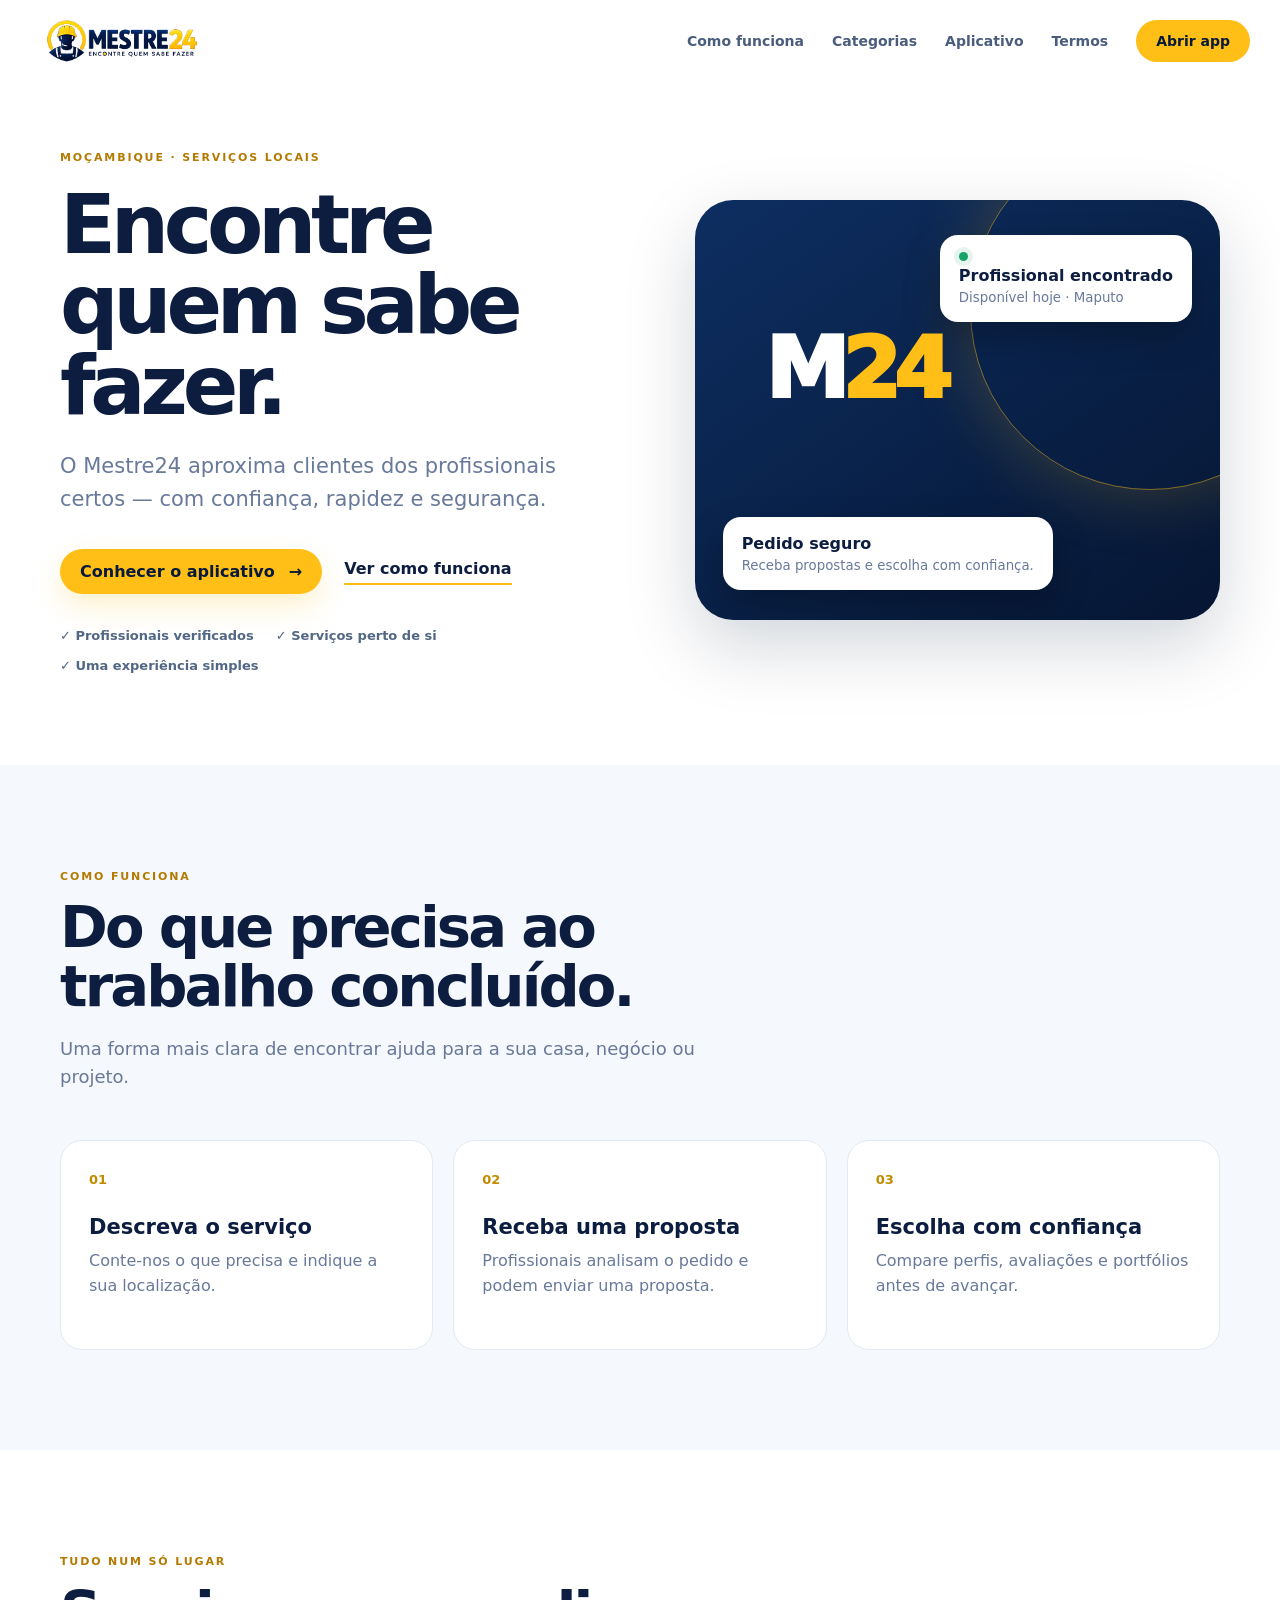
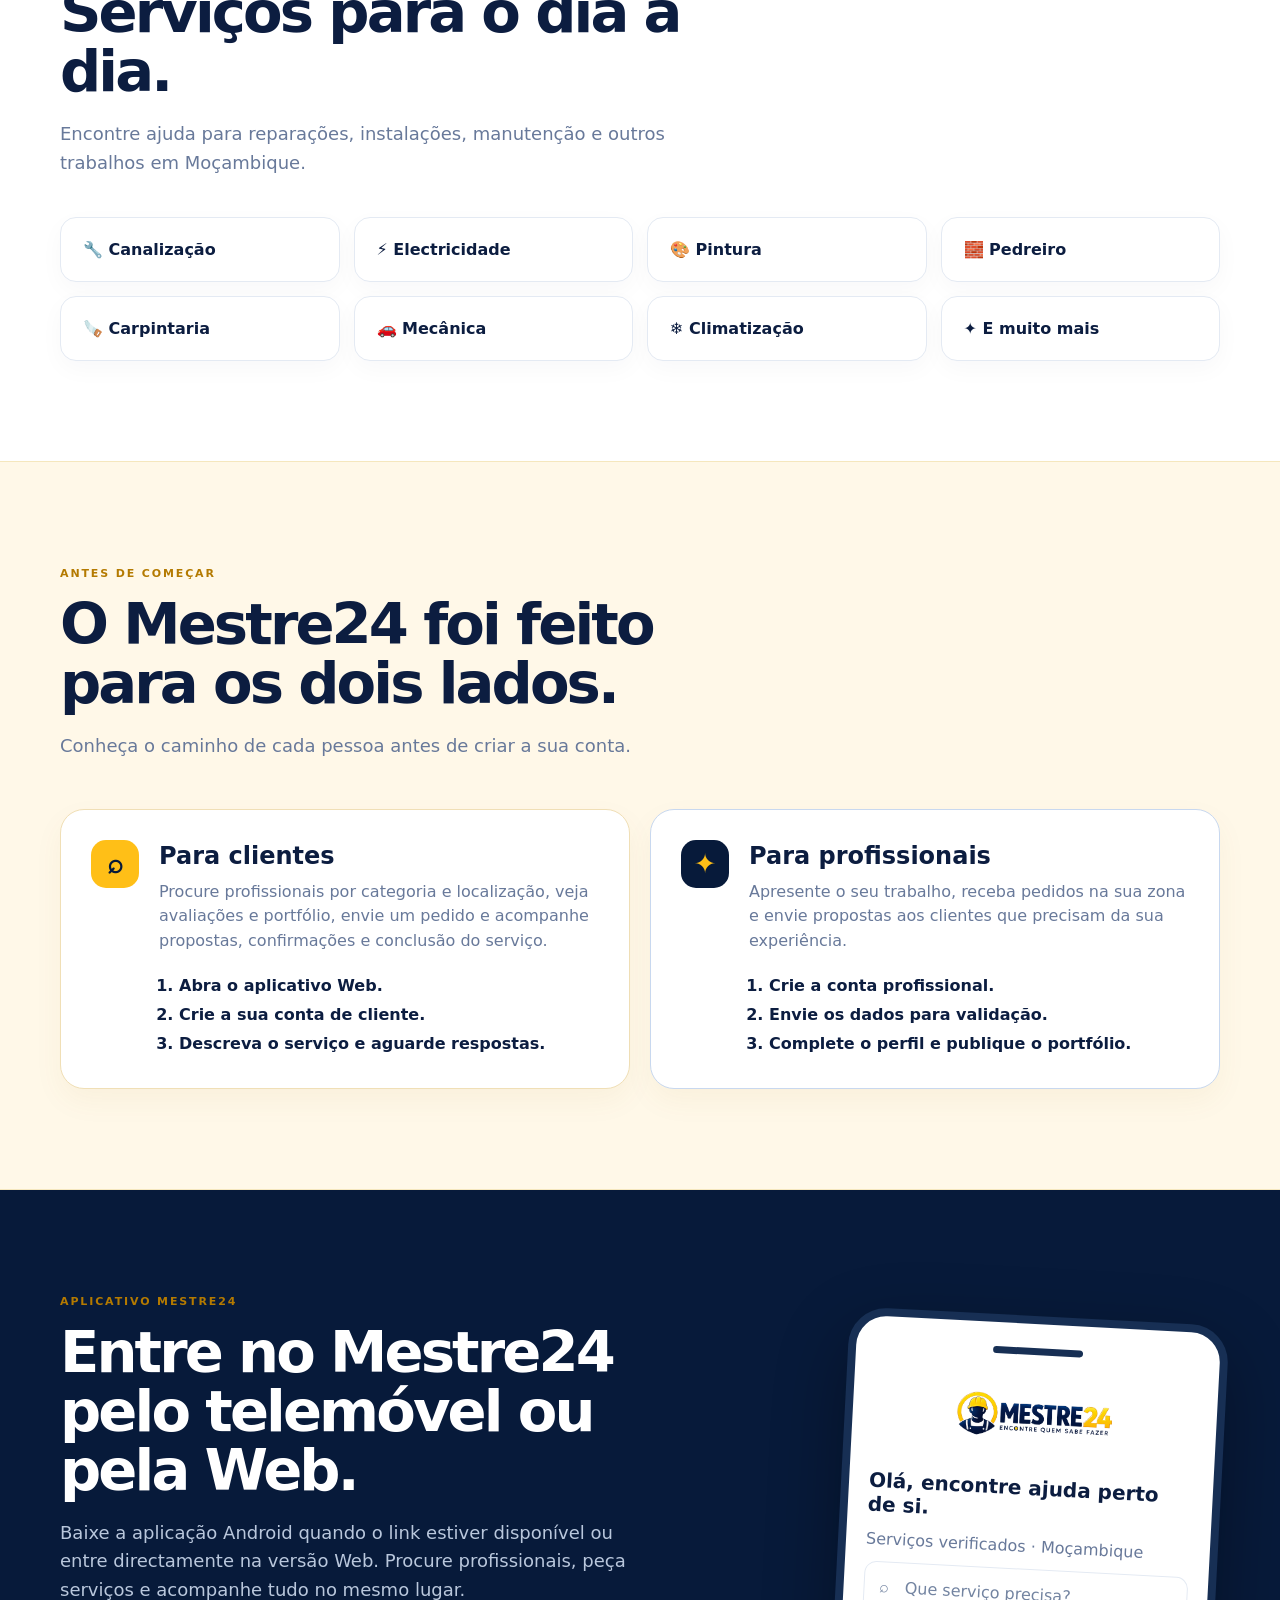
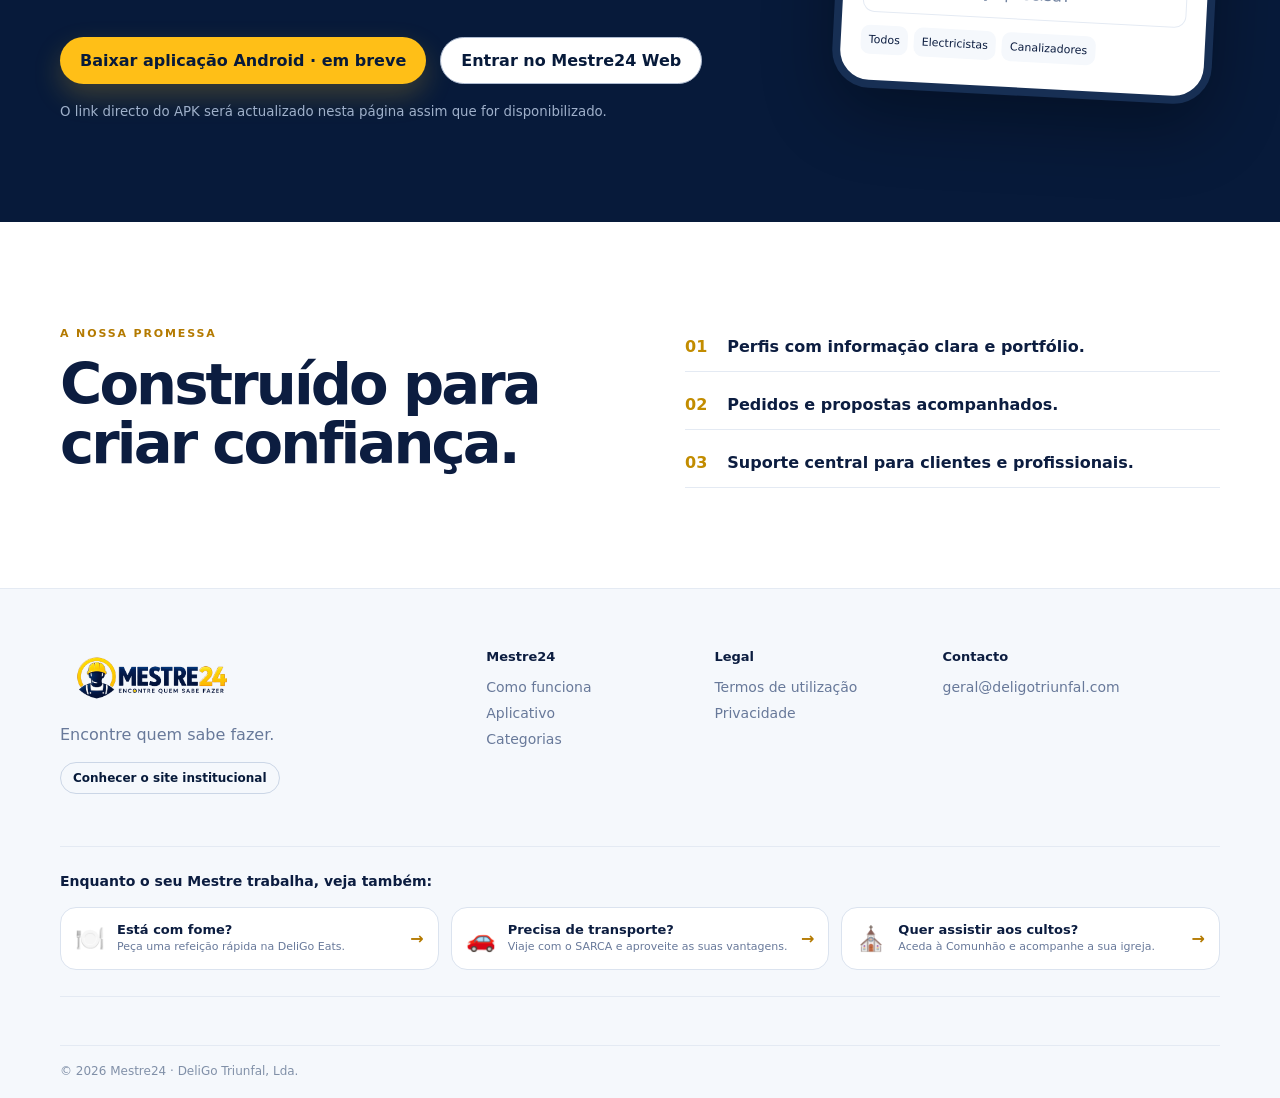
==== index.html @ fc43f84a "Remove central link from contact footer" ====
<!doctype html>
<html lang="pt-MZ">
  <head>
    <meta charset="UTF-8" />
    <meta name="viewport" content="width=device-width, initial-scale=1.0" />
    <meta name="description" content="Mestre24 conecta clientes a profissionais de confiança em Moçambique." />
    <meta name="theme-color" content="#071a3a" />
    <title>Mestre24 — Encontre quem sabe fazer</title>
    <link rel="icon" href="assets/logo-mestre24.png" />
    <link rel="stylesheet" href="styles.css" />
  </head>
  <body>
    <header class="site-header">
      <a class="brand" href="index.html" aria-label="Mestre24 início"><img src="assets/logo-mestre24.png" alt="Mestre24" /></a>
      <button class="menu-toggle" aria-label="Abrir menu" aria-expanded="false">☰</button>
      <nav class="nav-links" aria-label="Navegação principal">
        <a href="#como-funciona">Como funciona</a><a href="#categorias">Categorias</a><a href="#app">Aplicativo</a><a href="termos.html">Termos</a>
        <a class="nav-cta" href="https://mestre24-web-loa75gh5y-central-deligotriunfal.vercel.app" target="_blank" rel="noreferrer">Abrir app</a>
      </nav>
    </header>

    <main>
      <section class="hero section-shell">
        <div class="hero-copy"><span class="eyebrow">MOÇAMBIQUE · SERVIÇOS LOCAIS</span><h1>Encontre quem sabe fazer.</h1><p class="hero-lead">O Mestre24 aproxima clientes dos profissionais certos — com confiança, rapidez e segurança.</p><div class="hero-actions"><a class="button button-gold" href="#app">Conhecer o aplicativo <span>→</span></a><a class="text-link" href="#como-funciona">Ver como funciona</a></div><div class="hero-proof"><span>✓ Profissionais verificados</span><span>✓ Serviços perto de si</span><span>✓ Uma experiência simples</span></div></div>
        <div class="hero-card"><div class="orb"></div><div class="mini-card top"><span class="status-dot"></span><strong>Profissional encontrado</strong><small>Disponível hoje · Maputo</small></div><div class="worker-mark">M<span>24</span></div><div class="mini-card bottom"><strong>Pedido seguro</strong><small>Receba propostas e escolha com confiança.</small></div></div>
      </section>

      <section id="como-funciona" class="light-section"><div class="section-shell"><div class="section-heading"><span class="eyebrow">COMO FUNCIONA</span><h2>Do que precisa ao trabalho concluído.</h2><p>Uma forma mais clara de encontrar ajuda para a sua casa, negócio ou projeto.</p></div><div class="steps"><article><b>01</b><h3>Descreva o serviço</h3><p>Conte-nos o que precisa e indique a sua localização.</p></article><article><b>02</b><h3>Receba uma proposta</h3><p>Profissionais analisam o pedido e podem enviar uma proposta.</p></article><article><b>03</b><h3>Escolha com confiança</h3><p>Compare perfis, avaliações e portfólios antes de avançar.</p></article></div></div></section>

      <section id="categorias" class="section-shell categories"><div class="section-heading"><span class="eyebrow">TUDO NUM SÓ LUGAR</span><h2>Serviços para o dia a dia.</h2><p>Encontre ajuda para reparações, instalações, manutenção e outros trabalhos em Moçambique.</p></div><div class="category-grid"><span>🔧 Canalização</span><span>⚡ Electricidade</span><span>🎨 Pintura</span><span>🧱 Pedreiro</span><span>🪚 Carpintaria</span><span>🚗 Mecânica</span><span>❄️ Climatização</span><span>✦ E muito mais</span></div></section>

      <section class="audience-section"><div class="section-shell"><div class="section-heading"><span class="eyebrow">ANTES DE COMEÇAR</span><h2>O Mestre24 foi feito para os dois lados.</h2><p>Conheça o caminho de cada pessoa antes de criar a sua conta.</p></div><div class="audience-grid"><article class="audience-card"><div class="audience-icon">⌕</div><div><h3>Para clientes</h3><p>Procure profissionais por categoria e localização, veja avaliações e portfólio, envie um pedido e acompanhe propostas, confirmações e conclusão do serviço.</p><ol><li>Abra o aplicativo Web.</li><li>Crie a sua conta de cliente.</li><li>Descreva o serviço e aguarde respostas.</li></ol></div></article><article class="audience-card professional"><div class="audience-icon">✦</div><div><h3>Para profissionais</h3><p>Apresente o seu trabalho, receba pedidos na sua zona e envie propostas aos clientes que precisam da sua experiência.</p><ol><li>Crie a conta profissional.</li><li>Envie os dados para validação.</li><li>Complete o perfil e publique o portfólio.</li></ol></div></article></div></div></section>

      <section id="app" class="app-section"><div class="section-shell app-grid"><div><span class="eyebrow">APLICATIVO MESTRE24</span><h2>Entre no Mestre24 pelo telemóvel ou pela Web.</h2><p>Baixe a aplicação Android quando o link estiver disponível ou entre directamente na versão Web. Procure profissionais, peça serviços e acompanhe tudo no mesmo lugar.</p><div class="store-buttons"><a class="button button-gold" href="#app" aria-disabled="true">Baixar aplicação Android · em breve</a><a class="button button-outline" href="https://mestre24-web-loa75gh5y-central-deligotriunfal.vercel.app" target="_blank" rel="noreferrer">Entrar no Mestre24 Web</a></div><small class="download-note">O link directo do APK será actualizado nesta página assim que for disponibilizado.</small></div><div class="phone"><div class="phone-top"></div><img src="assets/logo-mestre24.png" alt="Aplicativo Mestre24" /><strong>Olá, encontre ajuda perto de si.</strong><span>Serviços verificados · Moçambique</span><div class="phone-search">⌕ &nbsp; Que serviço precisa?</div><div class="phone-row"><i>Todos</i><i>Electricistas</i><i>Canalizadores</i></div></div></div></section>

      <section class="trust section-shell"><div><span class="eyebrow">A NOSSA PROMESSA</span><h2>Construído para criar confiança.</h2></div><div class="trust-list"><p><strong>01</strong><span>Perfis com informação clara e portfólio.</span></p><p><strong>02</strong><span>Pedidos e propostas acompanhados.</span></p><p><strong>03</strong><span>Suporte central para clientes e profissionais.</span></p></div></section>
    </main>
    <footer><div class="section-shell footer-grid"><div><a class="brand" href="index.html"><img src="assets/logo-mestre24.png" alt="Mestre24" /></a><p>Encontre quem sabe fazer.</p><a class="institutional-link" href="https://www.deligotriunfal.site" target="_blank" rel="noreferrer">Conhecer o site institucional</a></div><div><strong>Mestre24</strong><a href="#como-funciona">Como funciona</a><a href="#app">Aplicativo</a><a href="#categorias">Categorias</a></div><div><strong>Legal</strong><a href="termos.html">Termos de utilização</a><a href="privacidade.html">Privacidade</a></div><div><strong>Contacto</strong><a href="mailto:geral@deligotriunfal.com">geral@deligotriunfal.com</a></div></div><div class="section-shell partner-links"><p><strong>Enquanto o seu Mestre trabalha, veja também:</strong></p><div class="partner-grid"><a href="https://www.deligoeats.com" target="_blank" rel="noreferrer"><span>🍽️</span><span><b>Está com fome?</b><small>Peça uma refeição rápida na DeliGo Eats.</small></span><em>→</em></a><a href="https://www.sarca.com" target="_blank" rel="noreferrer"><span>🚗</span><span><b>Precisa de transporte?</b><small>Viaje com o SARCA e aproveite as suas vantagens.</small></span><em>→</em></a><a href="https://www.comunhao.com" target="_blank" rel="noreferrer"><span>⛪</span><span><b>Quer assistir aos cultos?</b><small>Aceda à Comunhão e acompanhe a sua igreja.</small></span><em>→</em></a></div></div><div class="section-shell copyright">© 2026 Mestre24 · DeliGo Triunfal, Lda.</div></footer>
    <script src="script.js"></script>
  </body>
</html>
---- styles.css ----
:root{--navy:#071a3a;--ink:#0c1d40;--muted:#68799a;--gold:#ffbf17;--pale:#f5f8fc;--line:#e4eaf3}*{box-sizing:border-box}html{scroll-behavior:smooth}body{margin:0;font-family:Inter,ui-sans-serif,system-ui,-apple-system,"Segoe UI",sans-serif;color:var(--ink);background:#fff}a{color:inherit;text-decoration:none}.section-shell{width:min(1160px,calc(100% - 48px));margin:auto}.site-header{height:82px;display:flex;align-items:center;justify-content:space-between;width:min(1220px,calc(100% - 48px));margin:auto}.brand img{display:block;width:184px;height:auto;max-height:58px;object-fit:contain}.nav-links{display:flex;align-items:center;gap:28px;font-size:14px;font-weight:700;color:#4b5d7d}.nav-links a:hover{color:var(--navy)}.nav-cta,.button{border-radius:999px;padding:13px 20px;font-weight:800;display:inline-flex;align-items:center;gap:14px}.nav-cta{background:var(--gold);color:var(--navy)}.menu-toggle{display:none;border:0;background:transparent;font-size:26px;color:var(--navy)}.hero{min-height:640px;display:grid;grid-template-columns:1.05fr .95fr;gap:54px;align-items:center;padding:64px 0 92px}.eyebrow{font-size:11px;letter-spacing:.17em;font-weight:900;color:#b47a00}.hero h1{font-size:clamp(48px,7vw,82px);line-height:.98;letter-spacing:-.065em;margin:20px 0 24px;max-width:650px}.hero-lead{font-size:21px;line-height:1.55;color:var(--muted);max-width:560px}.hero-actions{display:flex;gap:22px;align-items:center;margin:34px 0}.button-gold{background:var(--gold);color:var(--navy);box-shadow:0 12px 28px #f6bd1e38}.button-outline{border:1px solid #aebbd0;color:var(--navy);background:#fff}.text-link{font-weight:800;border-bottom:2px solid var(--gold);padding-bottom:5px}.hero-proof{display:flex;flex-wrap:wrap;gap:15px 22px;color:#526784;font-size:13px;font-weight:700}.hero-card{height:420px;border-radius:38px;background:linear-gradient(145deg,#0d2e61,#061633);position:relative;overflow:hidden;box-shadow:0 26px 70px #071a3a2e}.orb{position:absolute;width:360px;height:360px;border:1px solid #ffbf1780;border-radius:50%;right:-110px;top:-70px;box-shadow:0 0 70px #ffbf1738}.worker-mark{position:absolute;left:70px;top:120px;color:#fff;font-size:84px;font-weight:950;letter-spacing:-.08em}.worker-mark span{color:var(--gold)}.mini-card{position:absolute;background:#fff;border-radius:18px;padding:17px 19px;display:grid;gap:5px;box-shadow:0 15px 35px #0004;min-width:210px}.mini-card small{color:var(--muted)}.mini-card.top{right:28px;top:35px}.mini-card.bottom{left:28px;bottom:30px}.status-dot{width:9px;height:9px;border-radius:50%;background:#16a368;display:inline-block;box-shadow:0 0 0 5px #16a3681c}.light-section{background:var(--pale);padding:100px 0}.section-heading{max-width:650px}.section-heading h2,.app-section h2,.trust h2{font-size:clamp(34px,4.5vw,58px);line-height:1.02;letter-spacing:-.05em;margin:15px 0}.section-heading p,.app-section p{color:var(--muted);font-size:18px;line-height:1.6}.steps{display:grid;grid-template-columns:repeat(3,1fr);gap:20px;margin-top:48px}.steps article{background:#fff;border:1px solid var(--line);border-radius:22px;padding:28px;min-height:210px}.steps b{color:#c28c00;font-size:13px}.steps h3{font-size:21px;margin:27px 0 10px}.steps p{color:var(--muted);line-height:1.55;margin:0}.categories{padding:100px 0}.category-grid{display:grid;grid-template-columns:repeat(4,1fr);gap:14px;margin-top:40px}.category-grid span{padding:22px;border:1px solid var(--line);border-radius:16px;background:#fff;font-weight:800;box-shadow:0 8px 24px #071a3a08}.app-section{background:var(--navy);color:#fff;padding:100px 0}.app-grid{display:grid;grid-template-columns:1fr 380px;gap:100px;align-items:center}.app-section h2{max-width:620px}.app-section p{color:#b9c7dc;max-width:590px}.store-buttons{display:flex;gap:14px;flex-wrap:wrap;margin-top:32px}.phone{background:#fff;color:var(--ink);border:8px solid #172f54;border-radius:38px;padding:24px 20px 26px;box-shadow:0 25px 70px #0005;display:grid;gap:13px;transform:rotate(3deg)}.phone-top{width:90px;height:7px;background:#172f54;border-radius:9px;margin:auto}.phone img{width:180px;height:75px;object-fit:contain;margin:10px auto}.phone strong{font-size:20px}.phone span{color:var(--muted)}.phone-search{padding:15px;border:1px solid var(--line);border-radius:12px;color:#7384a1}.phone-row{display:flex;gap:6px}.phone-row i{font-style:normal;font-size:11px;background:#f5f8fc;padding:8px;border-radius:9px}.trust{display:grid;grid-template-columns:1fr 1fr;gap:90px;padding:100px 0}.trust-list{display:grid;gap:8px}.trust-list p{display:flex;gap:20px;border-bottom:1px solid var(--line);padding:15px 0;margin:0}.trust-list strong{color:#c28c00}.trust-list span{font-weight:750}footer{background:#f5f8fc;border-top:1px solid var(--line);padding:60px 0 20px}.footer-grid{display:grid;grid-template-columns:2fr 1fr 1fr 1.4fr;gap:30px}.footer-grid>div{display:grid;align-content:start;gap:10px}.footer-grid .brand{margin-bottom:8px}.footer-grid p{color:var(--muted);margin:0}.footer-grid strong{font-size:13px;margin-bottom:5px}.footer-grid a:not(.brand){font-size:14px;color:var(--muted)}.copyright{border-top:1px solid var(--line);margin-top:48px;padding-top:18px;color:#8190a8;font-size:12px}.legal{max-width:800px;padding:80px 0}.legal h1{font-size:clamp(42px,6vw,72px);letter-spacing:-.06em}.legal h2{margin-top:44px}.legal p,.legal li{color:#5b6e8c;line-height:1.75}.legal ul{padding-left:22px}@media(max-width:760px){.section-shell,.site-header{width:min(100% - 32px,600px)}.site-header{height:70px}.brand img{width:150px}.menu-toggle{display:block}.nav-links{position:absolute;display:none;top:70px;left:16px;right:16px;background:#fff;padding:18px;border:1px solid var(--line);border-radius:18px;box-shadow:0 20px 45px #071a3a22;z-index:2;flex-direction:column;align-items:stretch}.nav-links.open{display:flex}.nav-cta{text-align:center;justify-content:center}.hero{grid-template-columns:1fr;padding:45px 0 70px;gap:38px}.hero h1{font-size:56px}.hero-lead{font-size:18px}.hero-card{height:300px}.worker-mark{left:36px;top:82px;font-size:60px}.mini-card{min-width:0;font-size:12px;padding:13px}.mini-card.top{right:15px;top:18px}.mini-card.bottom{left:15px;bottom:15px}.steps,.app-grid,.trust{grid-template-columns:1fr;gap:38px}.light-section,.categories,.app-section,.trust{padding:70px 0}.category-grid{grid-template-columns:repeat(2,1fr)}.category-grid span{padding:16px;font-size:13px}.phone{width:min(100%,330px);margin:auto}.footer-grid{grid-template-columns:repeat(2,1fr)}.footer-grid>div:first-child{grid-column:1/-1}.hero-actions{align-items:flex-start;flex-direction:column}}
.download-note{display:block;color:#9fb0ca;margin-top:18px;line-height:1.5}
.audience-section{background:#fff8e8;padding:100px 0;border-top:1px solid #f5e7be;border-bottom:1px solid #f5e7be}.audience-grid{display:grid;grid-template-columns:repeat(2,1fr);gap:20px;margin-top:48px}.audience-card{background:#fff;border:1px solid #f0dfb6;border-radius:24px;padding:30px;display:grid;grid-template-columns:auto 1fr;gap:20px;box-shadow:0 12px 30px #8d650d0d}.audience-card.professional{border-color:#c8d8ef}.audience-icon{width:48px;height:48px;border-radius:15px;display:grid;place-items:center;background:var(--gold);color:var(--navy);font-size:27px;font-weight:900}.professional .audience-icon{background:var(--navy);color:var(--gold)}.audience-card h3{font-size:24px;margin:2px 0 10px}.audience-card p{color:var(--muted);line-height:1.55;margin:0}.audience-card ol{color:var(--ink);line-height:1.8;margin:18px 0 0;padding-left:20px;font-weight:700}.institutional-link{display:inline-flex!important;justify-self:start;margin-top:8px;padding:8px 12px;border:1px solid #cbd6e6;border-radius:999px;color:var(--navy)!important;font-size:12px!important;font-weight:800}.institutional-link:hover{border-color:var(--gold);background:#fff}
.partner-links{margin-top:52px;padding:26px 0;border-top:1px solid var(--line);border-bottom:1px solid var(--line)}.partner-links>p{margin:0 0 18px;color:var(--ink);font-size:14px}.partner-grid{display:grid;grid-template-columns:repeat(3,1fr);gap:12px}.partner-grid a{display:grid;grid-template-columns:auto 1fr auto;align-items:center;gap:12px;padding:14px;border:1px solid #dbe3ef;border-radius:16px;background:#fff;color:var(--ink);transition:transform .2s,border-color .2s,box-shadow .2s}.partner-grid a:hover{transform:translateY(-2px);border-color:var(--gold);box-shadow:0 8px 20px #071a3a12}.partner-grid a>span:first-child{font-size:24px}.partner-grid b,.partner-grid small{display:block}.partner-grid b{font-size:13px}.partner-grid small{color:var(--muted);font-size:11px;line-height:1.35;margin-top:3px}.partner-grid em{font-style:normal;color:#b47a00;font-weight:900}
@media(max-width:760px){.audience-section{padding:70px 0}.audience-grid{grid-template-columns:1fr;margin-top:32px}.audience-card{padding:22px;gap:14px}.audience-card h3{font-size:21px}}
@media(max-width:760px){.partner-links{margin-top:38px}.partner-grid{grid-template-columns:1fr}.partner-grid a{padding:13px}}
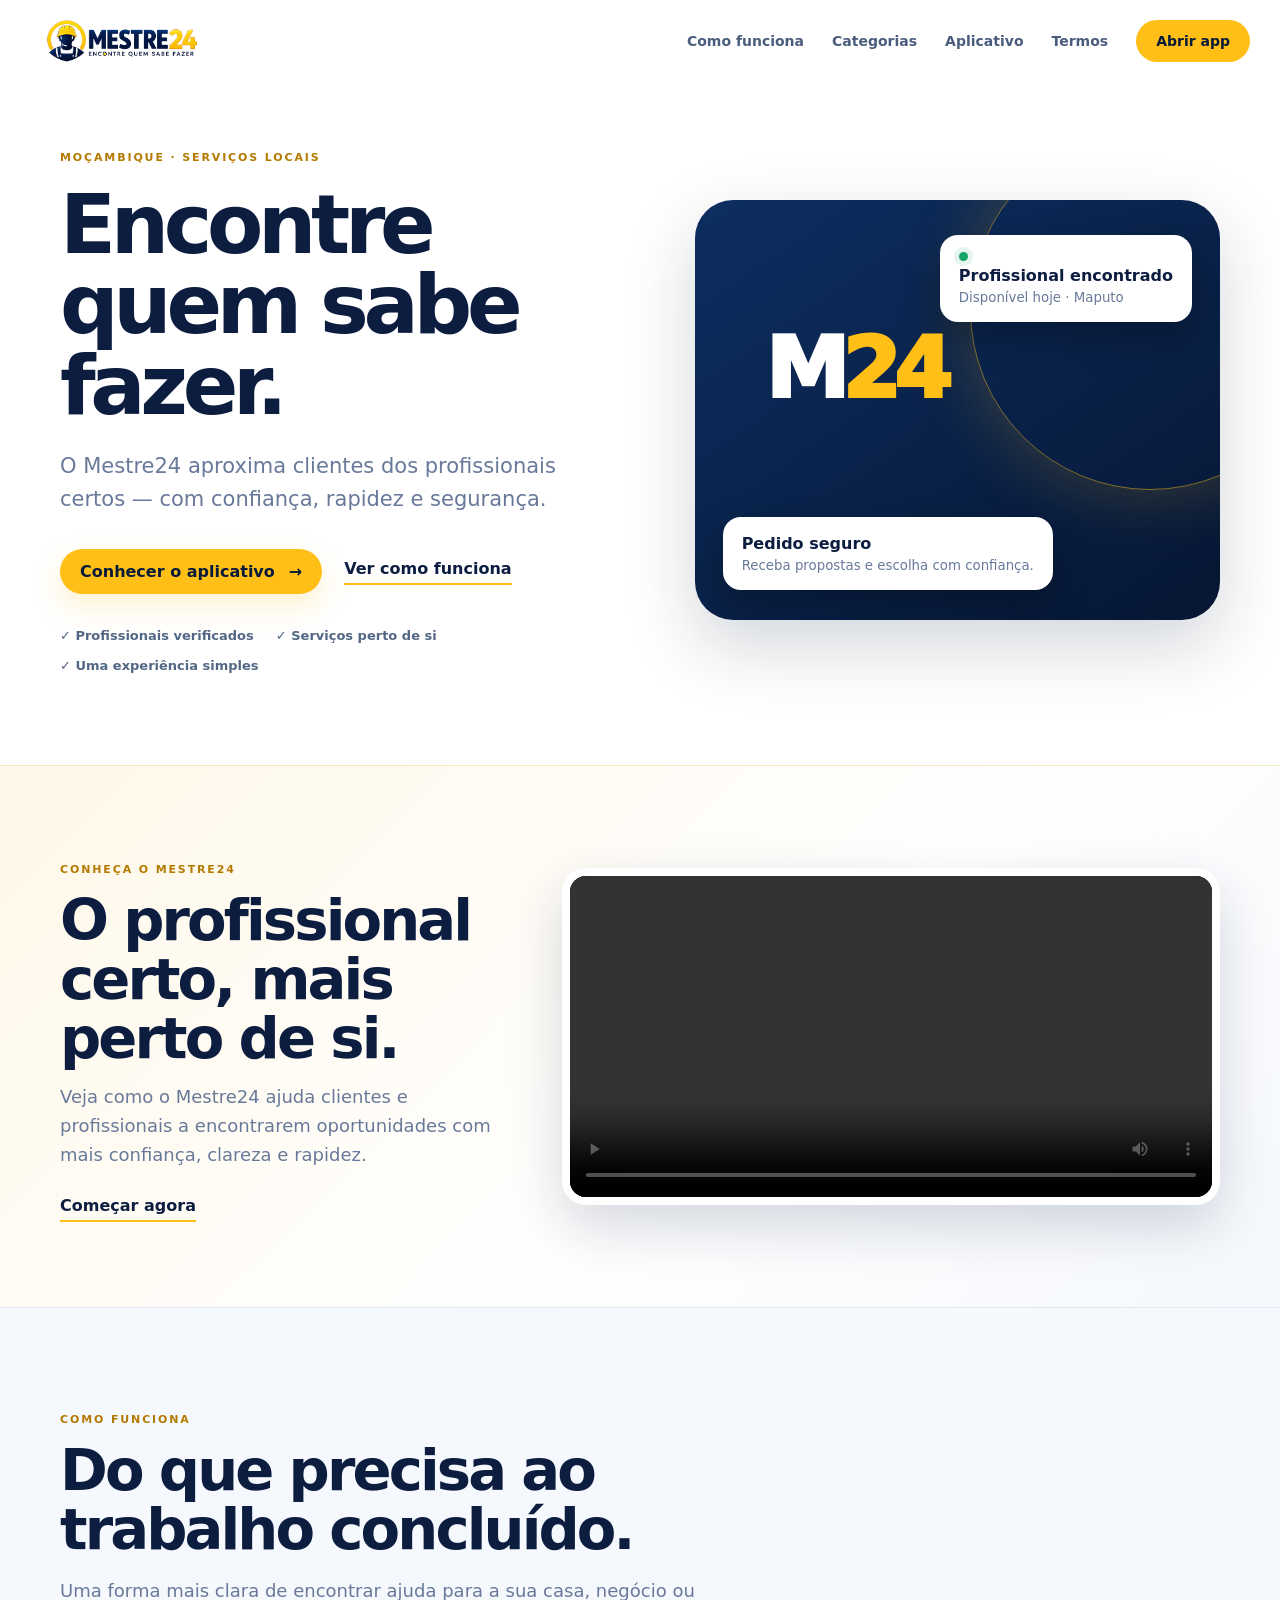
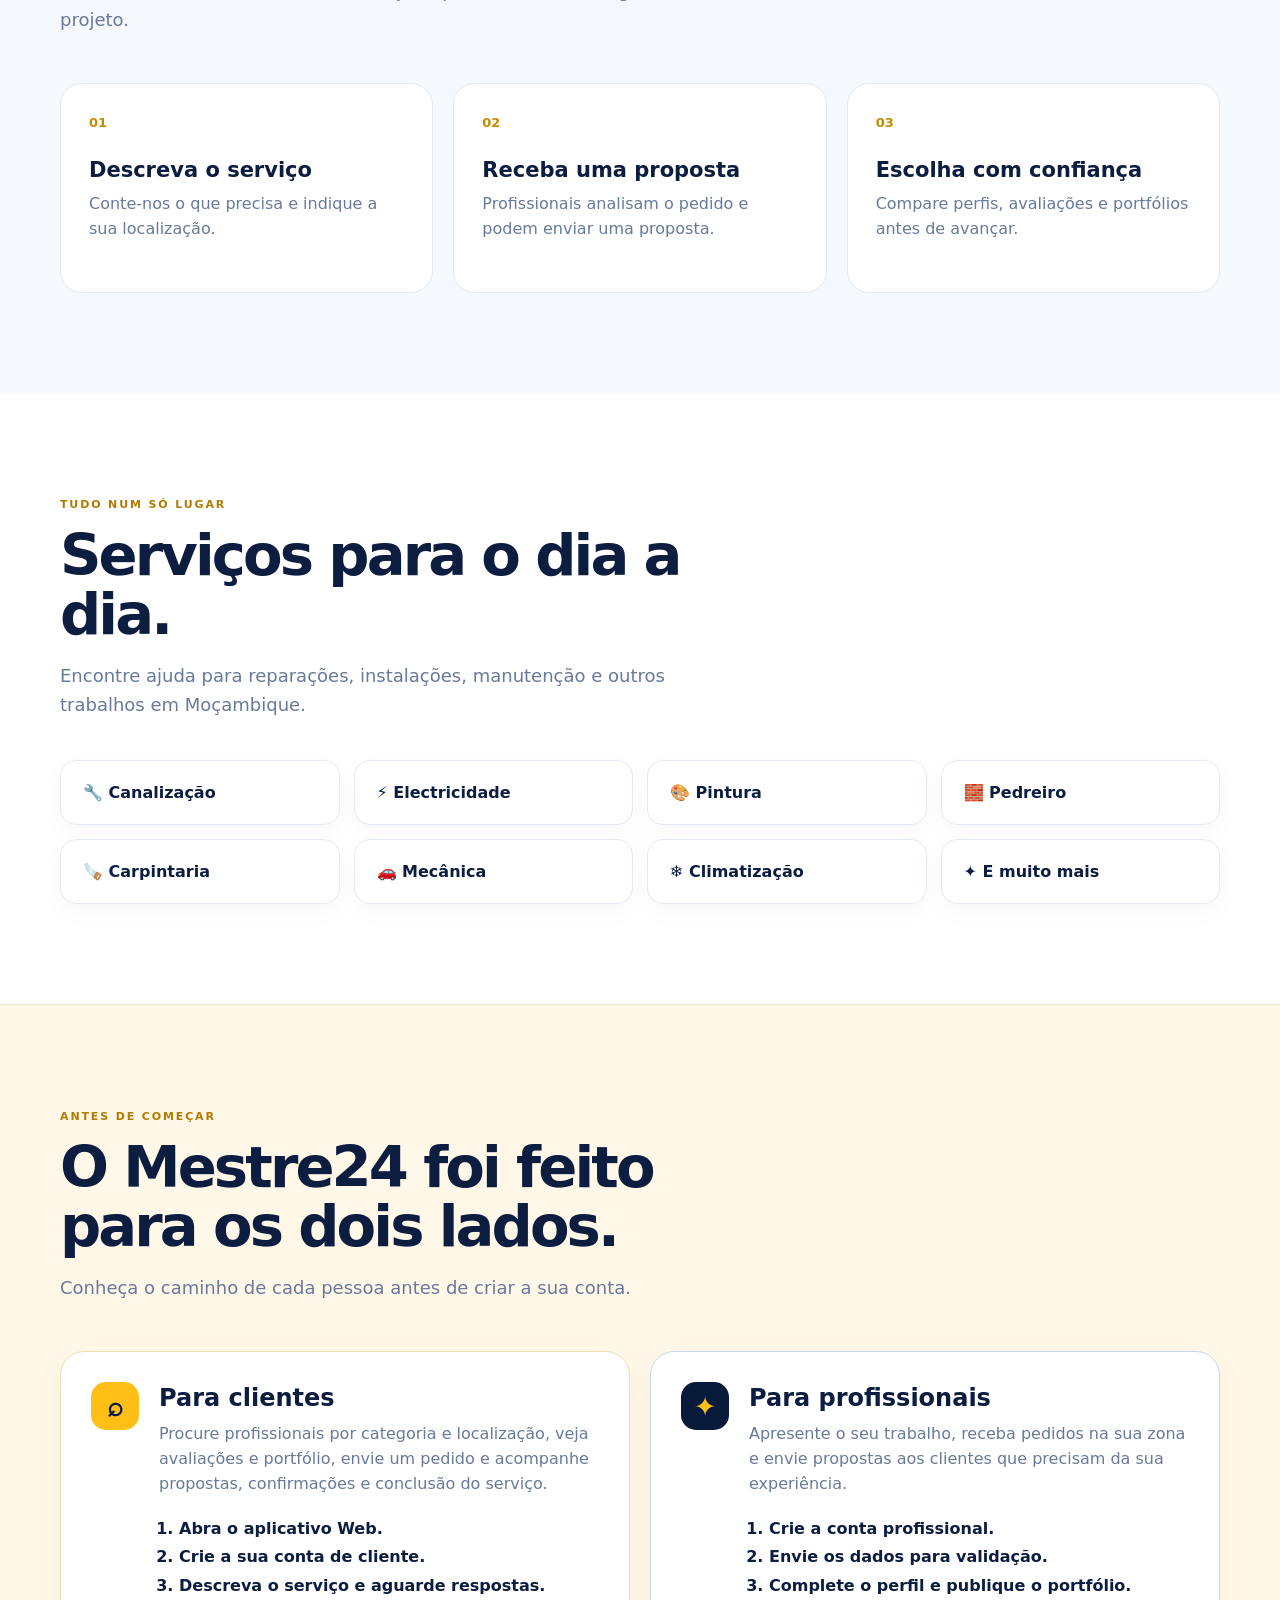
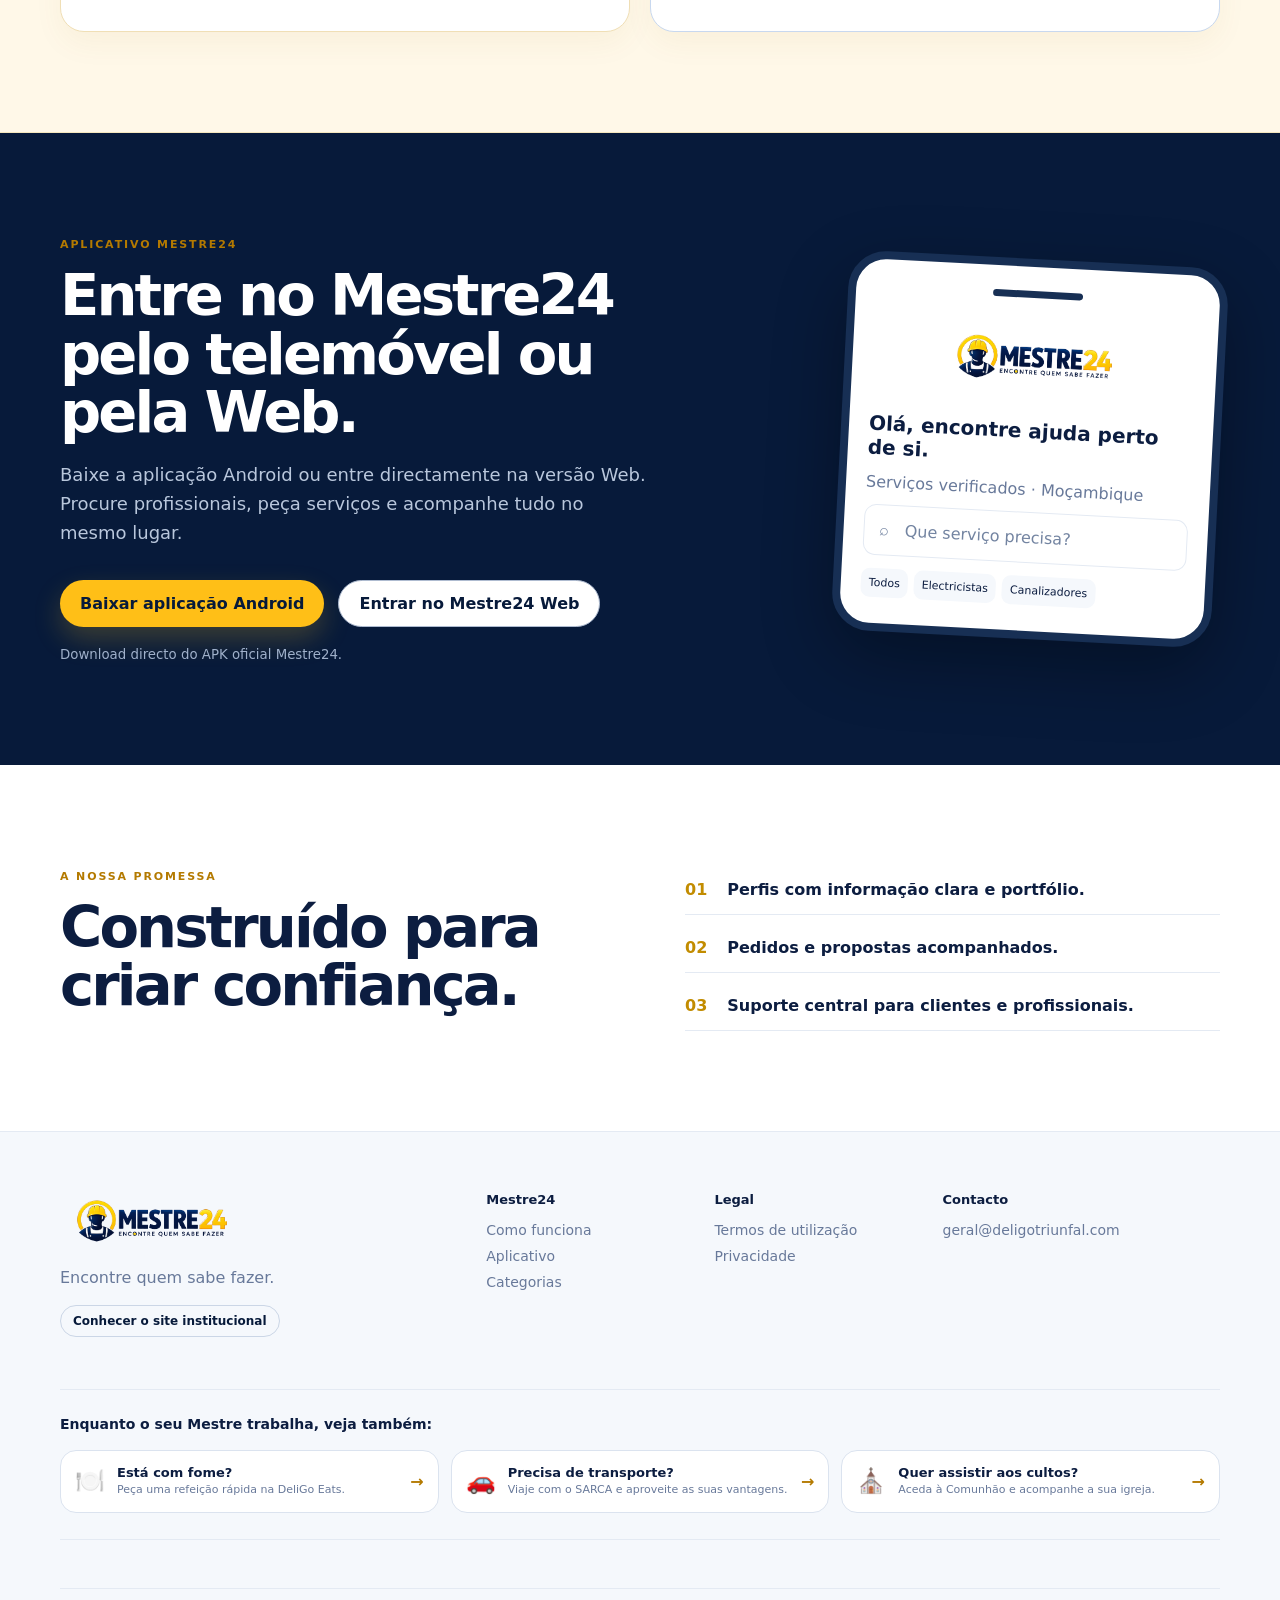
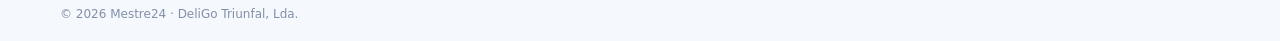
==== commit cdb17d82: "Adicionar vinheta premium ao site Mestre24" ====
--- a/index.html
+++ b/index.html
@@ -15,7 +15,7 @@
       <button class="menu-toggle" aria-label="Abrir menu" aria-expanded="false">☰</button>
       <nav class="nav-links" aria-label="Navegação principal">
         <a href="#como-funciona">Como funciona</a><a href="#categorias">Categorias</a><a href="#app">Aplicativo</a><a href="termos.html">Termos</a>
-        <a class="nav-cta" href="https://mestre24-web-loa75gh5y-central-deligotriunfal.vercel.app" target="_blank" rel="noreferrer">Abrir app</a>
+        <a class="nav-cta" href="app2/">Abrir app</a>
       </nav>
     </header>
 
@@ -25,13 +25,15 @@
         <div class="hero-card"><div class="orb"></div><div class="mini-card top"><span class="status-dot"></span><strong>Profissional encontrado</strong><small>Disponível hoje · Maputo</small></div><div class="worker-mark">M<span>24</span></div><div class="mini-card bottom"><strong>Pedido seguro</strong><small>Receba propostas e escolha com confiança.</small></div></div>
       </section>
 
+      <section class="vinheta-section"><div class="section-shell vinheta-grid"><div class="vinheta-copy"><span class="eyebrow">CONHEÇA O MESTRE24</span><h2>O profissional certo, mais perto de si.</h2><p>Veja como o Mestre24 ajuda clientes e profissionais a encontrarem oportunidades com mais confiança, clareza e rapidez.</p><a class="text-link" href="#app">Começar agora</a></div><div class="vinheta-frame"><video controls preload="metadata" playsinline aria-label="Vídeo de apresentação do Mestre24"><source src="assets/mestre24-vinheta-premium.mp4" type="video/mp4" />O seu navegador não consegue reproduzir este vídeo.</video></div></div></section>
+
       <section id="como-funciona" class="light-section"><div class="section-shell"><div class="section-heading"><span class="eyebrow">COMO FUNCIONA</span><h2>Do que precisa ao trabalho concluído.</h2><p>Uma forma mais clara de encontrar ajuda para a sua casa, negócio ou projeto.</p></div><div class="steps"><article><b>01</b><h3>Descreva o serviço</h3><p>Conte-nos o que precisa e indique a sua localização.</p></article><article><b>02</b><h3>Receba uma proposta</h3><p>Profissionais analisam o pedido e podem enviar uma proposta.</p></article><article><b>03</b><h3>Escolha com confiança</h3><p>Compare perfis, avaliações e portfólios antes de avançar.</p></article></div></div></section>
 
       <section id="categorias" class="section-shell categories"><div class="section-heading"><span class="eyebrow">TUDO NUM SÓ LUGAR</span><h2>Serviços para o dia a dia.</h2><p>Encontre ajuda para reparações, instalações, manutenção e outros trabalhos em Moçambique.</p></div><div class="category-grid"><span>🔧 Canalização</span><span>⚡ Electricidade</span><span>🎨 Pintura</span><span>🧱 Pedreiro</span><span>🪚 Carpintaria</span><span>🚗 Mecânica</span><span>❄️ Climatização</span><span>✦ E muito mais</span></div></section>
 
       <section class="audience-section"><div class="section-shell"><div class="section-heading"><span class="eyebrow">ANTES DE COMEÇAR</span><h2>O Mestre24 foi feito para os dois lados.</h2><p>Conheça o caminho de cada pessoa antes de criar a sua conta.</p></div><div class="audience-grid"><article class="audience-card"><div class="audience-icon">⌕</div><div><h3>Para clientes</h3><p>Procure profissionais por categoria e localização, veja avaliações e portfólio, envie um pedido e acompanhe propostas, confirmações e conclusão do serviço.</p><ol><li>Abra o aplicativo Web.</li><li>Crie a sua conta de cliente.</li><li>Descreva o serviço e aguarde respostas.</li></ol></div></article><article class="audience-card professional"><div class="audience-icon">✦</div><div><h3>Para profissionais</h3><p>Apresente o seu trabalho, receba pedidos na sua zona e envie propostas aos clientes que precisam da sua experiência.</p><ol><li>Crie a conta profissional.</li><li>Envie os dados para validação.</li><li>Complete o perfil e publique o portfólio.</li></ol></div></article></div></div></section>
 
-      <section id="app" class="app-section"><div class="section-shell app-grid"><div><span class="eyebrow">APLICATIVO MESTRE24</span><h2>Entre no Mestre24 pelo telemóvel ou pela Web.</h2><p>Baixe a aplicação Android quando o link estiver disponível ou entre directamente na versão Web. Procure profissionais, peça serviços e acompanhe tudo no mesmo lugar.</p><div class="store-buttons"><a class="button button-gold" href="#app" aria-disabled="true">Baixar aplicação Android · em breve</a><a class="button button-outline" href="https://mestre24-web-loa75gh5y-central-deligotriunfal.vercel.app" target="_blank" rel="noreferrer">Entrar no Mestre24 Web</a></div><small class="download-note">O link directo do APK será actualizado nesta página assim que for disponibilizado.</small></div><div class="phone"><div class="phone-top"></div><img src="assets/logo-mestre24.png" alt="Aplicativo Mestre24" /><strong>Olá, encontre ajuda perto de si.</strong><span>Serviços verificados · Moçambique</span><div class="phone-search">⌕ &nbsp; Que serviço precisa?</div><div class="phone-row"><i>Todos</i><i>Electricistas</i><i>Canalizadores</i></div></div></div></section>
+      <section id="app" class="app-section"><div class="section-shell app-grid"><div><span class="eyebrow">APLICATIVO MESTRE24</span><h2>Entre no Mestre24 pelo telemóvel ou pela Web.</h2><p>Baixe a aplicação Android ou entre directamente na versão Web. Procure profissionais, peça serviços e acompanhe tudo no mesmo lugar.</p><div class="store-buttons"><a class="button button-gold" href="app-release.apk">Baixar aplicação Android</a><a class="button button-outline" href="app2/">Entrar no Mestre24 Web</a></div><small class="download-note">Download directo do APK oficial Mestre24.</small></div><div class="phone"><div class="phone-top"></div><img src="assets/logo-mestre24.png" alt="Aplicativo Mestre24" /><strong>Olá, encontre ajuda perto de si.</strong><span>Serviços verificados · Moçambique</span><div class="phone-search">⌕ &nbsp; Que serviço precisa?</div><div class="phone-row"><i>Todos</i><i>Electricistas</i><i>Canalizadores</i></div></div></div></section>
 
       <section class="trust section-shell"><div><span class="eyebrow">A NOSSA PROMESSA</span><h2>Construído para criar confiança.</h2></div><div class="trust-list"><p><strong>01</strong><span>Perfis com informação clara e portfólio.</span></p><p><strong>02</strong><span>Pedidos e propostas acompanhados.</span></p><p><strong>03</strong><span>Suporte central para clientes e profissionais.</span></p></div></section>
     </main>
--- a/styles.css
+++ b/styles.css
@@ -3,4 +3,5 @@
 .audience-section{background:#fff8e8;padding:100px 0;border-top:1px solid #f5e7be;border-bottom:1px solid #f5e7be}.audience-grid{display:grid;grid-template-columns:repeat(2,1fr);gap:20px;margin-top:48px}.audience-card{background:#fff;border:1px solid #f0dfb6;border-radius:24px;padding:30px;display:grid;grid-template-columns:auto 1fr;gap:20px;box-shadow:0 12px 30px #8d650d0d}.audience-card.professional{border-color:#c8d8ef}.audience-icon{width:48px;height:48px;border-radius:15px;display:grid;place-items:center;background:var(--gold);color:var(--navy);font-size:27px;font-weight:900}.professional .audience-icon{background:var(--navy);color:var(--gold)}.audience-card h3{font-size:24px;margin:2px 0 10px}.audience-card p{color:var(--muted);line-height:1.55;margin:0}.audience-card ol{color:var(--ink);line-height:1.8;margin:18px 0 0;padding-left:20px;font-weight:700}.institutional-link{display:inline-flex!important;justify-self:start;margin-top:8px;padding:8px 12px;border:1px solid #cbd6e6;border-radius:999px;color:var(--navy)!important;font-size:12px!important;font-weight:800}.institutional-link:hover{border-color:var(--gold);background:#fff}
 .partner-links{margin-top:52px;padding:26px 0;border-top:1px solid var(--line);border-bottom:1px solid var(--line)}.partner-links>p{margin:0 0 18px;color:var(--ink);font-size:14px}.partner-grid{display:grid;grid-template-columns:repeat(3,1fr);gap:12px}.partner-grid a{display:grid;grid-template-columns:auto 1fr auto;align-items:center;gap:12px;padding:14px;border:1px solid #dbe3ef;border-radius:16px;background:#fff;color:var(--ink);transition:transform .2s,border-color .2s,box-shadow .2s}.partner-grid a:hover{transform:translateY(-2px);border-color:var(--gold);box-shadow:0 8px 20px #071a3a12}.partner-grid a>span:first-child{font-size:24px}.partner-grid b,.partner-grid small{display:block}.partner-grid b{font-size:13px}.partner-grid small{color:var(--muted);font-size:11px;line-height:1.35;margin-top:3px}.partner-grid em{font-style:normal;color:#b47a00;font-weight:900}
 @media(max-width:760px){.audience-section{padding:70px 0}.audience-grid{grid-template-columns:1fr;margin-top:32px}.audience-card{padding:22px;gap:14px}.audience-card h3{font-size:21px}}
+.vinheta-section{background:linear-gradient(135deg,#fff8e8 0%,#fff 58%,#f5f8fc 100%);padding:92px 0;border-top:1px solid #f5e7be;border-bottom:1px solid var(--line)}.vinheta-grid{display:grid;grid-template-columns:.8fr 1.2fr;gap:64px;align-items:center}.vinheta-copy h2{font-size:clamp(34px,4.5vw,58px);line-height:1.02;letter-spacing:-.05em;margin:15px 0}.vinheta-copy p{color:var(--muted);font-size:18px;line-height:1.6;max-width:450px;margin:0 0 26px}.vinheta-frame{background:var(--navy);border:8px solid #fff;border-radius:24px;overflow:hidden;box-shadow:0 22px 55px #071a3a2b}.vinheta-frame video{display:block;width:100%;height:auto;max-height:430px;object-fit:cover;background:#071a3a}@media(max-width:760px){.vinheta-section{padding:70px 0}.vinheta-grid{grid-template-columns:1fr;gap:32px}.vinheta-frame{border-width:5px;border-radius:18px}.vinheta-frame video{max-height:none}}
 @media(max-width:760px){.partner-links{margin-top:38px}.partner-grid{grid-template-columns:1fr}.partner-grid a{padding:13px}}
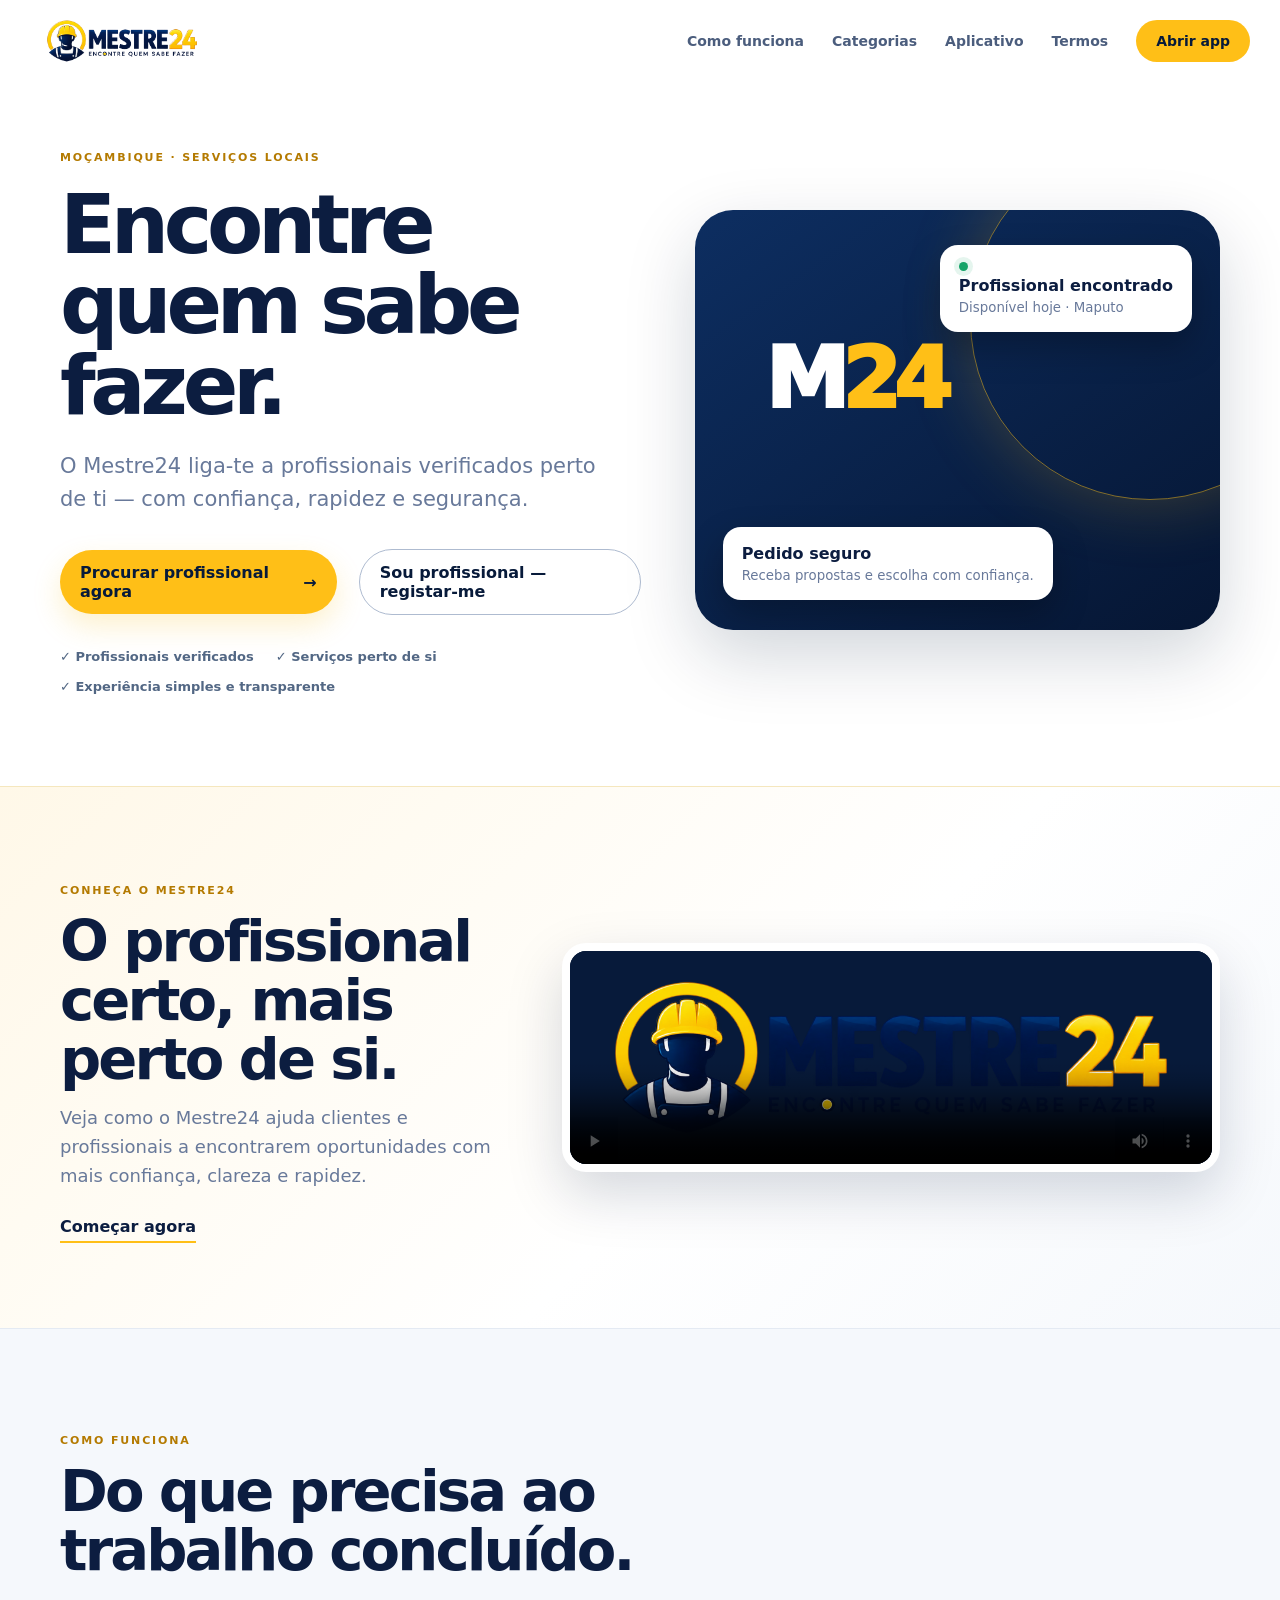
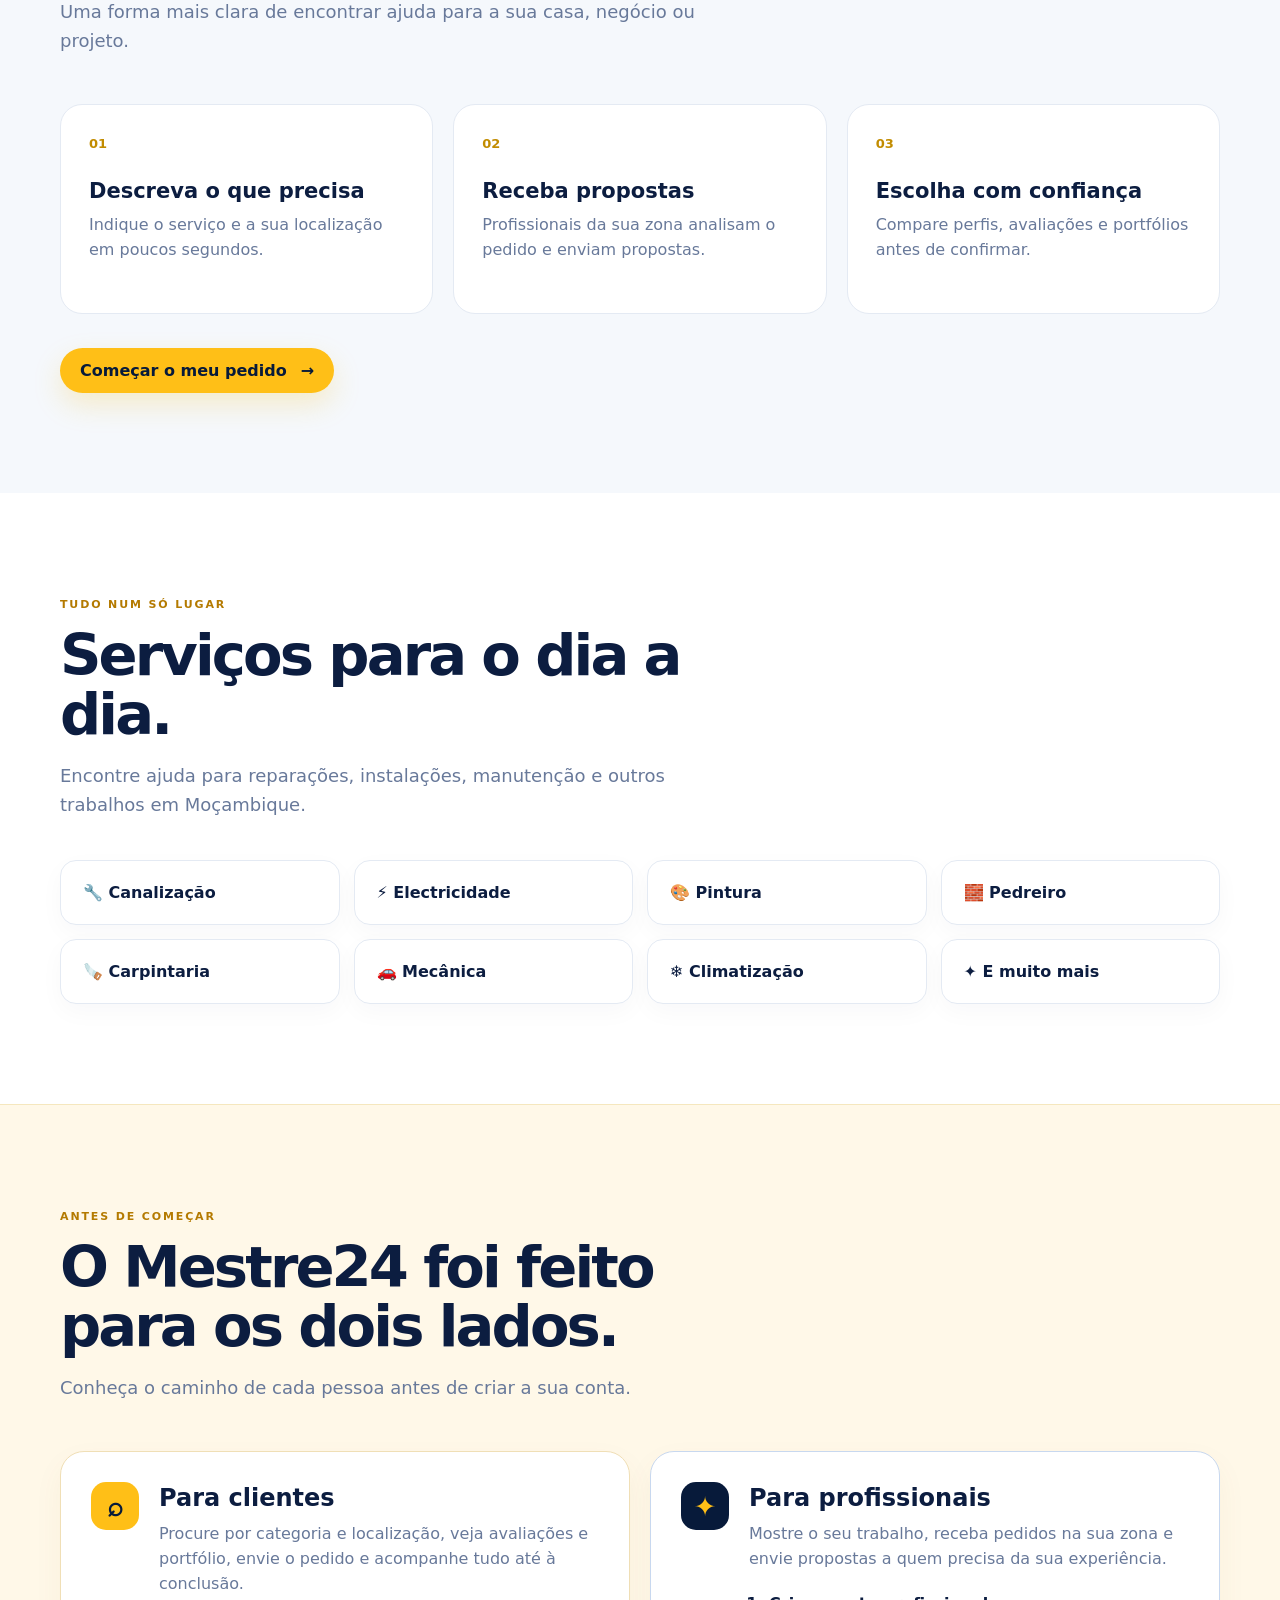
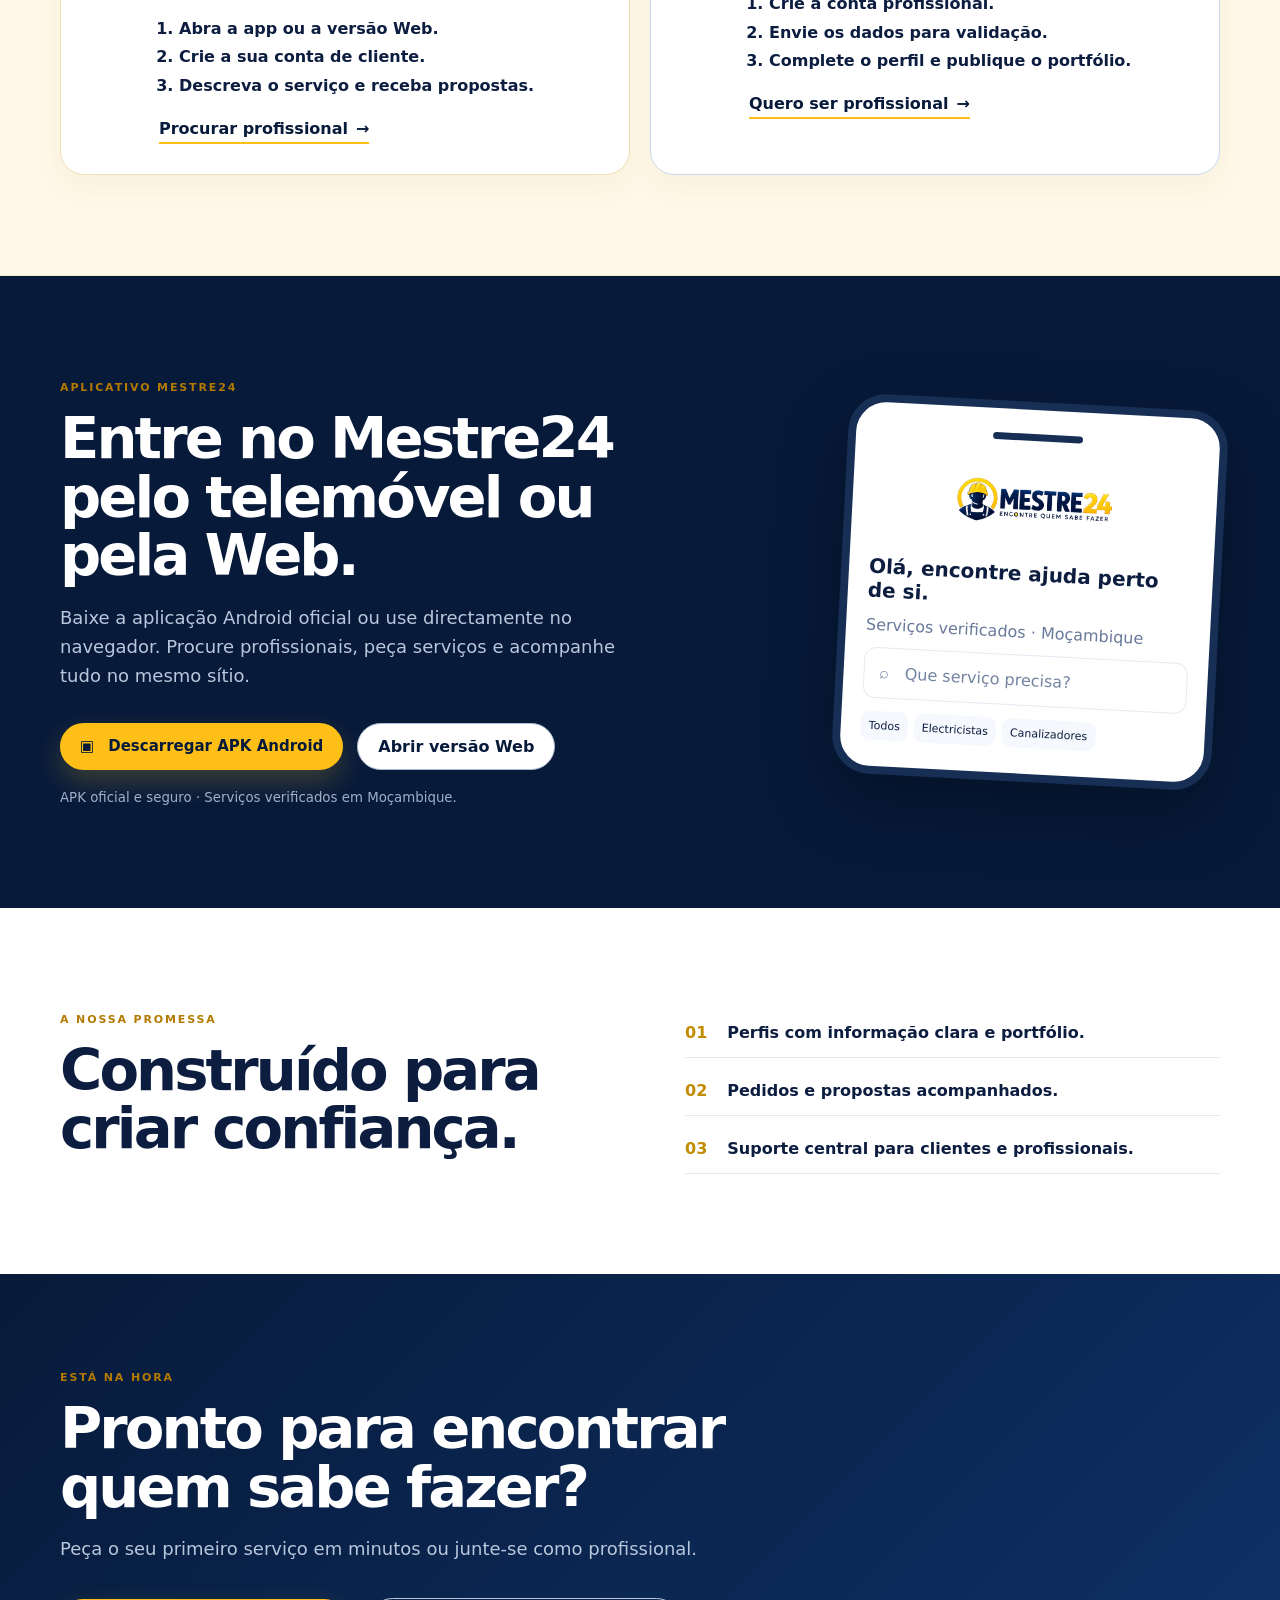
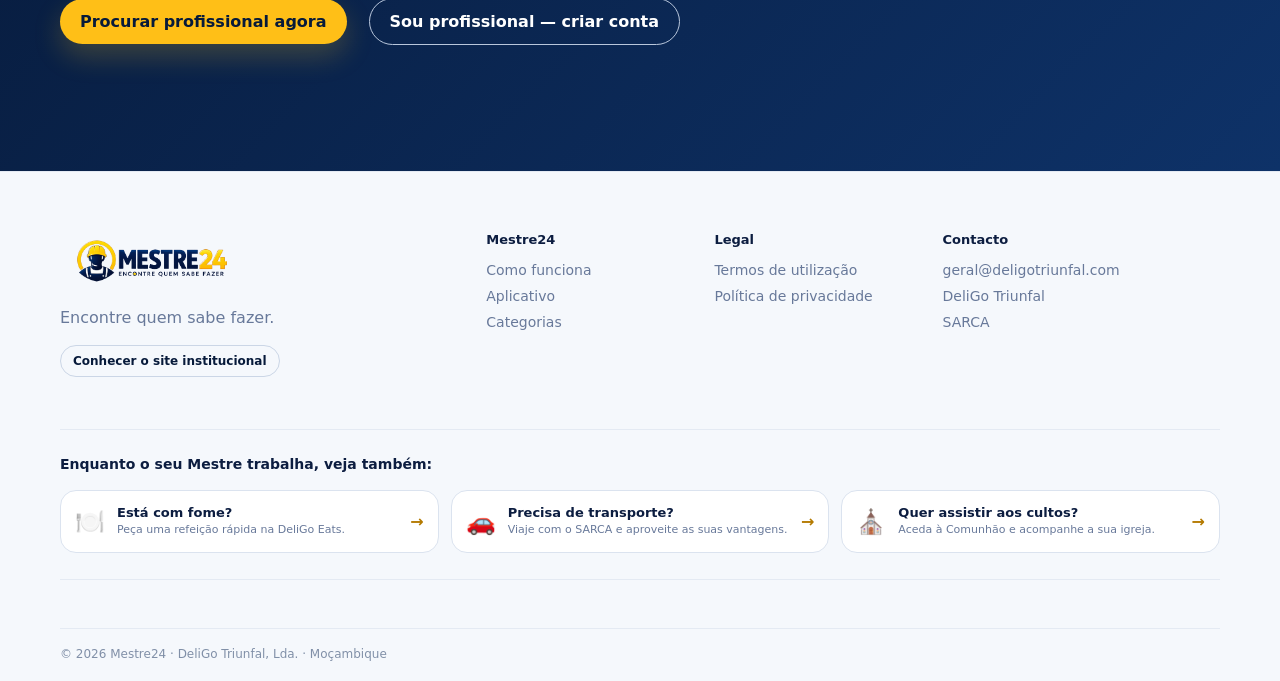
==== commit 6f7c7a7e: "Melhorar conversao e informacao do site Mestre24" ====
--- a/index.html
+++ b/index.html
@@ -21,23 +21,23 @@
 
     <main>
       <section class="hero section-shell">
-        <div class="hero-copy"><span class="eyebrow">MOÇAMBIQUE · SERVIÇOS LOCAIS</span><h1>Encontre quem sabe fazer.</h1><p class="hero-lead">O Mestre24 aproxima clientes dos profissionais certos — com confiança, rapidez e segurança.</p><div class="hero-actions"><a class="button button-gold" href="#app">Conhecer o aplicativo <span>→</span></a><a class="text-link" href="#como-funciona">Ver como funciona</a></div><div class="hero-proof"><span>✓ Profissionais verificados</span><span>✓ Serviços perto de si</span><span>✓ Uma experiência simples</span></div></div>
+        <div class="hero-copy"><span class="eyebrow">MOÇAMBIQUE · SERVIÇOS LOCAIS</span><h1>Encontre quem sabe fazer.</h1><p class="hero-lead">O Mestre24 liga-te a profissionais verificados perto de ti — com confiança, rapidez e segurança.</p><div class="hero-actions"><a class="button button-gold" href="app2/">Procurar profissional agora <span>→</span></a><a class="button button-outline" href="app2/">Sou profissional — registar-me</a></div><div class="hero-proof"><span>✓ Profissionais verificados</span><span>✓ Serviços perto de si</span><span>✓ Experiência simples e transparente</span></div></div>
         <div class="hero-card"><div class="orb"></div><div class="mini-card top"><span class="status-dot"></span><strong>Profissional encontrado</strong><small>Disponível hoje · Maputo</small></div><div class="worker-mark">M<span>24</span></div><div class="mini-card bottom"><strong>Pedido seguro</strong><small>Receba propostas e escolha com confiança.</small></div></div>
       </section>
 
-      <section class="vinheta-section"><div class="section-shell vinheta-grid"><div class="vinheta-copy"><span class="eyebrow">CONHEÇA O MESTRE24</span><h2>O profissional certo, mais perto de si.</h2><p>Veja como o Mestre24 ajuda clientes e profissionais a encontrarem oportunidades com mais confiança, clareza e rapidez.</p><a class="text-link" href="#app">Começar agora</a></div><div class="vinheta-frame"><video controls preload="metadata" playsinline aria-label="Vídeo de apresentação do Mestre24"><source src="assets/mestre24-vinheta-premium.mp4" type="video/mp4" />O seu navegador não consegue reproduzir este vídeo.</video></div></div></section>
+      <section class="vinheta-section"><div class="section-shell vinheta-grid"><div class="vinheta-copy"><span class="eyebrow">CONHEÇA O MESTRE24</span><h2>O profissional certo, mais perto de si.</h2><p>Veja como o Mestre24 ajuda clientes e profissionais a encontrarem oportunidades com mais confiança, clareza e rapidez.</p><a class="text-link" href="#app">Começar agora</a></div><div class="vinheta-frame"><video controls preload="metadata" playsinline poster="assets/logo-mestre24.png" aria-label="Vídeo de apresentação do Mestre24"><source src="assets/mestre24-vinheta-premium.mp4" type="video/mp4" /><p>Não foi possível reproduzir o vídeo neste navegador. <a href="assets/mestre24-vinheta-premium.mp4">Abrir o vídeo directamente</a>.</p></video></div></div></section>
 
-      <section id="como-funciona" class="light-section"><div class="section-shell"><div class="section-heading"><span class="eyebrow">COMO FUNCIONA</span><h2>Do que precisa ao trabalho concluído.</h2><p>Uma forma mais clara de encontrar ajuda para a sua casa, negócio ou projeto.</p></div><div class="steps"><article><b>01</b><h3>Descreva o serviço</h3><p>Conte-nos o que precisa e indique a sua localização.</p></article><article><b>02</b><h3>Receba uma proposta</h3><p>Profissionais analisam o pedido e podem enviar uma proposta.</p></article><article><b>03</b><h3>Escolha com confiança</h3><p>Compare perfis, avaliações e portfólios antes de avançar.</p></article></div></div></section>
+      <section id="como-funciona" class="light-section"><div class="section-shell"><div class="section-heading"><span class="eyebrow">COMO FUNCIONA</span><h2>Do que precisa ao trabalho concluído.</h2><p>Uma forma mais clara de encontrar ajuda para a sua casa, negócio ou projeto.</p></div><div class="steps"><article><b>01</b><h3>Descreva o que precisa</h3><p>Indique o serviço e a sua localização em poucos segundos.</p></article><article><b>02</b><h3>Receba propostas</h3><p>Profissionais da sua zona analisam o pedido e enviam propostas.</p></article><article><b>03</b><h3>Escolha com confiança</h3><p>Compare perfis, avaliações e portfólios antes de confirmar.</p></article></div><a class="button button-gold section-cta" href="app2/">Começar o meu pedido <span>→</span></a></div></section>
 
       <section id="categorias" class="section-shell categories"><div class="section-heading"><span class="eyebrow">TUDO NUM SÓ LUGAR</span><h2>Serviços para o dia a dia.</h2><p>Encontre ajuda para reparações, instalações, manutenção e outros trabalhos em Moçambique.</p></div><div class="category-grid"><span>🔧 Canalização</span><span>⚡ Electricidade</span><span>🎨 Pintura</span><span>🧱 Pedreiro</span><span>🪚 Carpintaria</span><span>🚗 Mecânica</span><span>❄️ Climatização</span><span>✦ E muito mais</span></div></section>
 
-      <section class="audience-section"><div class="section-shell"><div class="section-heading"><span class="eyebrow">ANTES DE COMEÇAR</span><h2>O Mestre24 foi feito para os dois lados.</h2><p>Conheça o caminho de cada pessoa antes de criar a sua conta.</p></div><div class="audience-grid"><article class="audience-card"><div class="audience-icon">⌕</div><div><h3>Para clientes</h3><p>Procure profissionais por categoria e localização, veja avaliações e portfólio, envie um pedido e acompanhe propostas, confirmações e conclusão do serviço.</p><ol><li>Abra o aplicativo Web.</li><li>Crie a sua conta de cliente.</li><li>Descreva o serviço e aguarde respostas.</li></ol></div></article><article class="audience-card professional"><div class="audience-icon">✦</div><div><h3>Para profissionais</h3><p>Apresente o seu trabalho, receba pedidos na sua zona e envie propostas aos clientes que precisam da sua experiência.</p><ol><li>Crie a conta profissional.</li><li>Envie os dados para validação.</li><li>Complete o perfil e publique o portfólio.</li></ol></div></article></div></div></section>
+      <section class="audience-section"><div class="section-shell"><div class="section-heading"><span class="eyebrow">ANTES DE COMEÇAR</span><h2>O Mestre24 foi feito para os dois lados.</h2><p>Conheça o caminho de cada pessoa antes de criar a sua conta.</p></div><div class="audience-grid"><article class="audience-card"><div class="audience-icon">⌕</div><div><h3>Para clientes</h3><p>Procure por categoria e localização, veja avaliações e portfólio, envie o pedido e acompanhe tudo até à conclusão.</p><ol><li>Abra a app ou a versão Web.</li><li>Crie a sua conta de cliente.</li><li>Descreva o serviço e receba propostas.</li></ol><a class="card-link" href="app2/">Procurar profissional <span>→</span></a></div></article><article class="audience-card professional"><div class="audience-icon">✦</div><div><h3>Para profissionais</h3><p>Mostre o seu trabalho, receba pedidos na sua zona e envie propostas a quem precisa da sua experiência.</p><ol><li>Crie a conta profissional.</li><li>Envie os dados para validação.</li><li>Complete o perfil e publique o portfólio.</li></ol><a class="card-link" href="app2/">Quero ser profissional <span>→</span></a></div></article></div></div></section>
 
-      <section id="app" class="app-section"><div class="section-shell app-grid"><div><span class="eyebrow">APLICATIVO MESTRE24</span><h2>Entre no Mestre24 pelo telemóvel ou pela Web.</h2><p>Baixe a aplicação Android ou entre directamente na versão Web. Procure profissionais, peça serviços e acompanhe tudo no mesmo lugar.</p><div class="store-buttons"><a class="button button-gold" href="app-release.apk">Baixar aplicação Android</a><a class="button button-outline" href="app2/">Entrar no Mestre24 Web</a></div><small class="download-note">Download directo do APK oficial Mestre24.</small></div><div class="phone"><div class="phone-top"></div><img src="assets/logo-mestre24.png" alt="Aplicativo Mestre24" /><strong>Olá, encontre ajuda perto de si.</strong><span>Serviços verificados · Moçambique</span><div class="phone-search">⌕ &nbsp; Que serviço precisa?</div><div class="phone-row"><i>Todos</i><i>Electricistas</i><i>Canalizadores</i></div></div></div></section>
+      <section id="app" class="app-section"><div class="section-shell app-grid"><div><span class="eyebrow">APLICATIVO MESTRE24</span><h2>Entre no Mestre24 pelo telemóvel ou pela Web.</h2><p>Baixe a aplicação Android oficial ou use directamente no navegador. Procure profissionais, peça serviços e acompanhe tudo no mesmo sítio.</p><div class="store-buttons"><a class="button button-gold download-button" href="app-release.apk"><span aria-hidden="true">▣</span> Descarregar APK Android</a><a class="button button-outline" href="app2/">Abrir versão Web</a></div><small class="download-note">APK oficial e seguro · Serviços verificados em Moçambique.</small></div><div class="phone"><div class="phone-top"></div><img src="assets/logo-mestre24.png" alt="Aplicativo Mestre24" /><strong>Olá, encontre ajuda perto de si.</strong><span>Serviços verificados · Moçambique</span><div class="phone-search">⌕ &nbsp; Que serviço precisa?</div><div class="phone-row"><i>Todos</i><i>Electricistas</i><i>Canalizadores</i></div></div></div></section>
 
-      <section class="trust section-shell"><div><span class="eyebrow">A NOSSA PROMESSA</span><h2>Construído para criar confiança.</h2></div><div class="trust-list"><p><strong>01</strong><span>Perfis com informação clara e portfólio.</span></p><p><strong>02</strong><span>Pedidos e propostas acompanhados.</span></p><p><strong>03</strong><span>Suporte central para clientes e profissionais.</span></p></div></section>
+      <section class="trust section-shell"><div><span class="eyebrow">A NOSSA PROMESSA</span><h2>Construído para criar confiança.</h2></div><div class="trust-list"><p><strong>01</strong><span>Perfis com informação clara e portfólio.</span></p><p><strong>02</strong><span>Pedidos e propostas acompanhados.</span></p><p><strong>03</strong><span>Suporte central para clientes e profissionais.</span></p></div></section><section class="final-cta"><div class="section-shell"><span class="eyebrow">ESTÁ NA HORA</span><h2>Pronto para encontrar quem sabe fazer?</h2><p>Peça o seu primeiro serviço em minutos ou junte-se como profissional.</p><div class="hero-actions"><a class="button button-gold" href="app2/">Procurar profissional agora</a><a class="button button-outline" href="app2/">Sou profissional — criar conta</a></div></div></section>
     </main>
-    <footer><div class="section-shell footer-grid"><div><a class="brand" href="index.html"><img src="assets/logo-mestre24.png" alt="Mestre24" /></a><p>Encontre quem sabe fazer.</p><a class="institutional-link" href="https://www.deligotriunfal.site" target="_blank" rel="noreferrer">Conhecer o site institucional</a></div><div><strong>Mestre24</strong><a href="#como-funciona">Como funciona</a><a href="#app">Aplicativo</a><a href="#categorias">Categorias</a></div><div><strong>Legal</strong><a href="termos.html">Termos de utilização</a><a href="privacidade.html">Privacidade</a></div><div><strong>Contacto</strong><a href="mailto:geral@deligotriunfal.com">geral@deligotriunfal.com</a></div></div><div class="section-shell partner-links"><p><strong>Enquanto o seu Mestre trabalha, veja também:</strong></p><div class="partner-grid"><a href="https://www.deligoeats.com" target="_blank" rel="noreferrer"><span>🍽️</span><span><b>Está com fome?</b><small>Peça uma refeição rápida na DeliGo Eats.</small></span><em>→</em></a><a href="https://www.sarca.com" target="_blank" rel="noreferrer"><span>🚗</span><span><b>Precisa de transporte?</b><small>Viaje com o SARCA e aproveite as suas vantagens.</small></span><em>→</em></a><a href="https://www.comunhao.com" target="_blank" rel="noreferrer"><span>⛪</span><span><b>Quer assistir aos cultos?</b><small>Aceda à Comunhão e acompanhe a sua igreja.</small></span><em>→</em></a></div></div><div class="section-shell copyright">© 2026 Mestre24 · DeliGo Triunfal, Lda.</div></footer>
+    <footer><div class="section-shell footer-grid"><div><a class="brand" href="index.html"><img src="assets/logo-mestre24.png" alt="Mestre24" /></a><p>Encontre quem sabe fazer.</p><a class="institutional-link" href="https://www.deligotriunfal.site" target="_blank" rel="noreferrer">Conhecer o site institucional</a></div><div><strong>Mestre24</strong><a href="#como-funciona">Como funciona</a><a href="#app">Aplicativo</a><a href="#categorias">Categorias</a></div><div><strong>Legal</strong><a href="termos.html">Termos de utilização</a><a href="privacidade.html">Política de privacidade</a></div><div><strong>Contacto</strong><a href="mailto:geral@deligotriunfal.com">geral@deligotriunfal.com</a><a href="https://www.deligotriunfal.site" target="_blank" rel="noreferrer">DeliGo Triunfal</a><a href="https://www.sarca.com" target="_blank" rel="noreferrer">SARCA</a></div></div><div class="section-shell partner-links"><p><strong>Enquanto o seu Mestre trabalha, veja também:</strong></p><div class="partner-grid"><a href="https://www.deligoeats.com" target="_blank" rel="noreferrer"><span>🍽️</span><span><b>Está com fome?</b><small>Peça uma refeição rápida na DeliGo Eats.</small></span><em>→</em></a><a href="https://www.sarca.com" target="_blank" rel="noreferrer"><span>🚗</span><span><b>Precisa de transporte?</b><small>Viaje com o SARCA e aproveite as suas vantagens.</small></span><em>→</em></a><a href="https://www.comunhao.com" target="_blank" rel="noreferrer"><span>⛪</span><span><b>Quer assistir aos cultos?</b><small>Aceda à Comunhão e acompanhe a sua igreja.</small></span><em>→</em></a></div></div><div class="section-shell copyright">© 2026 Mestre24 · DeliGo Triunfal, Lda. · Moçambique</div></footer>
     <script src="script.js"></script>
   </body>
 </html>
--- a/styles.css
+++ b/styles.css
@@ -3,5 +3,5 @@
 .audience-section{background:#fff8e8;padding:100px 0;border-top:1px solid #f5e7be;border-bottom:1px solid #f5e7be}.audience-grid{display:grid;grid-template-columns:repeat(2,1fr);gap:20px;margin-top:48px}.audience-card{background:#fff;border:1px solid #f0dfb6;border-radius:24px;padding:30px;display:grid;grid-template-columns:auto 1fr;gap:20px;box-shadow:0 12px 30px #8d650d0d}.audience-card.professional{border-color:#c8d8ef}.audience-icon{width:48px;height:48px;border-radius:15px;display:grid;place-items:center;background:var(--gold);color:var(--navy);font-size:27px;font-weight:900}.professional .audience-icon{background:var(--navy);color:var(--gold)}.audience-card h3{font-size:24px;margin:2px 0 10px}.audience-card p{color:var(--muted);line-height:1.55;margin:0}.audience-card ol{color:var(--ink);line-height:1.8;margin:18px 0 0;padding-left:20px;font-weight:700}.institutional-link{display:inline-flex!important;justify-self:start;margin-top:8px;padding:8px 12px;border:1px solid #cbd6e6;border-radius:999px;color:var(--navy)!important;font-size:12px!important;font-weight:800}.institutional-link:hover{border-color:var(--gold);background:#fff}
 .partner-links{margin-top:52px;padding:26px 0;border-top:1px solid var(--line);border-bottom:1px solid var(--line)}.partner-links>p{margin:0 0 18px;color:var(--ink);font-size:14px}.partner-grid{display:grid;grid-template-columns:repeat(3,1fr);gap:12px}.partner-grid a{display:grid;grid-template-columns:auto 1fr auto;align-items:center;gap:12px;padding:14px;border:1px solid #dbe3ef;border-radius:16px;background:#fff;color:var(--ink);transition:transform .2s,border-color .2s,box-shadow .2s}.partner-grid a:hover{transform:translateY(-2px);border-color:var(--gold);box-shadow:0 8px 20px #071a3a12}.partner-grid a>span:first-child{font-size:24px}.partner-grid b,.partner-grid small{display:block}.partner-grid b{font-size:13px}.partner-grid small{color:var(--muted);font-size:11px;line-height:1.35;margin-top:3px}.partner-grid em{font-style:normal;color:#b47a00;font-weight:900}
 @media(max-width:760px){.audience-section{padding:70px 0}.audience-grid{grid-template-columns:1fr;margin-top:32px}.audience-card{padding:22px;gap:14px}.audience-card h3{font-size:21px}}
-.vinheta-section{background:linear-gradient(135deg,#fff8e8 0%,#fff 58%,#f5f8fc 100%);padding:92px 0;border-top:1px solid #f5e7be;border-bottom:1px solid var(--line)}.vinheta-grid{display:grid;grid-template-columns:.8fr 1.2fr;gap:64px;align-items:center}.vinheta-copy h2{font-size:clamp(34px,4.5vw,58px);line-height:1.02;letter-spacing:-.05em;margin:15px 0}.vinheta-copy p{color:var(--muted);font-size:18px;line-height:1.6;max-width:450px;margin:0 0 26px}.vinheta-frame{background:var(--navy);border:8px solid #fff;border-radius:24px;overflow:hidden;box-shadow:0 22px 55px #071a3a2b}.vinheta-frame video{display:block;width:100%;height:auto;max-height:430px;object-fit:cover;background:#071a3a}@media(max-width:760px){.vinheta-section{padding:70px 0}.vinheta-grid{grid-template-columns:1fr;gap:32px}.vinheta-frame{border-width:5px;border-radius:18px}.vinheta-frame video{max-height:none}}
+.vinheta-section{background:linear-gradient(135deg,#fff8e8 0%,#fff 58%,#f5f8fc 100%);padding:92px 0;border-top:1px solid #f5e7be;border-bottom:1px solid var(--line)}.vinheta-grid{display:grid;grid-template-columns:.8fr 1.2fr;gap:64px;align-items:center}.vinheta-copy h2{font-size:clamp(34px,4.5vw,58px);line-height:1.02;letter-spacing:-.05em;margin:15px 0}.vinheta-copy p{color:var(--muted);font-size:18px;line-height:1.6;max-width:450px;margin:0 0 26px}.vinheta-frame{background:var(--navy);border:8px solid #fff;border-radius:24px;overflow:hidden;box-shadow:0 22px 55px #071a3a2b}.vinheta-frame video{display:block;width:100%;height:auto;max-height:430px;object-fit:cover;background:#071a3a}.vinheta-frame video p{color:#fff;padding:22px;line-height:1.5}.vinheta-frame video a{color:var(--gold);font-weight:800}.section-cta{margin-top:34px}.card-link{display:inline-flex;gap:8px;align-items:center;margin-top:18px;color:var(--navy);font-weight:850;border-bottom:2px solid var(--gold);padding-bottom:4px}.download-button{font-size:15px}.final-cta{background:linear-gradient(135deg,#071a3a,#0e3268);color:#fff;padding:92px 0}.final-cta h2{font-size:clamp(34px,4.5vw,58px);line-height:1.02;letter-spacing:-.05em;max-width:700px;margin:15px 0}.final-cta p{color:#b9c7dc;font-size:18px;line-height:1.6}.final-cta .button-outline{background:transparent;border-color:#b9c7dc;color:#fff}@media(max-width:760px){.vinheta-section{padding:70px 0}.vinheta-grid{grid-template-columns:1fr;gap:32px}.vinheta-frame{border-width:5px;border-radius:18px}.vinheta-frame video{max-height:none}.final-cta{padding:70px 0}.final-cta .hero-actions{gap:14px}.final-cta .button{width:100%;justify-content:center}.card-link{margin-top:14px}}
 @media(max-width:760px){.partner-links{margin-top:38px}.partner-grid{grid-template-columns:1fr}.partner-grid a{padding:13px}}
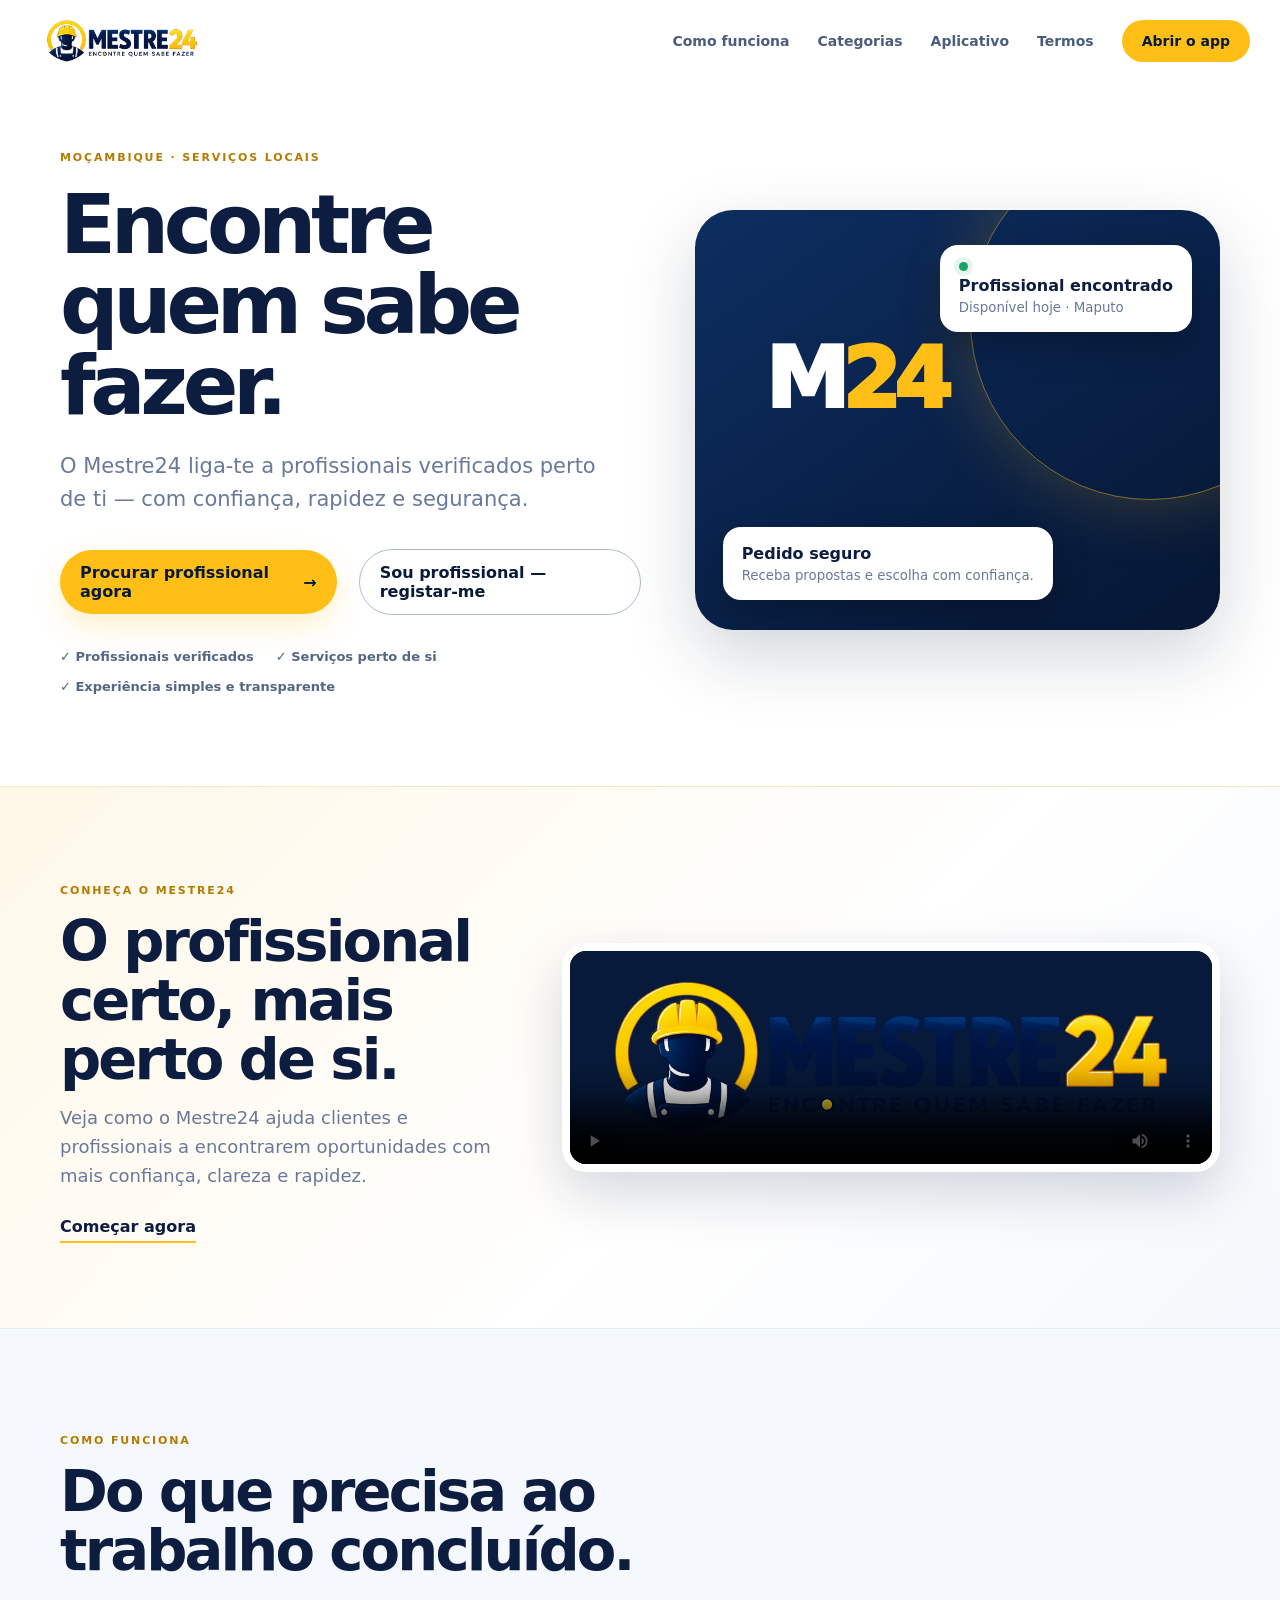
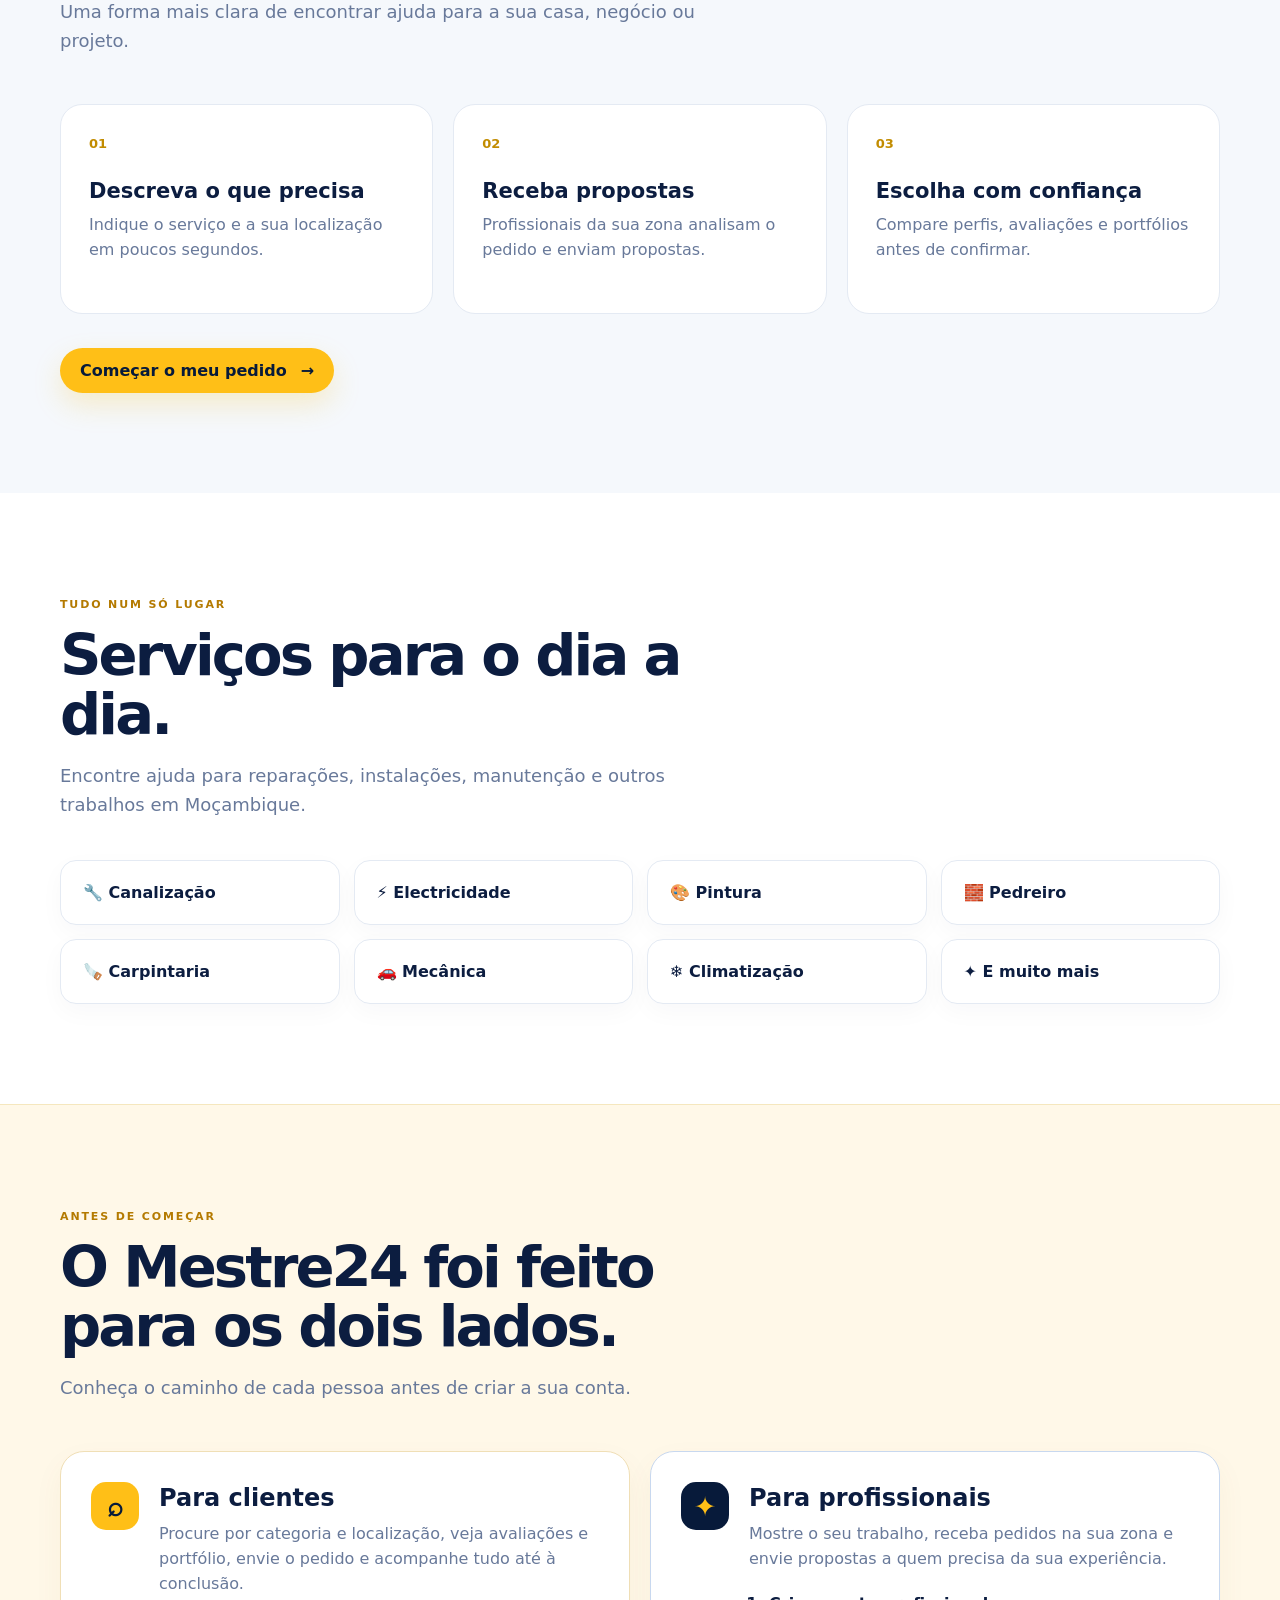
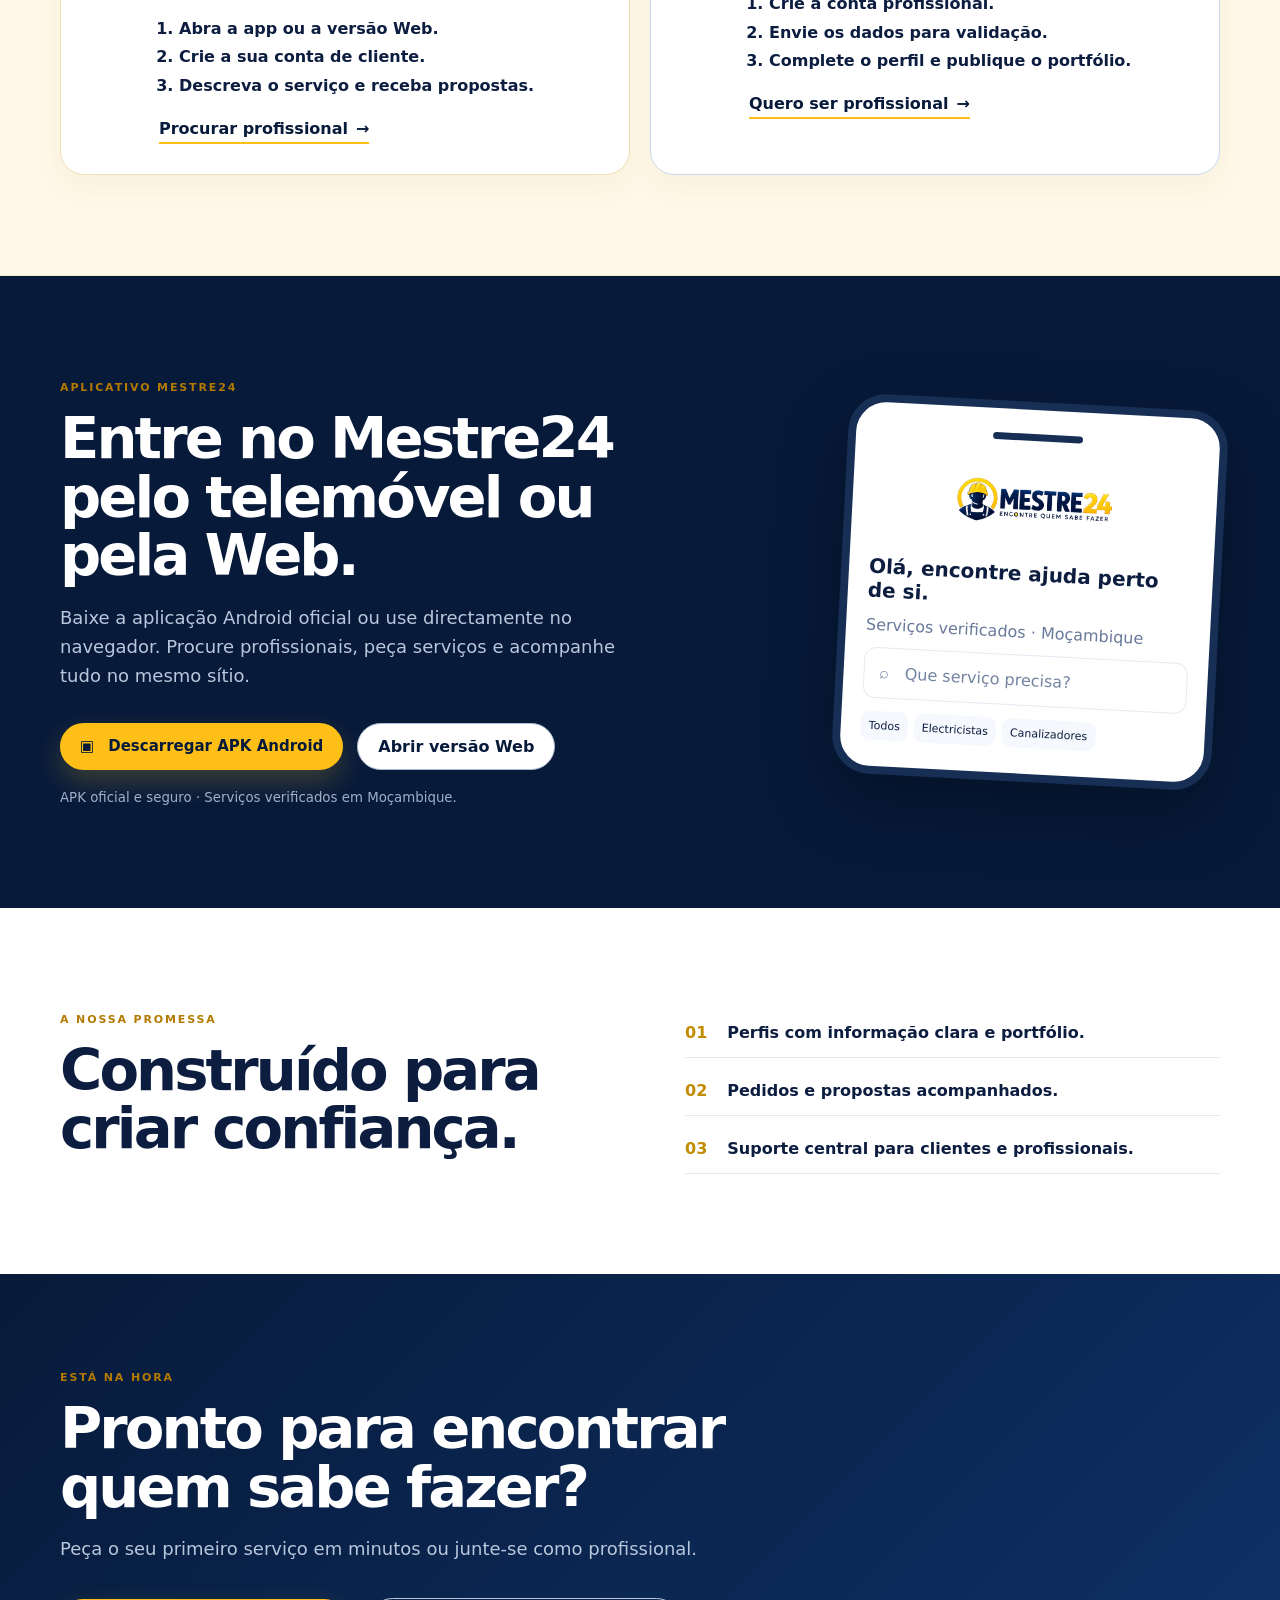
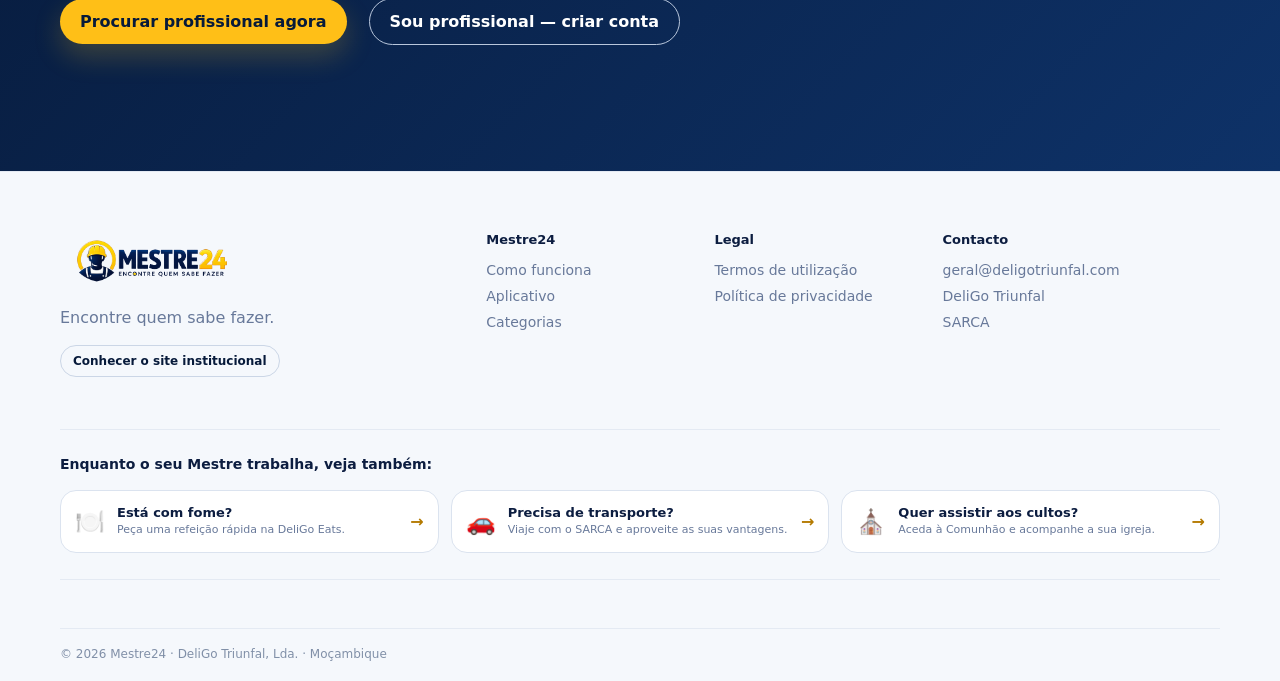
==== commit 8bdedd56: "Criar rotas de entrada para clientes e profissionais" ====
--- a/index.html
+++ b/index.html
@@ -15,27 +15,27 @@
       <button class="menu-toggle" aria-label="Abrir menu" aria-expanded="false">☰</button>
       <nav class="nav-links" aria-label="Navegação principal">
         <a href="#como-funciona">Como funciona</a><a href="#categorias">Categorias</a><a href="#app">Aplicativo</a><a href="termos.html">Termos</a>
-        <a class="nav-cta" href="app2/">Abrir app</a>
+        <a class="nav-cta" href="app2/?mode=login">Abrir o app</a>
       </nav>
     </header>
 
     <main>
       <section class="hero section-shell">
-        <div class="hero-copy"><span class="eyebrow">MOÇAMBIQUE · SERVIÇOS LOCAIS</span><h1>Encontre quem sabe fazer.</h1><p class="hero-lead">O Mestre24 liga-te a profissionais verificados perto de ti — com confiança, rapidez e segurança.</p><div class="hero-actions"><a class="button button-gold" href="app2/">Procurar profissional agora <span>→</span></a><a class="button button-outline" href="app2/">Sou profissional — registar-me</a></div><div class="hero-proof"><span>✓ Profissionais verificados</span><span>✓ Serviços perto de si</span><span>✓ Experiência simples e transparente</span></div></div>
+        <div class="hero-copy"><span class="eyebrow">MOÇAMBIQUE · SERVIÇOS LOCAIS</span><h1>Encontre quem sabe fazer.</h1><p class="hero-lead">O Mestre24 liga-te a profissionais verificados perto de ti — com confiança, rapidez e segurança.</p><div class="hero-actions"><a class="button button-gold" href="app2/?mode=client-signup">Procurar profissional agora <span>→</span></a><a class="button button-outline" href="app2/?mode=professional-signup">Sou profissional — registar-me</a></div><div class="hero-proof"><span>✓ Profissionais verificados</span><span>✓ Serviços perto de si</span><span>✓ Experiência simples e transparente</span></div></div>
         <div class="hero-card"><div class="orb"></div><div class="mini-card top"><span class="status-dot"></span><strong>Profissional encontrado</strong><small>Disponível hoje · Maputo</small></div><div class="worker-mark">M<span>24</span></div><div class="mini-card bottom"><strong>Pedido seguro</strong><small>Receba propostas e escolha com confiança.</small></div></div>
       </section>
 
       <section class="vinheta-section"><div class="section-shell vinheta-grid"><div class="vinheta-copy"><span class="eyebrow">CONHEÇA O MESTRE24</span><h2>O profissional certo, mais perto de si.</h2><p>Veja como o Mestre24 ajuda clientes e profissionais a encontrarem oportunidades com mais confiança, clareza e rapidez.</p><a class="text-link" href="#app">Começar agora</a></div><div class="vinheta-frame"><video controls preload="metadata" playsinline poster="assets/logo-mestre24.png" aria-label="Vídeo de apresentação do Mestre24"><source src="assets/mestre24-vinheta-premium.mp4" type="video/mp4" /><p>Não foi possível reproduzir o vídeo neste navegador. <a href="assets/mestre24-vinheta-premium.mp4">Abrir o vídeo directamente</a>.</p></video></div></div></section>
 
-      <section id="como-funciona" class="light-section"><div class="section-shell"><div class="section-heading"><span class="eyebrow">COMO FUNCIONA</span><h2>Do que precisa ao trabalho concluído.</h2><p>Uma forma mais clara de encontrar ajuda para a sua casa, negócio ou projeto.</p></div><div class="steps"><article><b>01</b><h3>Descreva o que precisa</h3><p>Indique o serviço e a sua localização em poucos segundos.</p></article><article><b>02</b><h3>Receba propostas</h3><p>Profissionais da sua zona analisam o pedido e enviam propostas.</p></article><article><b>03</b><h3>Escolha com confiança</h3><p>Compare perfis, avaliações e portfólios antes de confirmar.</p></article></div><a class="button button-gold section-cta" href="app2/">Começar o meu pedido <span>→</span></a></div></section>
+      <section id="como-funciona" class="light-section"><div class="section-shell"><div class="section-heading"><span class="eyebrow">COMO FUNCIONA</span><h2>Do que precisa ao trabalho concluído.</h2><p>Uma forma mais clara de encontrar ajuda para a sua casa, negócio ou projeto.</p></div><div class="steps"><article><b>01</b><h3>Descreva o que precisa</h3><p>Indique o serviço e a sua localização em poucos segundos.</p></article><article><b>02</b><h3>Receba propostas</h3><p>Profissionais da sua zona analisam o pedido e enviam propostas.</p></article><article><b>03</b><h3>Escolha com confiança</h3><p>Compare perfis, avaliações e portfólios antes de confirmar.</p></article></div><a class="button button-gold section-cta" href="app2/?mode=client-signup">Começar o meu pedido <span>→</span></a></div></section>
 
       <section id="categorias" class="section-shell categories"><div class="section-heading"><span class="eyebrow">TUDO NUM SÓ LUGAR</span><h2>Serviços para o dia a dia.</h2><p>Encontre ajuda para reparações, instalações, manutenção e outros trabalhos em Moçambique.</p></div><div class="category-grid"><span>🔧 Canalização</span><span>⚡ Electricidade</span><span>🎨 Pintura</span><span>🧱 Pedreiro</span><span>🪚 Carpintaria</span><span>🚗 Mecânica</span><span>❄️ Climatização</span><span>✦ E muito mais</span></div></section>
 
-      <section class="audience-section"><div class="section-shell"><div class="section-heading"><span class="eyebrow">ANTES DE COMEÇAR</span><h2>O Mestre24 foi feito para os dois lados.</h2><p>Conheça o caminho de cada pessoa antes de criar a sua conta.</p></div><div class="audience-grid"><article class="audience-card"><div class="audience-icon">⌕</div><div><h3>Para clientes</h3><p>Procure por categoria e localização, veja avaliações e portfólio, envie o pedido e acompanhe tudo até à conclusão.</p><ol><li>Abra a app ou a versão Web.</li><li>Crie a sua conta de cliente.</li><li>Descreva o serviço e receba propostas.</li></ol><a class="card-link" href="app2/">Procurar profissional <span>→</span></a></div></article><article class="audience-card professional"><div class="audience-icon">✦</div><div><h3>Para profissionais</h3><p>Mostre o seu trabalho, receba pedidos na sua zona e envie propostas a quem precisa da sua experiência.</p><ol><li>Crie a conta profissional.</li><li>Envie os dados para validação.</li><li>Complete o perfil e publique o portfólio.</li></ol><a class="card-link" href="app2/">Quero ser profissional <span>→</span></a></div></article></div></div></section>
+      <section class="audience-section"><div class="section-shell"><div class="section-heading"><span class="eyebrow">ANTES DE COMEÇAR</span><h2>O Mestre24 foi feito para os dois lados.</h2><p>Conheça o caminho de cada pessoa antes de criar a sua conta.</p></div><div class="audience-grid"><article class="audience-card"><div class="audience-icon">⌕</div><div><h3>Para clientes</h3><p>Procure por categoria e localização, veja avaliações e portfólio, envie o pedido e acompanhe tudo até à conclusão.</p><ol><li>Abra a app ou a versão Web.</li><li>Crie a sua conta de cliente.</li><li>Descreva o serviço e receba propostas.</li></ol><a class="card-link" href="app2/?mode=client-signup">Procurar profissional <span>→</span></a></div></article><article class="audience-card professional"><div class="audience-icon">✦</div><div><h3>Para profissionais</h3><p>Mostre o seu trabalho, receba pedidos na sua zona e envie propostas a quem precisa da sua experiência.</p><ol><li>Crie a conta profissional.</li><li>Envie os dados para validação.</li><li>Complete o perfil e publique o portfólio.</li></ol><a class="card-link" href="app2/?mode=professional-signup">Quero ser profissional <span>→</span></a></div></article></div></div></section>
 
-      <section id="app" class="app-section"><div class="section-shell app-grid"><div><span class="eyebrow">APLICATIVO MESTRE24</span><h2>Entre no Mestre24 pelo telemóvel ou pela Web.</h2><p>Baixe a aplicação Android oficial ou use directamente no navegador. Procure profissionais, peça serviços e acompanhe tudo no mesmo sítio.</p><div class="store-buttons"><a class="button button-gold download-button" href="app-release.apk"><span aria-hidden="true">▣</span> Descarregar APK Android</a><a class="button button-outline" href="app2/">Abrir versão Web</a></div><small class="download-note">APK oficial e seguro · Serviços verificados em Moçambique.</small></div><div class="phone"><div class="phone-top"></div><img src="assets/logo-mestre24.png" alt="Aplicativo Mestre24" /><strong>Olá, encontre ajuda perto de si.</strong><span>Serviços verificados · Moçambique</span><div class="phone-search">⌕ &nbsp; Que serviço precisa?</div><div class="phone-row"><i>Todos</i><i>Electricistas</i><i>Canalizadores</i></div></div></div></section>
+      <section id="app" class="app-section"><div class="section-shell app-grid"><div><span class="eyebrow">APLICATIVO MESTRE24</span><h2>Entre no Mestre24 pelo telemóvel ou pela Web.</h2><p>Baixe a aplicação Android oficial ou use directamente no navegador. Procure profissionais, peça serviços e acompanhe tudo no mesmo sítio.</p><div class="store-buttons"><a class="button button-gold download-button" href="app-release.apk"><span aria-hidden="true">▣</span> Descarregar APK Android</a><a class="button button-outline" href="app2/?mode=login">Abrir versão Web</a></div><small class="download-note">APK oficial e seguro · Serviços verificados em Moçambique.</small></div><div class="phone"><div class="phone-top"></div><img src="assets/logo-mestre24.png" alt="Aplicativo Mestre24" /><strong>Olá, encontre ajuda perto de si.</strong><span>Serviços verificados · Moçambique</span><div class="phone-search">⌕ &nbsp; Que serviço precisa?</div><div class="phone-row"><i>Todos</i><i>Electricistas</i><i>Canalizadores</i></div></div></div></section>
 
-      <section class="trust section-shell"><div><span class="eyebrow">A NOSSA PROMESSA</span><h2>Construído para criar confiança.</h2></div><div class="trust-list"><p><strong>01</strong><span>Perfis com informação clara e portfólio.</span></p><p><strong>02</strong><span>Pedidos e propostas acompanhados.</span></p><p><strong>03</strong><span>Suporte central para clientes e profissionais.</span></p></div></section><section class="final-cta"><div class="section-shell"><span class="eyebrow">ESTÁ NA HORA</span><h2>Pronto para encontrar quem sabe fazer?</h2><p>Peça o seu primeiro serviço em minutos ou junte-se como profissional.</p><div class="hero-actions"><a class="button button-gold" href="app2/">Procurar profissional agora</a><a class="button button-outline" href="app2/">Sou profissional — criar conta</a></div></div></section>
+      <section class="trust section-shell"><div><span class="eyebrow">A NOSSA PROMESSA</span><h2>Construído para criar confiança.</h2></div><div class="trust-list"><p><strong>01</strong><span>Perfis com informação clara e portfólio.</span></p><p><strong>02</strong><span>Pedidos e propostas acompanhados.</span></p><p><strong>03</strong><span>Suporte central para clientes e profissionais.</span></p></div></section><section class="final-cta"><div class="section-shell"><span class="eyebrow">ESTÁ NA HORA</span><h2>Pronto para encontrar quem sabe fazer?</h2><p>Peça o seu primeiro serviço em minutos ou junte-se como profissional.</p><div class="hero-actions"><a class="button button-gold" href="app2/?mode=client-signup">Procurar profissional agora</a><a class="button button-outline" href="app2/?mode=professional-signup">Sou profissional — criar conta</a></div></div></section>
     </main>
     <footer><div class="section-shell footer-grid"><div><a class="brand" href="index.html"><img src="assets/logo-mestre24.png" alt="Mestre24" /></a><p>Encontre quem sabe fazer.</p><a class="institutional-link" href="https://www.deligotriunfal.site" target="_blank" rel="noreferrer">Conhecer o site institucional</a></div><div><strong>Mestre24</strong><a href="#como-funciona">Como funciona</a><a href="#app">Aplicativo</a><a href="#categorias">Categorias</a></div><div><strong>Legal</strong><a href="termos.html">Termos de utilização</a><a href="privacidade.html">Política de privacidade</a></div><div><strong>Contacto</strong><a href="mailto:geral@deligotriunfal.com">geral@deligotriunfal.com</a><a href="https://www.deligotriunfal.site" target="_blank" rel="noreferrer">DeliGo Triunfal</a><a href="https://www.sarca.com" target="_blank" rel="noreferrer">SARCA</a></div></div><div class="section-shell partner-links"><p><strong>Enquanto o seu Mestre trabalha, veja também:</strong></p><div class="partner-grid"><a href="https://www.deligoeats.com" target="_blank" rel="noreferrer"><span>🍽️</span><span><b>Está com fome?</b><small>Peça uma refeição rápida na DeliGo Eats.</small></span><em>→</em></a><a href="https://www.sarca.com" target="_blank" rel="noreferrer"><span>🚗</span><span><b>Precisa de transporte?</b><small>Viaje com o SARCA e aproveite as suas vantagens.</small></span><em>→</em></a><a href="https://www.comunhao.com" target="_blank" rel="noreferrer"><span>⛪</span><span><b>Quer assistir aos cultos?</b><small>Aceda à Comunhão e acompanhe a sua igreja.</small></span><em>→</em></a></div></div><div class="section-shell copyright">© 2026 Mestre24 · DeliGo Triunfal, Lda. · Moçambique</div></footer>
     <script src="script.js"></script>
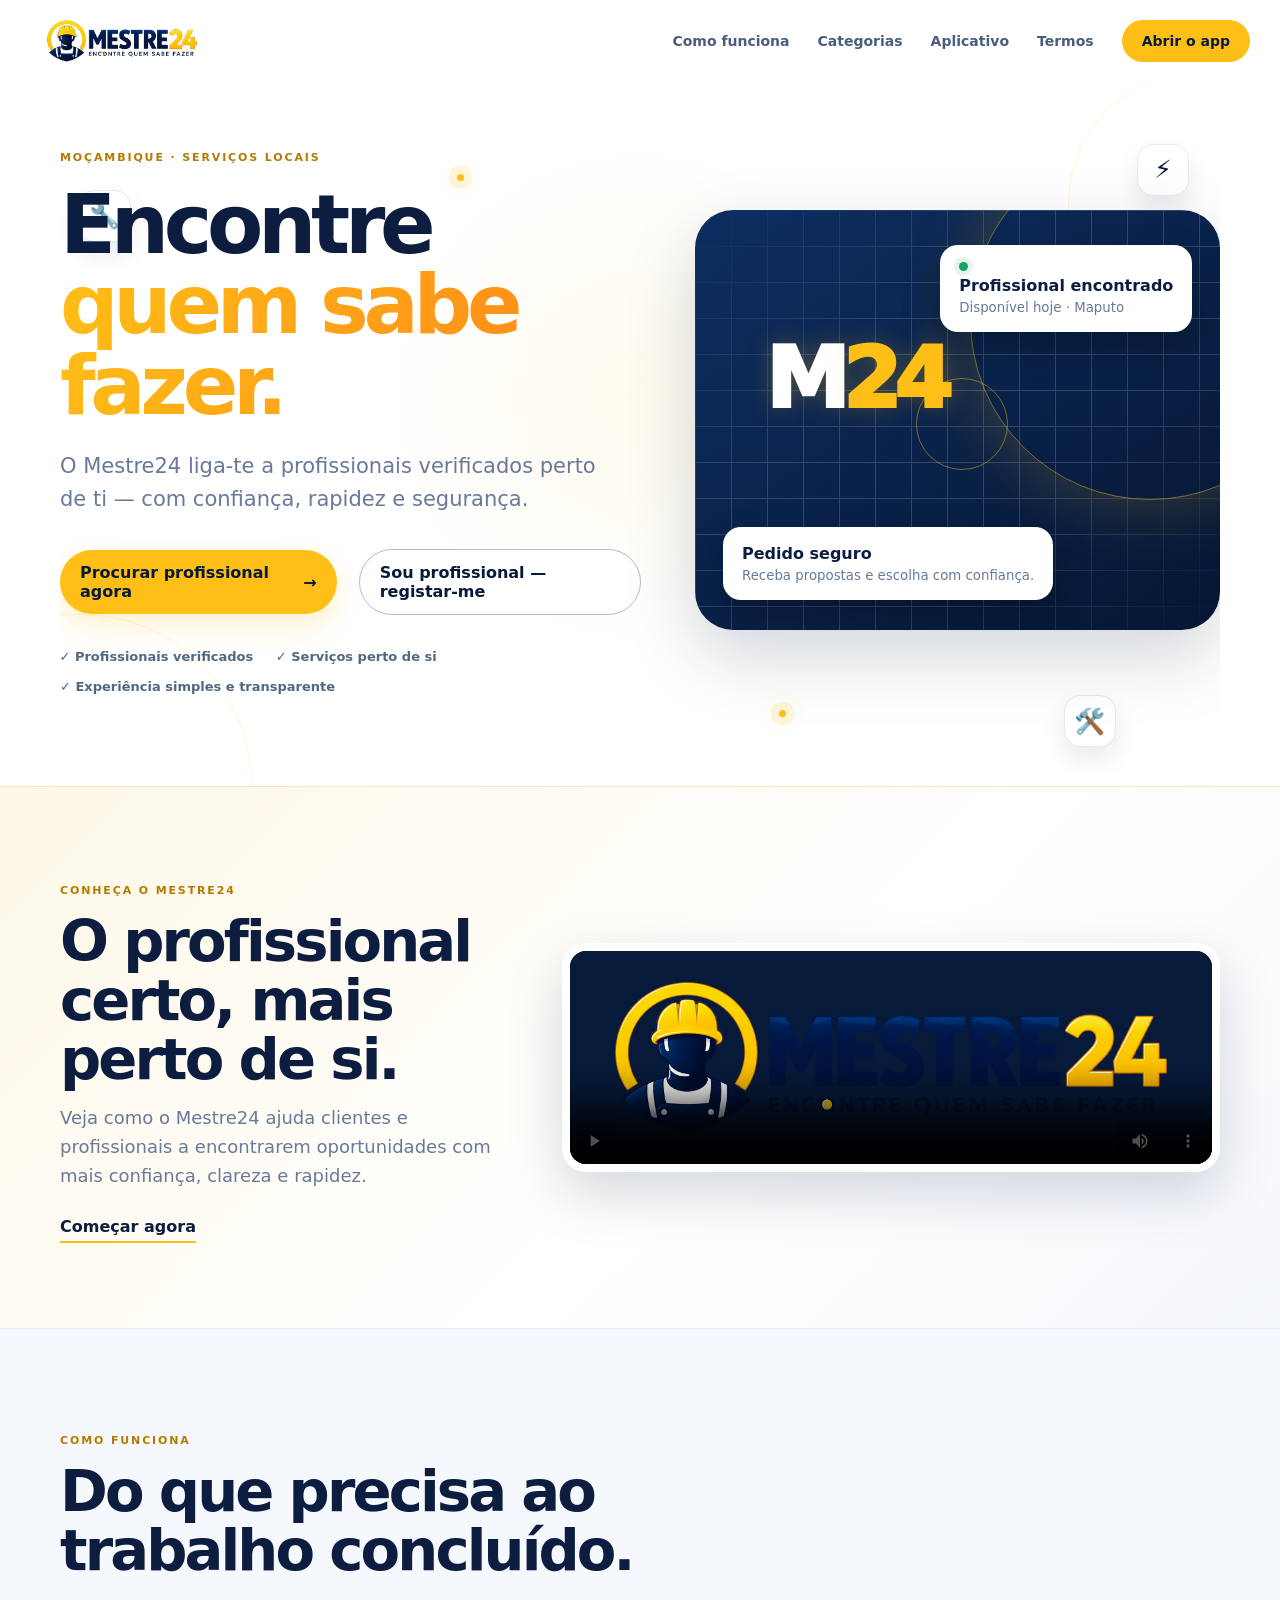
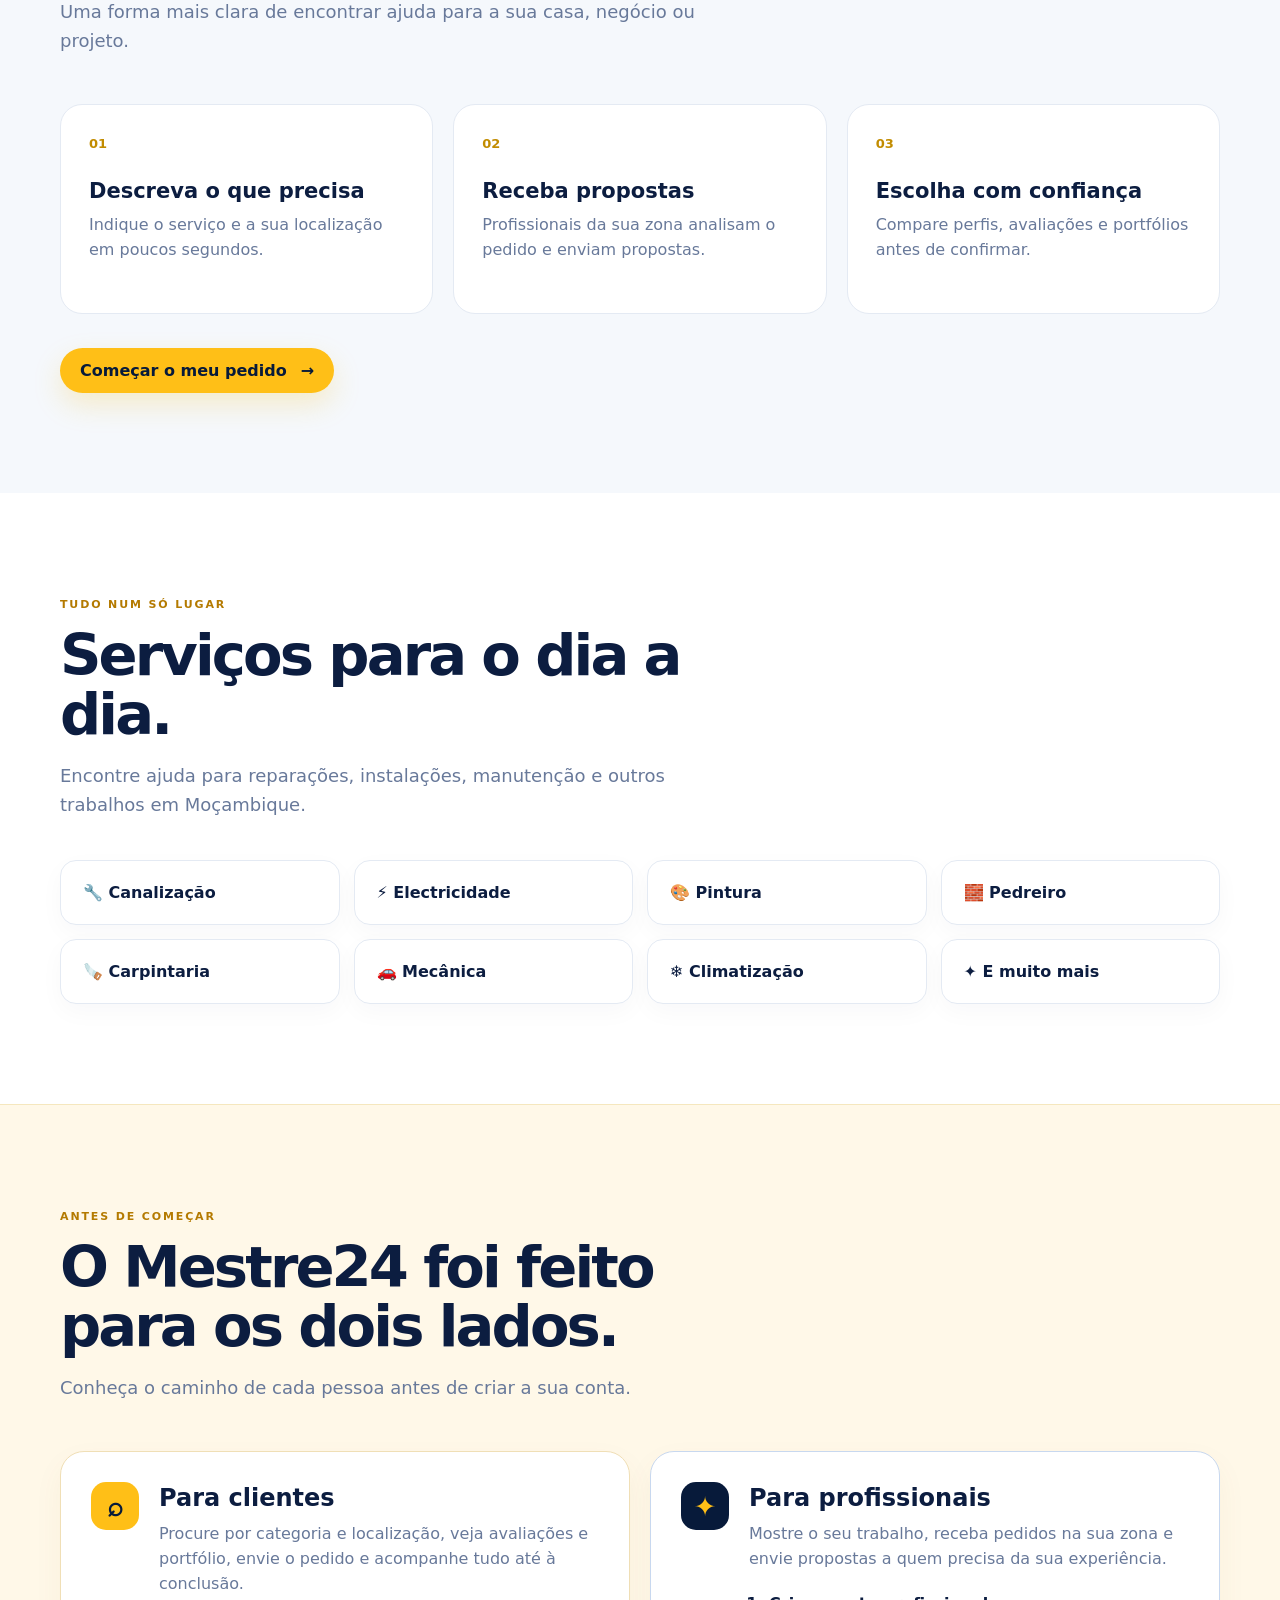
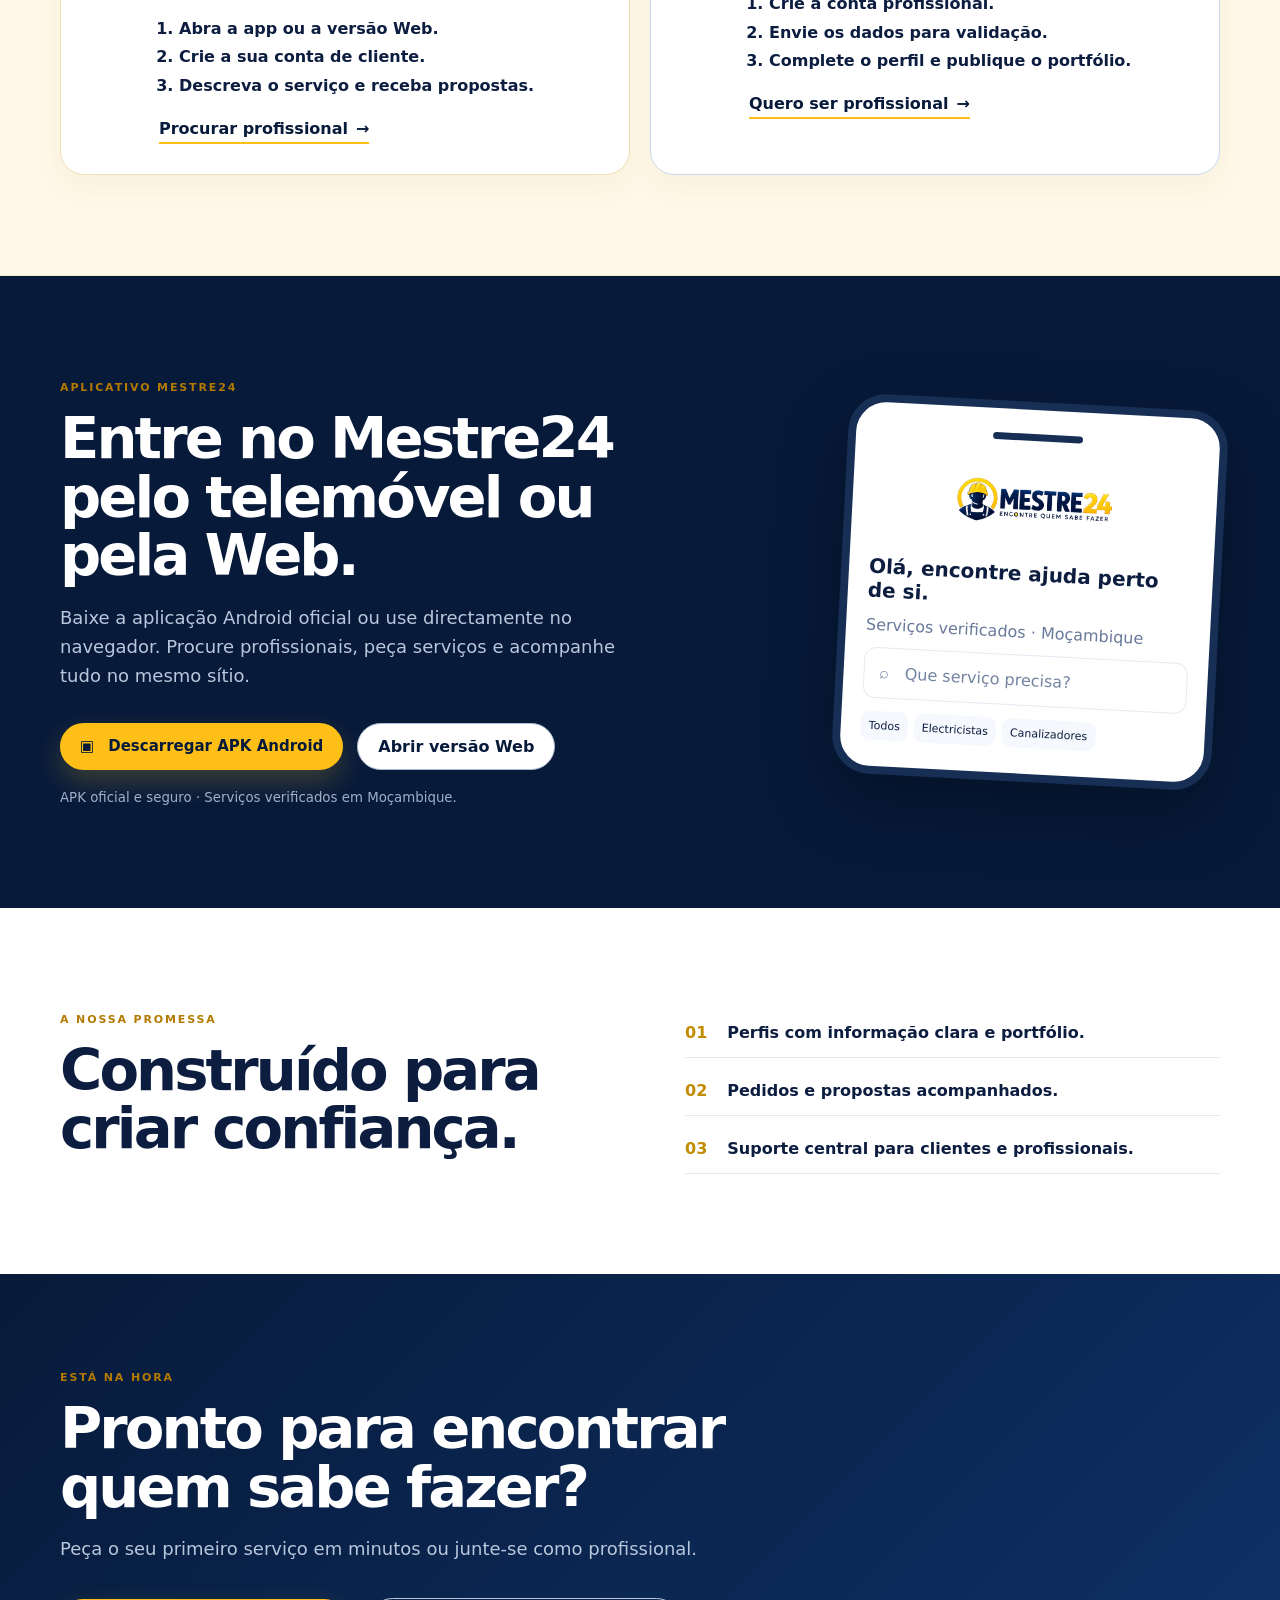
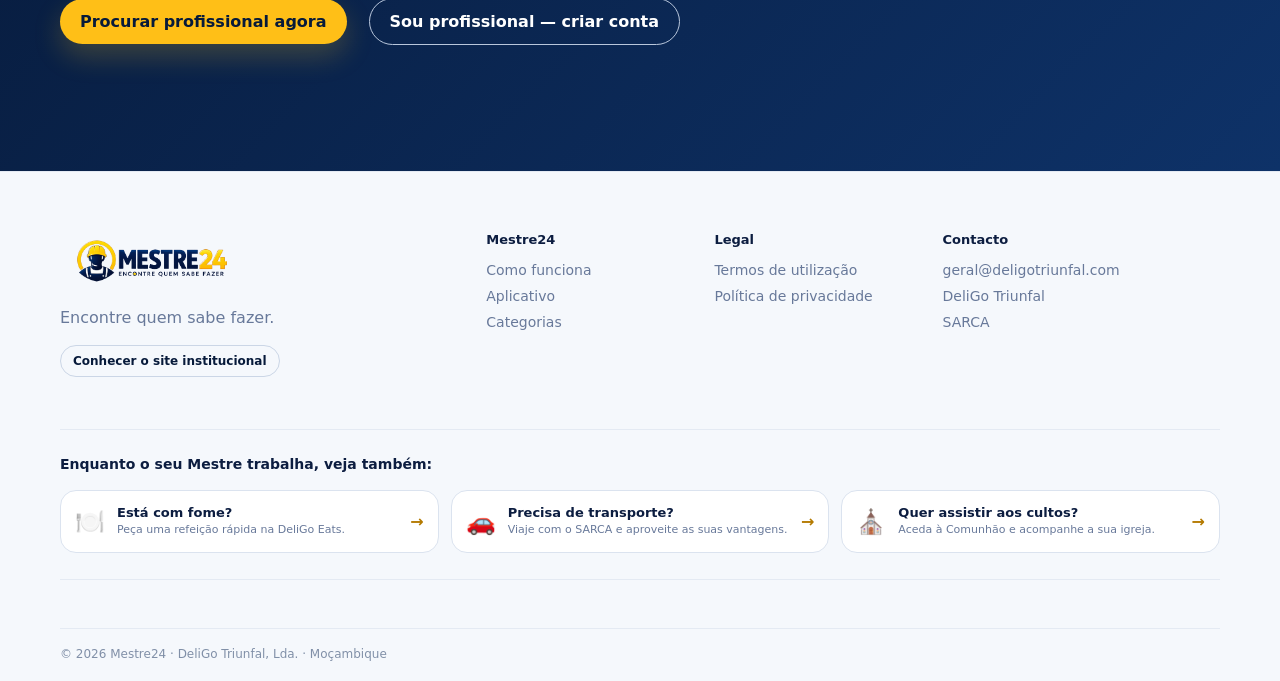
==== commit 047ab762: "Animar hero do site Mestre24" ====
--- a/index.html
+++ b/index.html
@@ -8,6 +8,7 @@
     <title>Mestre24 — Encontre quem sabe fazer</title>
     <link rel="icon" href="assets/logo-mestre24.png" />
     <link rel="stylesheet" href="styles.css" />
+    <link rel="stylesheet" href="hero-animations.css" />
   </head>
   <body>
     <header class="site-header">
@@ -20,16 +21,17 @@
     </header>
 
     <main>
-      <section class="hero section-shell">
-        <div class="hero-copy"><span class="eyebrow">MOÇAMBIQUE · SERVIÇOS LOCAIS</span><h1>Encontre quem sabe fazer.</h1><p class="hero-lead">O Mestre24 liga-te a profissionais verificados perto de ti — com confiança, rapidez e segurança.</p><div class="hero-actions"><a class="button button-gold" href="app2/?mode=client-signup">Procurar profissional agora <span>→</span></a><a class="button button-outline" href="app2/?mode=professional-signup">Sou profissional — registar-me</a></div><div class="hero-proof"><span>✓ Profissionais verificados</span><span>✓ Serviços perto de si</span><span>✓ Experiência simples e transparente</span></div></div>
-        <div class="hero-card"><div class="orb"></div><div class="mini-card top"><span class="status-dot"></span><strong>Profissional encontrado</strong><small>Disponível hoje · Maputo</small></div><div class="worker-mark">M<span>24</span></div><div class="mini-card bottom"><strong>Pedido seguro</strong><small>Receba propostas e escolha com confiança.</small></div></div>
+      <section class="hero section-shell hero-animated">
+        <div class="hero-ambient" aria-hidden="true"><span class="ambient-tool tool-one">🔧</span><span class="ambient-tool tool-two">⚡</span><span class="ambient-tool tool-three">🛠️</span><span class="ambient-dot dot-one"></span><span class="ambient-dot dot-two"></span></div>
+        <div class="hero-copy hero-content"><span class="eyebrow hero-reveal">MOÇAMBIQUE · SERVIÇOS LOCAIS</span><h1 class="hero-title hero-reveal">Encontre <span>quem sabe fazer.</span></h1><p class="hero-lead hero-reveal">O Mestre24 liga-te a profissionais verificados perto de ti — com confiança, rapidez e segurança.</p><div class="hero-actions hero-reveal"><a class="button button-gold" href="app2/?mode=client-signup">Procurar profissional agora <span>→</span></a><a class="button button-outline" href="app2/?mode=professional-signup">Sou profissional — registar-me</a></div><div class="hero-proof hero-reveal"><span>✓ Profissionais verificados</span><span>✓ Serviços perto de si</span><span>✓ Experiência simples e transparente</span></div></div>
+        <div class="hero-card hero-content"><div class="hero-grid-lines" aria-hidden="true"></div><div class="orb"></div><div class="hero-pulse"></div><div class="mini-card top"><span class="status-dot"></span><strong>Profissional encontrado</strong><small>Disponível hoje · Maputo</small></div><div class="worker-mark">M<span>24</span></div><div class="mini-card bottom"><strong>Pedido seguro</strong><small>Receba propostas e escolha com confiança.</small></div></div>
       </section>
 
       <section class="vinheta-section"><div class="section-shell vinheta-grid"><div class="vinheta-copy"><span class="eyebrow">CONHEÇA O MESTRE24</span><h2>O profissional certo, mais perto de si.</h2><p>Veja como o Mestre24 ajuda clientes e profissionais a encontrarem oportunidades com mais confiança, clareza e rapidez.</p><a class="text-link" href="#app">Começar agora</a></div><div class="vinheta-frame"><video controls preload="metadata" playsinline poster="assets/logo-mestre24.png" aria-label="Vídeo de apresentação do Mestre24"><source src="assets/mestre24-vinheta-premium.mp4" type="video/mp4" /><p>Não foi possível reproduzir o vídeo neste navegador. <a href="assets/mestre24-vinheta-premium.mp4">Abrir o vídeo directamente</a>.</p></video></div></div></section>
 
       <section id="como-funciona" class="light-section"><div class="section-shell"><div class="section-heading"><span class="eyebrow">COMO FUNCIONA</span><h2>Do que precisa ao trabalho concluído.</h2><p>Uma forma mais clara de encontrar ajuda para a sua casa, negócio ou projeto.</p></div><div class="steps"><article><b>01</b><h3>Descreva o que precisa</h3><p>Indique o serviço e a sua localização em poucos segundos.</p></article><article><b>02</b><h3>Receba propostas</h3><p>Profissionais da sua zona analisam o pedido e enviam propostas.</p></article><article><b>03</b><h3>Escolha com confiança</h3><p>Compare perfis, avaliações e portfólios antes de confirmar.</p></article></div><a class="button button-gold section-cta" href="app2/?mode=client-signup">Começar o meu pedido <span>→</span></a></div></section>
 
-      <section id="categorias" class="section-shell categories"><div class="section-heading"><span class="eyebrow">TUDO NUM SÓ LUGAR</span><h2>Serviços para o dia a dia.</h2><p>Encontre ajuda para reparações, instalações, manutenção e outros trabalhos em Moçambique.</p></div><div class="category-grid"><span>🔧 Canalização</span><span>⚡ Electricidade</span><span>🎨 Pintura</span><span>🧱 Pedreiro</span><span>🪚 Carpintaria</span><span>🚗 Mecânica</span><span>❄️ Climatização</span><span>✦ E muito mais</span></div></section>
+      <section id="categorias" class="section-shell categories"><div class="section-heading"><span class="eyebrow">TUDO NUM SÓ LUGAR</span><h2>Serviços para o dia a dia.</h2><p>Encontre ajuda para reparações, instalações, manutenção e outros trabalhos em Moçambique.</p></div><div class="category-grid"><span class="category-chip">🔧 Canalização</span><span class="category-chip">⚡ Electricidade</span><span class="category-chip">🎨 Pintura</span><span class="category-chip">🧱 Pedreiro</span><span class="category-chip">🪚 Carpintaria</span><span class="category-chip">🚗 Mecânica</span><span class="category-chip">❄️ Climatização</span><span class="category-chip">✦ E muito mais</span></div></section>
 
       <section class="audience-section"><div class="section-shell"><div class="section-heading"><span class="eyebrow">ANTES DE COMEÇAR</span><h2>O Mestre24 foi feito para os dois lados.</h2><p>Conheça o caminho de cada pessoa antes de criar a sua conta.</p></div><div class="audience-grid"><article class="audience-card"><div class="audience-icon">⌕</div><div><h3>Para clientes</h3><p>Procure por categoria e localização, veja avaliações e portfólio, envie o pedido e acompanhe tudo até à conclusão.</p><ol><li>Abra a app ou a versão Web.</li><li>Crie a sua conta de cliente.</li><li>Descreva o serviço e receba propostas.</li></ol><a class="card-link" href="app2/?mode=client-signup">Procurar profissional <span>→</span></a></div></article><article class="audience-card professional"><div class="audience-icon">✦</div><div><h3>Para profissionais</h3><p>Mostre o seu trabalho, receba pedidos na sua zona e envie propostas a quem precisa da sua experiência.</p><ol><li>Crie a conta profissional.</li><li>Envie os dados para validação.</li><li>Complete o perfil e publique o portfólio.</li></ol><a class="card-link" href="app2/?mode=professional-signup">Quero ser profissional <span>→</span></a></div></article></div></div></section>
 
--- a/hero-animations.css
+++ b/hero-animations.css
@@ -0,0 +1,31 @@
+/* Animações do hero Mestre24, inspiradas na referência enviada. */
+.hero-animated{position:relative;isolation:isolate;overflow:hidden}
+.hero-content{position:relative;z-index:1}
+.hero-title span{display:inline-block;background:linear-gradient(110deg,#ffbf17,#ff8d18,#ffd45b,#ffbf17);background-size:260% 100%;-webkit-background-clip:text;background-clip:text;color:transparent;animation:heroShine 5s linear infinite}
+.hero-reveal{opacity:0;transform:translateY(18px);animation:heroReveal .8s cubic-bezier(.2,.8,.2,1) forwards}
+.hero-reveal:nth-child(1){animation-delay:.08s}.hero-reveal:nth-child(2){animation-delay:.18s}.hero-reveal:nth-child(3){animation-delay:.3s}.hero-reveal:nth-child(4){animation-delay:.42s}.hero-reveal:nth-child(5){animation-delay:.55s}
+@keyframes heroReveal{to{opacity:1;transform:none}}
+@keyframes heroShine{to{background-position:-260% 0}}
+.hero-ambient{position:absolute;inset:-30px;z-index:0;pointer-events:none;overflow:hidden;background:radial-gradient(circle at 50% 45%,#ffbf1712,transparent 36%)}
+.hero-ambient::before,.hero-ambient::after{content:"";position:absolute;width:260px;height:260px;border:1px solid #ffbf172e;border-radius:50%;animation:ambientOrbit 13s linear infinite}
+.hero-ambient::before{right:-80px;top:20px}.hero-ambient::after{left:-120px;bottom:-140px;width:340px;height:340px;animation-direction:reverse}
+@keyframes ambientOrbit{to{transform:rotate(360deg) translateX(18px) rotate(-360deg)}}
+.ambient-tool{position:absolute;display:grid;place-items:center;width:52px;height:52px;border-radius:16px;background:#fff;border:1px solid #e4eaf3;box-shadow:0 12px 25px #071a3a17;font-size:25px;animation:toolFloat 4.5s ease-in-out infinite alternate}
+.tool-one{left:4%;top:18%;animation-delay:.3s}.tool-two{right:5%;top:12%;animation-delay:1.1s}.tool-three{right:11%;bottom:9%;animation-delay:1.8s}
+@keyframes toolFloat{from{transform:translateY(3px) rotate(-7deg)}to{transform:translateY(-15px) rotate(7deg)}}
+.ambient-dot{position:absolute;width:7px;height:7px;background:var(--gold);border-radius:50%;box-shadow:0 0 0 8px #ffbf1720,0 0 24px #ffbf17;animation:dotPulse 2.4s ease-in-out infinite}.dot-one{left:35%;top:16%}.dot-two{right:38%;bottom:13%;animation-delay:1.2s}
+@keyframes dotPulse{50%{transform:scale(.55);opacity:.55}}
+.hero-card{animation:cardIn 1s cubic-bezier(.2,.8,.2,1) .18s both;transform-origin:center}
+@keyframes cardIn{from{opacity:0;transform:translateX(24px) scale(.96)}to{opacity:1;transform:none}}
+.hero-grid-lines{position:absolute;inset:0;opacity:.16;background-image:linear-gradient(#fff 1px,transparent 1px),linear-gradient(90deg,#fff 1px,transparent 1px);background-size:36px 36px;mask-image:linear-gradient(135deg,transparent,#000 35%,#000 68%,transparent);animation:gridDrift 14s linear infinite}
+@keyframes gridDrift{to{background-position:36px 36px}}
+.hero-pulse{position:absolute;left:42%;top:40%;width:92px;height:92px;border:1px solid #ffbf1775;border-radius:50%;animation:pulseRing 3.2s ease-out infinite}
+@keyframes pulseRing{0%{transform:scale(.5);opacity:0}25%{opacity:.8}100%{transform:scale(3.2);opacity:0}}
+.worker-mark{animation:markFloat 4s ease-in-out infinite alternate;text-shadow:0 0 25px #ffbf1740}
+@keyframes markFloat{to{transform:translateY(-8px)}}
+.mini-card{animation:miniFloat 4s ease-in-out infinite alternate}.mini-card.bottom{animation-delay:1.1s}
+@keyframes miniFloat{to{transform:translateY(-7px)}}
+.category-chip{transition:transform .25s ease,box-shadow .25s ease,border-color .25s ease;animation:chipFloat 4s ease-in-out infinite alternate}.category-chip:nth-child(2n){animation-delay:.35s}.category-chip:nth-child(3n){animation-delay:.7s}.category-chip:hover{transform:translateY(-6px);border-color:#ffbf17;box-shadow:0 16px 30px #071a3a14}
+@keyframes chipFloat{to{transform:translateY(-4px)}}
+@media(max-width:760px){.hero-ambient{inset:-10px}.ambient-tool{width:40px;height:40px;font-size:19px}.tool-one{left:0;top:9%}.tool-two{right:0;top:5%}.tool-three{right:2%;bottom:5%}.dot-one{left:25%;top:12%}.dot-two{right:25%;bottom:10%}.hero-card{animation-delay:.1s}.hero-pulse{left:38%;top:38%}}
+@media(prefers-reduced-motion:reduce){.hero-reveal,.hero-card{opacity:1;transform:none;animation:none}.hero-title span,.ambient-tool,.ambient-dot,.hero-grid-lines,.hero-pulse,.worker-mark,.mini-card,.category-chip{animation:none}.hero-ambient::before,.hero-ambient::after{animation:none}}
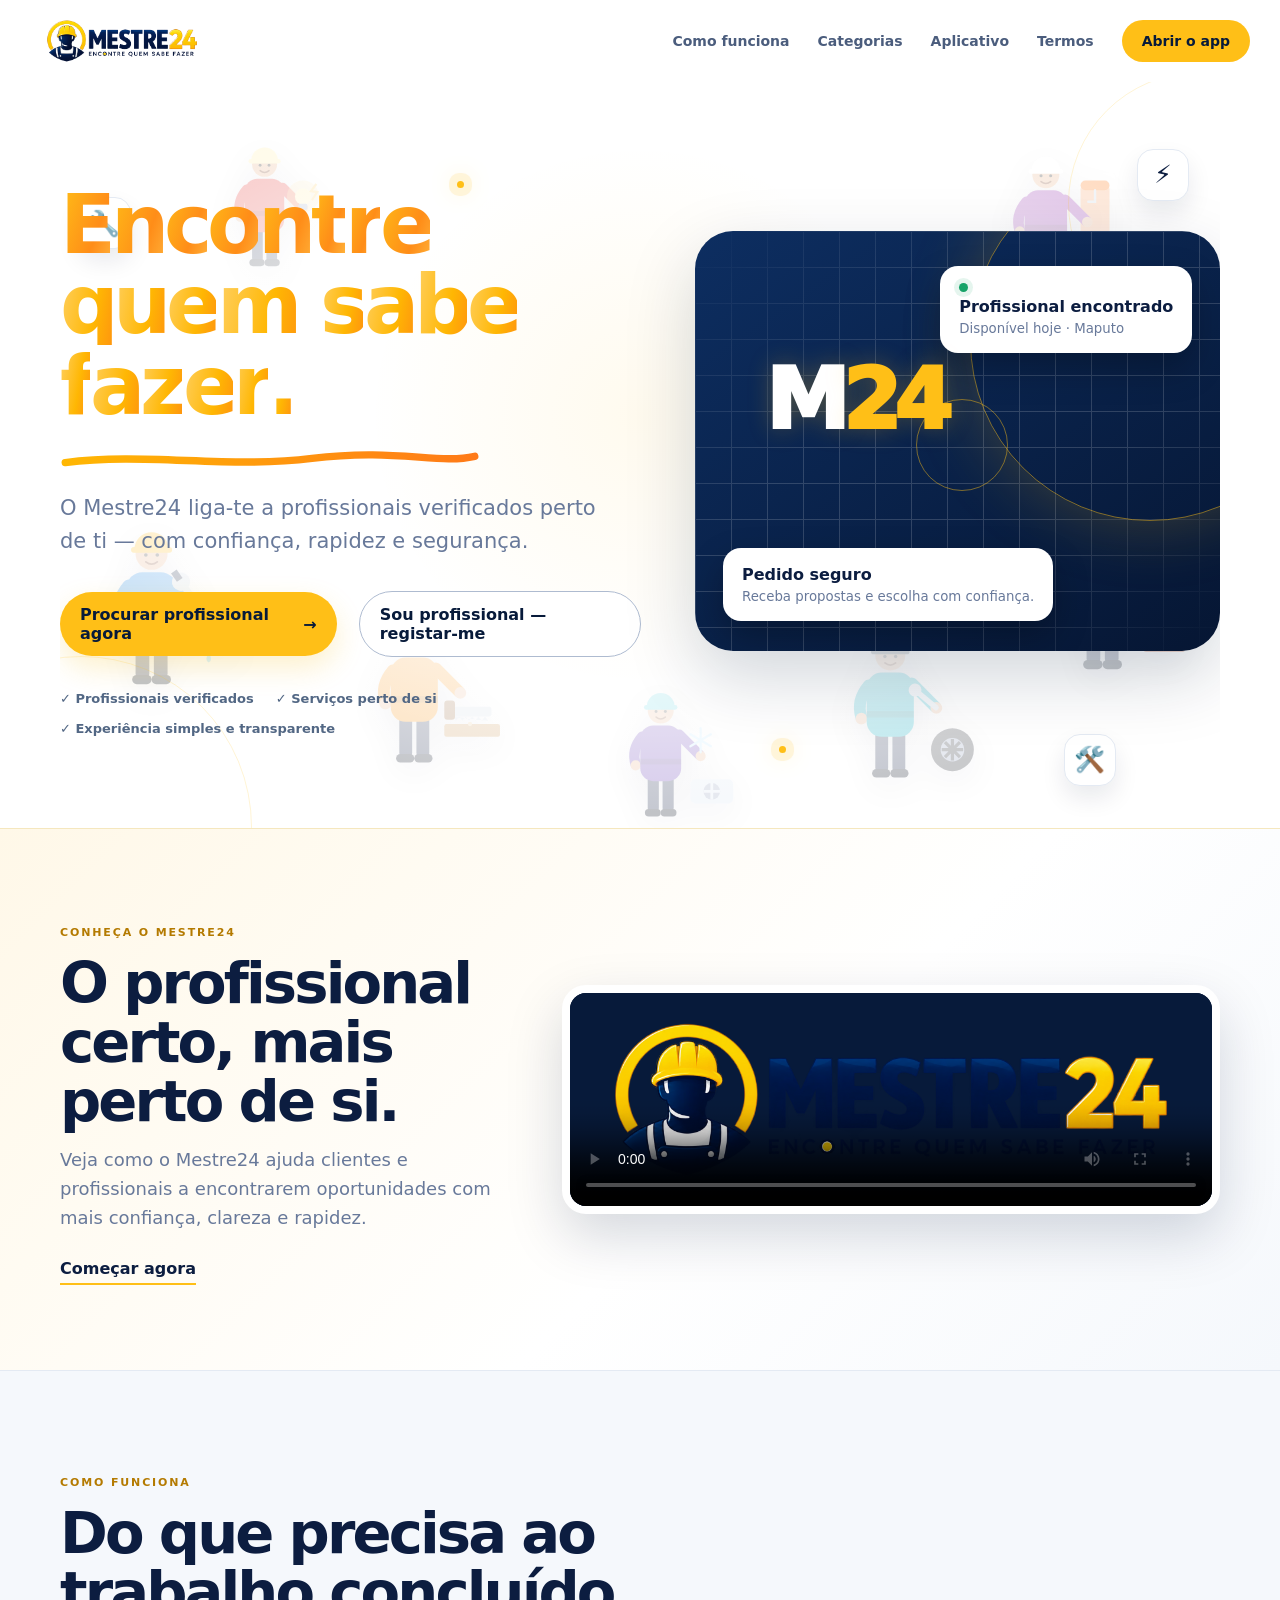
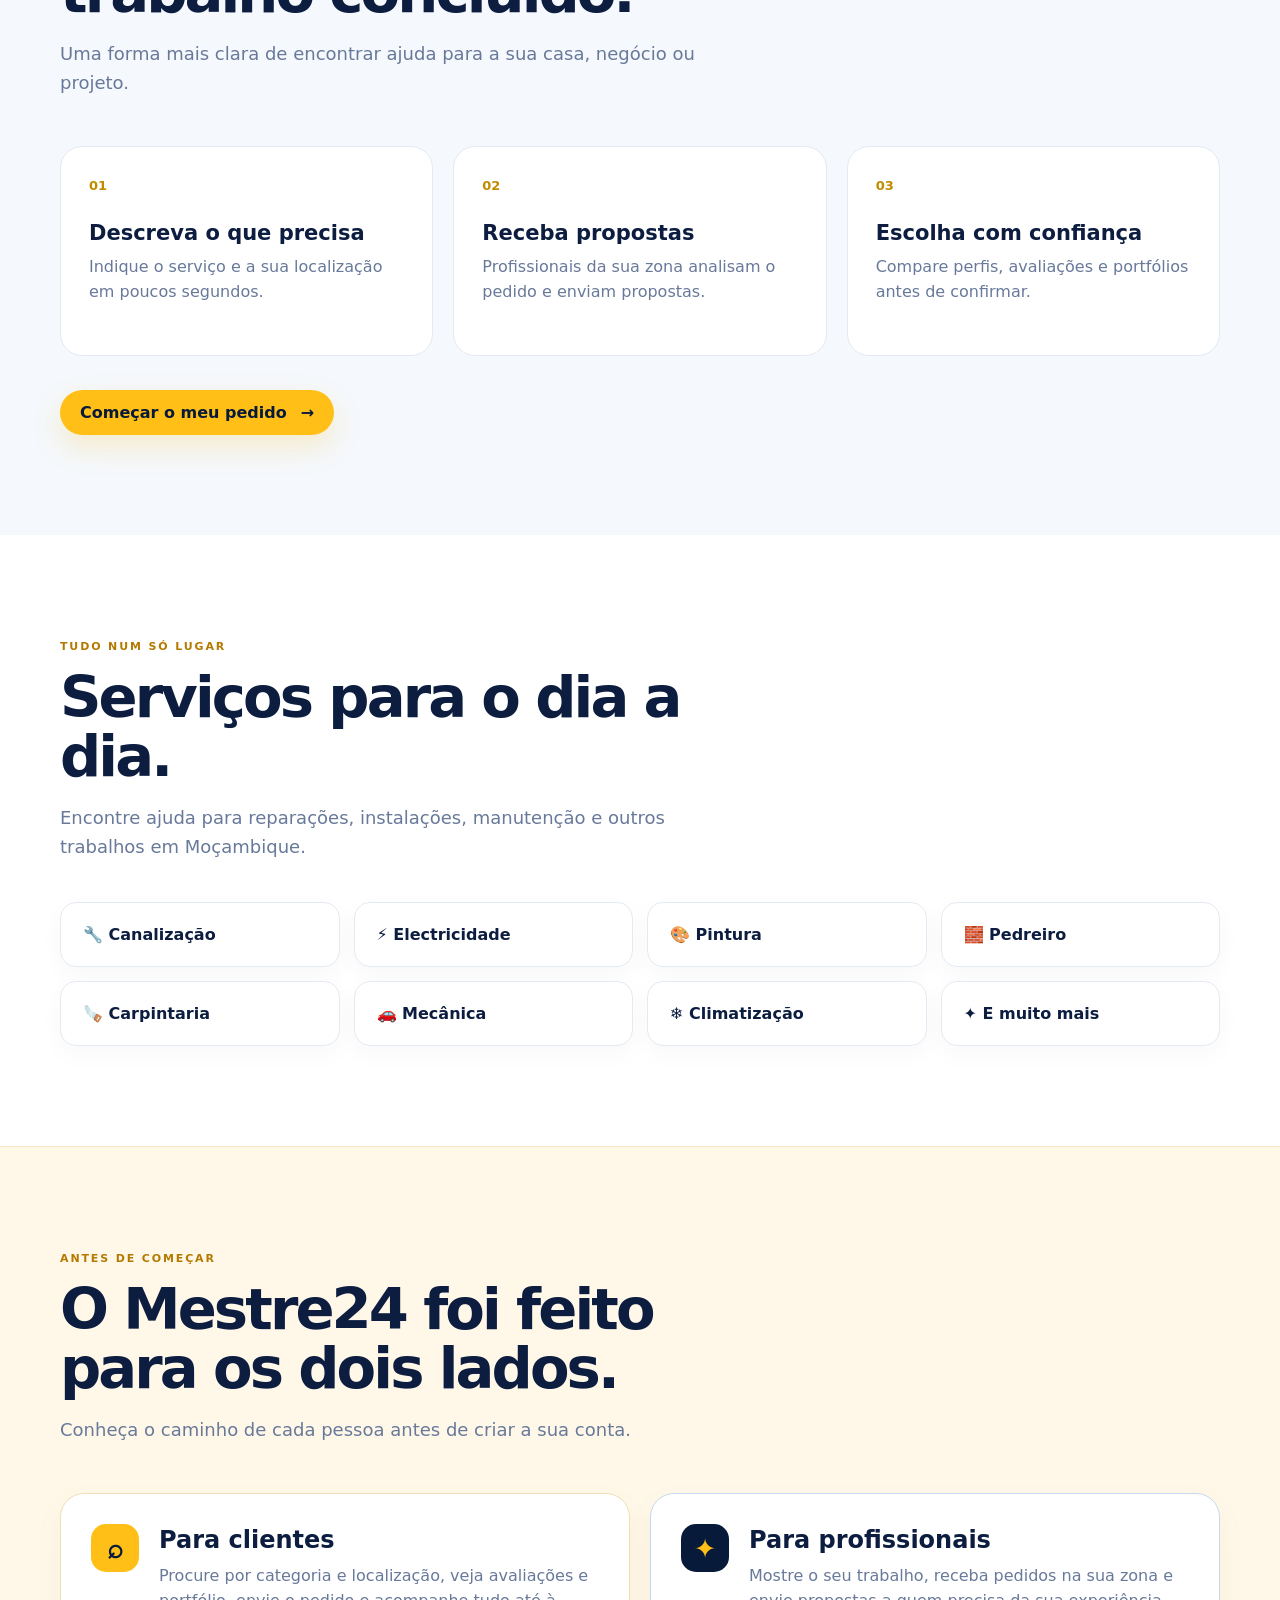
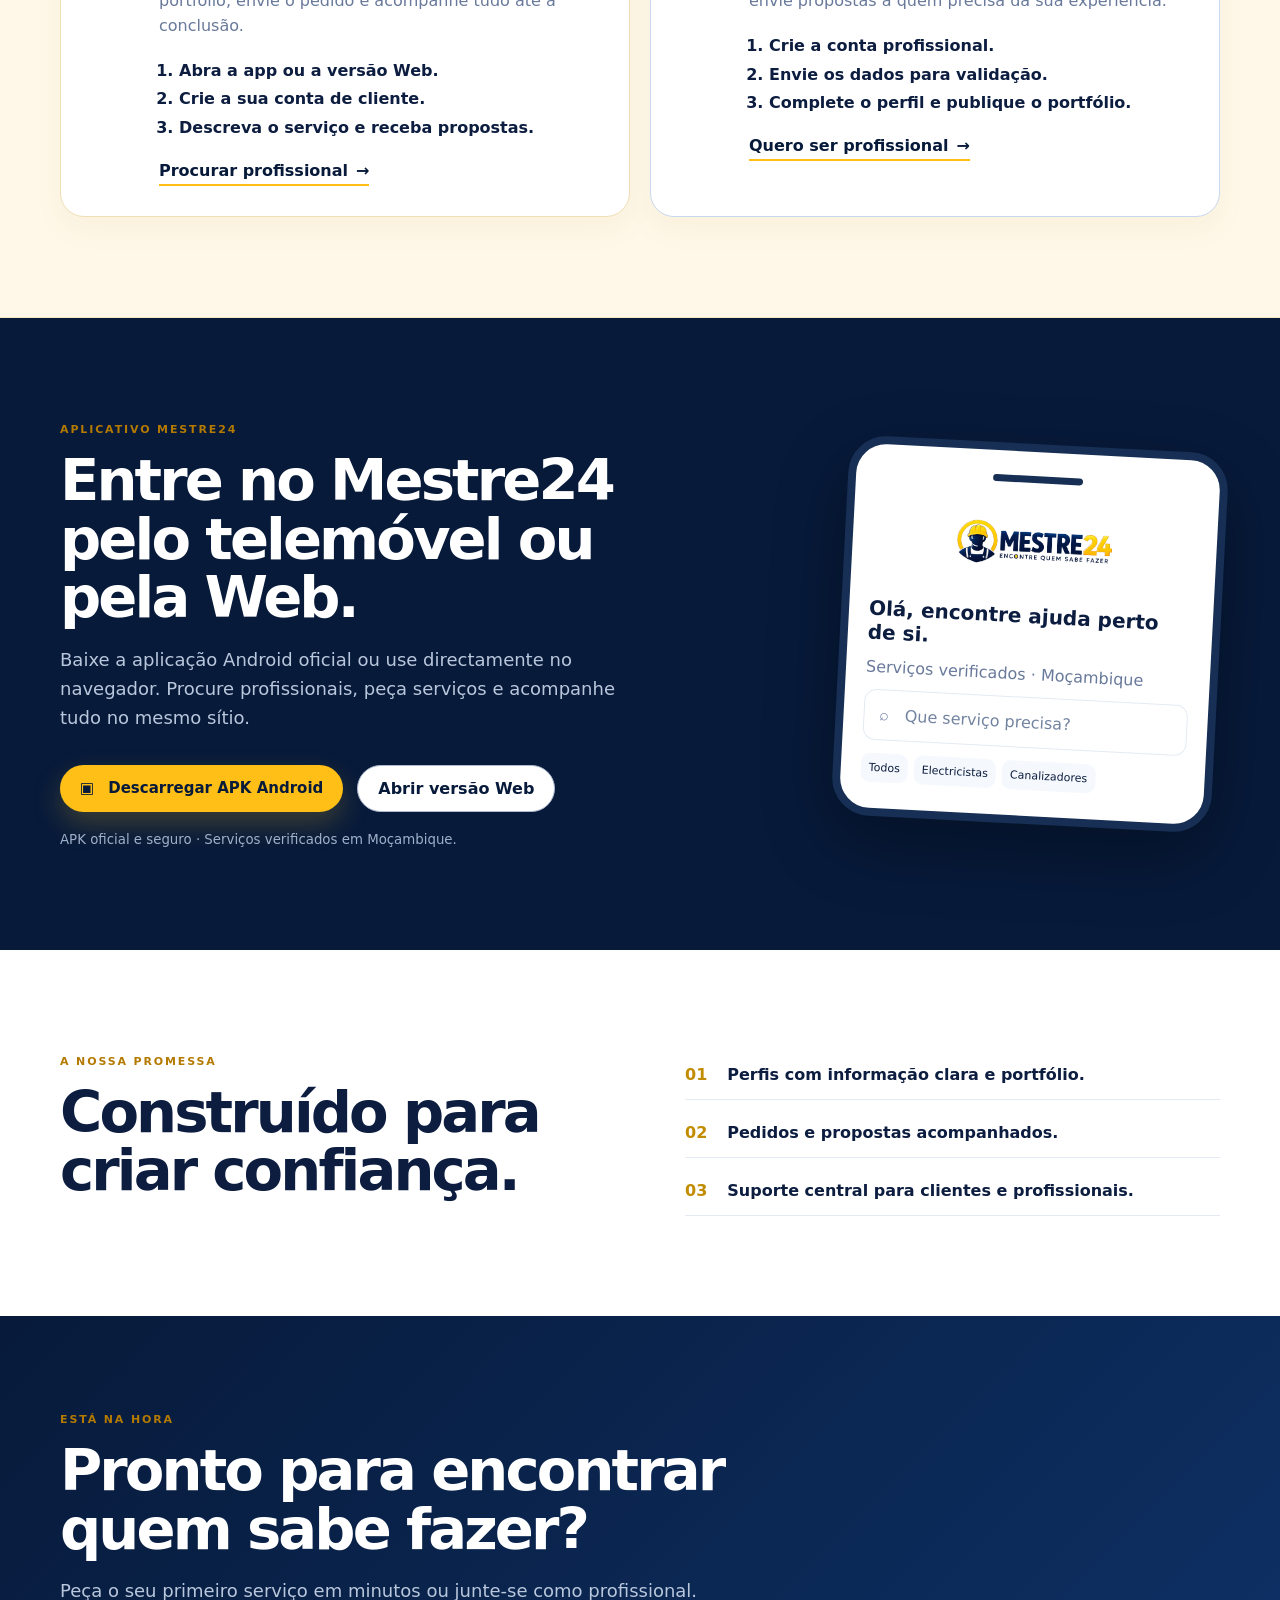
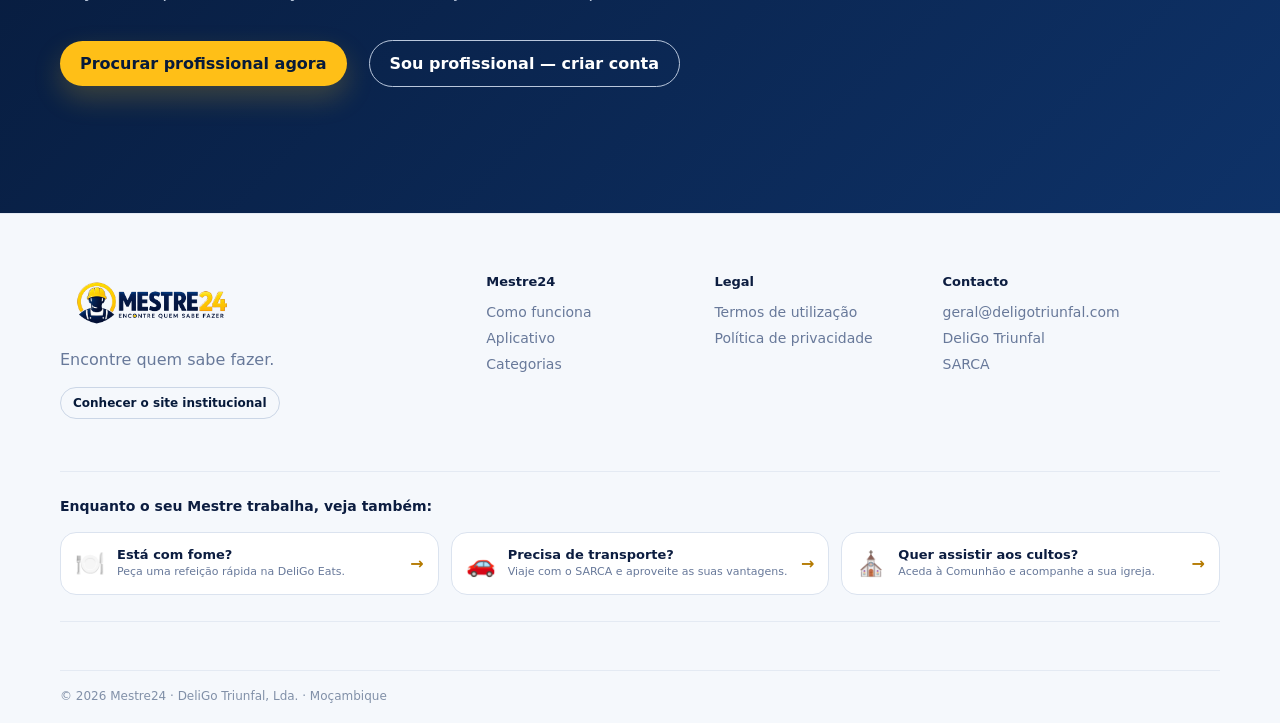
==== commit c0166344: "Substituir hero por animacao com profissionais" ====
--- a/index.html
+++ b/index.html
@@ -22,8 +22,9 @@
 
     <main>
       <section class="hero section-shell hero-animated">
+        <div class="m24-workers" aria-hidden="true" id="workers"></div>
         <div class="hero-ambient" aria-hidden="true"><span class="ambient-tool tool-one">🔧</span><span class="ambient-tool tool-two">⚡</span><span class="ambient-tool tool-three">🛠️</span><span class="ambient-dot dot-one"></span><span class="ambient-dot dot-two"></span></div>
-        <div class="hero-copy hero-content"><span class="eyebrow hero-reveal">MOÇAMBIQUE · SERVIÇOS LOCAIS</span><h1 class="hero-title hero-reveal">Encontre <span>quem sabe fazer.</span></h1><p class="hero-lead hero-reveal">O Mestre24 liga-te a profissionais verificados perto de ti — com confiança, rapidez e segurança.</p><div class="hero-actions hero-reveal"><a class="button button-gold" href="app2/?mode=client-signup">Procurar profissional agora <span>→</span></a><a class="button button-outline" href="app2/?mode=professional-signup">Sou profissional — registar-me</a></div><div class="hero-proof hero-reveal"><span>✓ Profissionais verificados</span><span>✓ Serviços perto de si</span><span>✓ Experiência simples e transparente</span></div></div>
+        <div class="hero-copy hero-content"><span class="eyebrow eyebrow-anim hero-reveal">MOÇAMBIQUE · SERVIÇOS LOCAIS</span><h1 class="hero-title hero-reveal" data-letters data-go-now>Encontre <span class="hl">quem sabe fazer.</span></h1><svg class="brush" viewBox="0 0 400 20" aria-hidden="true"><defs><linearGradient id="brushGrad" x1="0" x2="1"><stop offset="0" stop-color="#ffb703"/><stop offset="1" stop-color="#ff7a18"/></linearGradient></defs><path d="M5 12 C80 2, 160 18, 240 8 S360 14, 395 6"/></svg><p class="hero-lead hero-reveal">O Mestre24 liga-te a profissionais verificados perto de ti — com confiança, rapidez e segurança.</p><div class="hero-actions hero-reveal"><a class="button button-gold" href="app2/?mode=client-signup">Procurar profissional agora <span>→</span></a><a class="button button-outline" href="app2/?mode=professional-signup">Sou profissional — registar-me</a></div><div class="hero-proof hero-reveal"><span>✓ Profissionais verificados</span><span>✓ Serviços perto de si</span><span>✓ Experiência simples e transparente</span></div></div>
         <div class="hero-card hero-content"><div class="hero-grid-lines" aria-hidden="true"></div><div class="orb"></div><div class="hero-pulse"></div><div class="mini-card top"><span class="status-dot"></span><strong>Profissional encontrado</strong><small>Disponível hoje · Maputo</small></div><div class="worker-mark">M<span>24</span></div><div class="mini-card bottom"><strong>Pedido seguro</strong><small>Receba propostas e escolha com confiança.</small></div></div>
       </section>
 
@@ -41,5 +42,6 @@
     </main>
     <footer><div class="section-shell footer-grid"><div><a class="brand" href="index.html"><img src="assets/logo-mestre24.png" alt="Mestre24" /></a><p>Encontre quem sabe fazer.</p><a class="institutional-link" href="https://www.deligotriunfal.site" target="_blank" rel="noreferrer">Conhecer o site institucional</a></div><div><strong>Mestre24</strong><a href="#como-funciona">Como funciona</a><a href="#app">Aplicativo</a><a href="#categorias">Categorias</a></div><div><strong>Legal</strong><a href="termos.html">Termos de utilização</a><a href="privacidade.html">Política de privacidade</a></div><div><strong>Contacto</strong><a href="mailto:geral@deligotriunfal.com">geral@deligotriunfal.com</a><a href="https://www.deligotriunfal.site" target="_blank" rel="noreferrer">DeliGo Triunfal</a><a href="https://www.sarca.com" target="_blank" rel="noreferrer">SARCA</a></div></div><div class="section-shell partner-links"><p><strong>Enquanto o seu Mestre trabalha, veja também:</strong></p><div class="partner-grid"><a href="https://www.deligoeats.com" target="_blank" rel="noreferrer"><span>🍽️</span><span><b>Está com fome?</b><small>Peça uma refeição rápida na DeliGo Eats.</small></span><em>→</em></a><a href="https://www.sarca.com" target="_blank" rel="noreferrer"><span>🚗</span><span><b>Precisa de transporte?</b><small>Viaje com o SARCA e aproveite as suas vantagens.</small></span><em>→</em></a><a href="https://www.comunhao.com" target="_blank" rel="noreferrer"><span>⛪</span><span><b>Quer assistir aos cultos?</b><small>Aceda à Comunhão e acompanhe a sua igreja.</small></span><em>→</em></a></div></div><div class="section-shell copyright">© 2026 Mestre24 · DeliGo Triunfal, Lda. · Moçambique</div></footer>
     <script src="script.js"></script>
+    <script src="hero-animations.js"></script>
   </body>
 </html>
--- a/hero-animations.css
+++ b/hero-animations.css
@@ -29,3 +29,13 @@
 @keyframes chipFloat{to{transform:translateY(-4px)}}
 @media(max-width:760px){.hero-ambient{inset:-10px}.ambient-tool{width:40px;height:40px;font-size:19px}.tool-one{left:0;top:9%}.tool-two{right:0;top:5%}.tool-three{right:2%;bottom:5%}.dot-one{left:25%;top:12%}.dot-two{right:25%;bottom:10%}.hero-card{animation-delay:.1s}.hero-pulse{left:38%;top:38%}}
 @media(prefers-reduced-motion:reduce){.hero-reveal,.hero-card{opacity:1;transform:none;animation:none}.hero-title span,.ambient-tool,.ambient-dot,.hero-grid-lines,.hero-pulse,.worker-mark,.mini-card,.category-chip{animation:none}.hero-ambient::before,.hero-ambient::after{animation:none}}
+
+/* Trabalhadores SVG no fundo do hero */
+.m24-workers{position:absolute;inset:0;z-index:0;pointer-events:none;overflow:hidden}.m24-workers::after{content:"";position:absolute;inset:0;background:radial-gradient(ellipse 55% 50% at 50% 48%,rgba(255,255,255,.92) 0%,rgba(255,255,255,.62) 55%,rgba(255,255,255,0) 100%)}
+.m24-workers .w{position:absolute;width:var(--s,140px);opacity:.25;animation:wFloat var(--fd,7s) ease-in-out var(--dl,0s) infinite alternate;filter:drop-shadow(0 10px 18px rgba(7,26,58,.2))}.m24-workers .w svg{width:100%;height:auto;display:block;overflow:visible}.m24-workers .arm{transform-box:view-box;transform-origin:80px 60px}.m24-workers .swing{animation:swing 1.2s ease-in-out infinite alternate}.m24-workers .bob{animation:bob 1s ease-in-out infinite alternate}.m24-workers .drip{animation:drip 1.6s ease-in infinite}.m24-workers .glow{animation:glow 1.1s ease-in-out infinite alternate}.m24-workers .spark{animation:spark .9s steps(2,end) infinite}.m24-workers .roller{animation:roller 1.6s ease-in-out infinite alternate}.m24-workers .paint{transform-box:fill-box;transform-origin:top;animation:paint 1.6s ease-in-out infinite alternate}.m24-workers .brick{animation:brick 2.4s ease-in-out infinite}.m24-workers .saw{animation:saw .6s ease-in-out infinite alternate}.m24-workers .dust{animation:dust 1.2s ease-out infinite}.m24-workers .wheel,.m24-workers .flake,.m24-workers .fan{transform-box:fill-box;transform-origin:center;animation:spin 2.4s linear infinite}.m24-workers .fan{animation-duration:.8s}
+@keyframes wFloat{from{transform:translateY(-6px)}to{transform:translateY(8px)}}@keyframes swing{from{transform:rotate(-22deg)}to{transform:rotate(18deg)}}@keyframes bob{from{transform:rotate(-8deg)}to{transform:rotate(8deg)}}@keyframes drip{0%{transform:translateY(0);opacity:0}15%{opacity:1}100%{transform:translateY(26px);opacity:0}}@keyframes glow{from{opacity:.35}to{opacity:1}}@keyframes spark{0%{opacity:0}50%{opacity:1}100%{opacity:0}}@keyframes roller{from{transform:translateY(0)}to{transform:translateY(34px)}}@keyframes paint{from{transform:scaleY(.02)}to{transform:scaleY(1)}}@keyframes brick{0%{transform:translateY(-30px);opacity:0}30%{opacity:1}55%,100%{transform:translateY(0);opacity:1}}@keyframes saw{from{transform:translateX(-10px)}to{transform:translateX(10px)}}@keyframes dust{0%{transform:translate(0,0);opacity:1}100%{transform:translate(8px,-18px);opacity:0}}@keyframes spin{to{transform:rotate(360deg)}}
+.brush{display:block;margin:.2rem 0 0;width:min(420px,78%);height:auto;overflow:visible}.brush path{fill:none;stroke:url(#brushGrad);stroke-width:7;stroke-linecap:round;stroke-dasharray:520;stroke-dashoffset:520;animation:brush 1.1s ease 1.9s forwards}@keyframes brush{to{stroke-dashoffset:0}}
+[data-letters]{aria-live:off}.wd{display:inline-block;white-space:nowrap}.ch{display:inline-block;opacity:0;will-change:transform,opacity,filter}.split.go .ch{animation:chIn .75s cubic-bezier(.2,.9,.3,1.25) calc(var(--i)*42ms + var(--base,0ms)) both,chWave 4.5s ease-in-out calc(var(--i)*70ms + 1.6s) infinite}.hl .ch{background:linear-gradient(100deg,#ffd166 0%,#ffb703 25%,#ff7a18 50%,#ffb703 75%,#ffd166 100%);background-size:300% 100%;-webkit-background-clip:text;background-clip:text;color:transparent}.split.go .hl .ch{animation:chIn .75s cubic-bezier(.2,.9,.3,1.25) calc(var(--i)*42ms + var(--base,0ms)) both,chWave 4.5s ease-in-out calc(var(--i)*70ms + 1.6s) infinite,shine 3.5s linear calc(var(--i)*60ms) infinite}@keyframes chIn{from{opacity:0;transform:translateY(.7em) rotate(10deg) scale(.7);filter:blur(10px)}to{opacity:1;transform:none;filter:blur(0)}}@keyframes chWave{0%,70%,100%{transform:none}82%{transform:translateY(-.12em) scale(1.06)}92%{transform:translateY(.02em)}}@keyframes shine{to{background-position:-300% 0}}
+.eyebrow-anim{display:inline-block;letter-spacing:.6em;animation:eyeIn 1.3s ease .1s forwards}@keyframes eyeIn{to{letter-spacing:.22em}}
+@media(max-width:760px){.m24-workers .w{--s:96px!important;opacity:.16}.m24-workers .w:nth-child(n+6){display:none}.brush{margin-left:auto;margin-right:auto;width:70%}}
+@media(prefers-reduced-motion:reduce){.m24-workers .w,.m24-workers .w *,.ch,.brush path,.eyebrow-anim{animation:none!important}.ch,.eyebrow-anim{opacity:1!important;letter-spacing:normal}.brush path{stroke-dashoffset:0}}
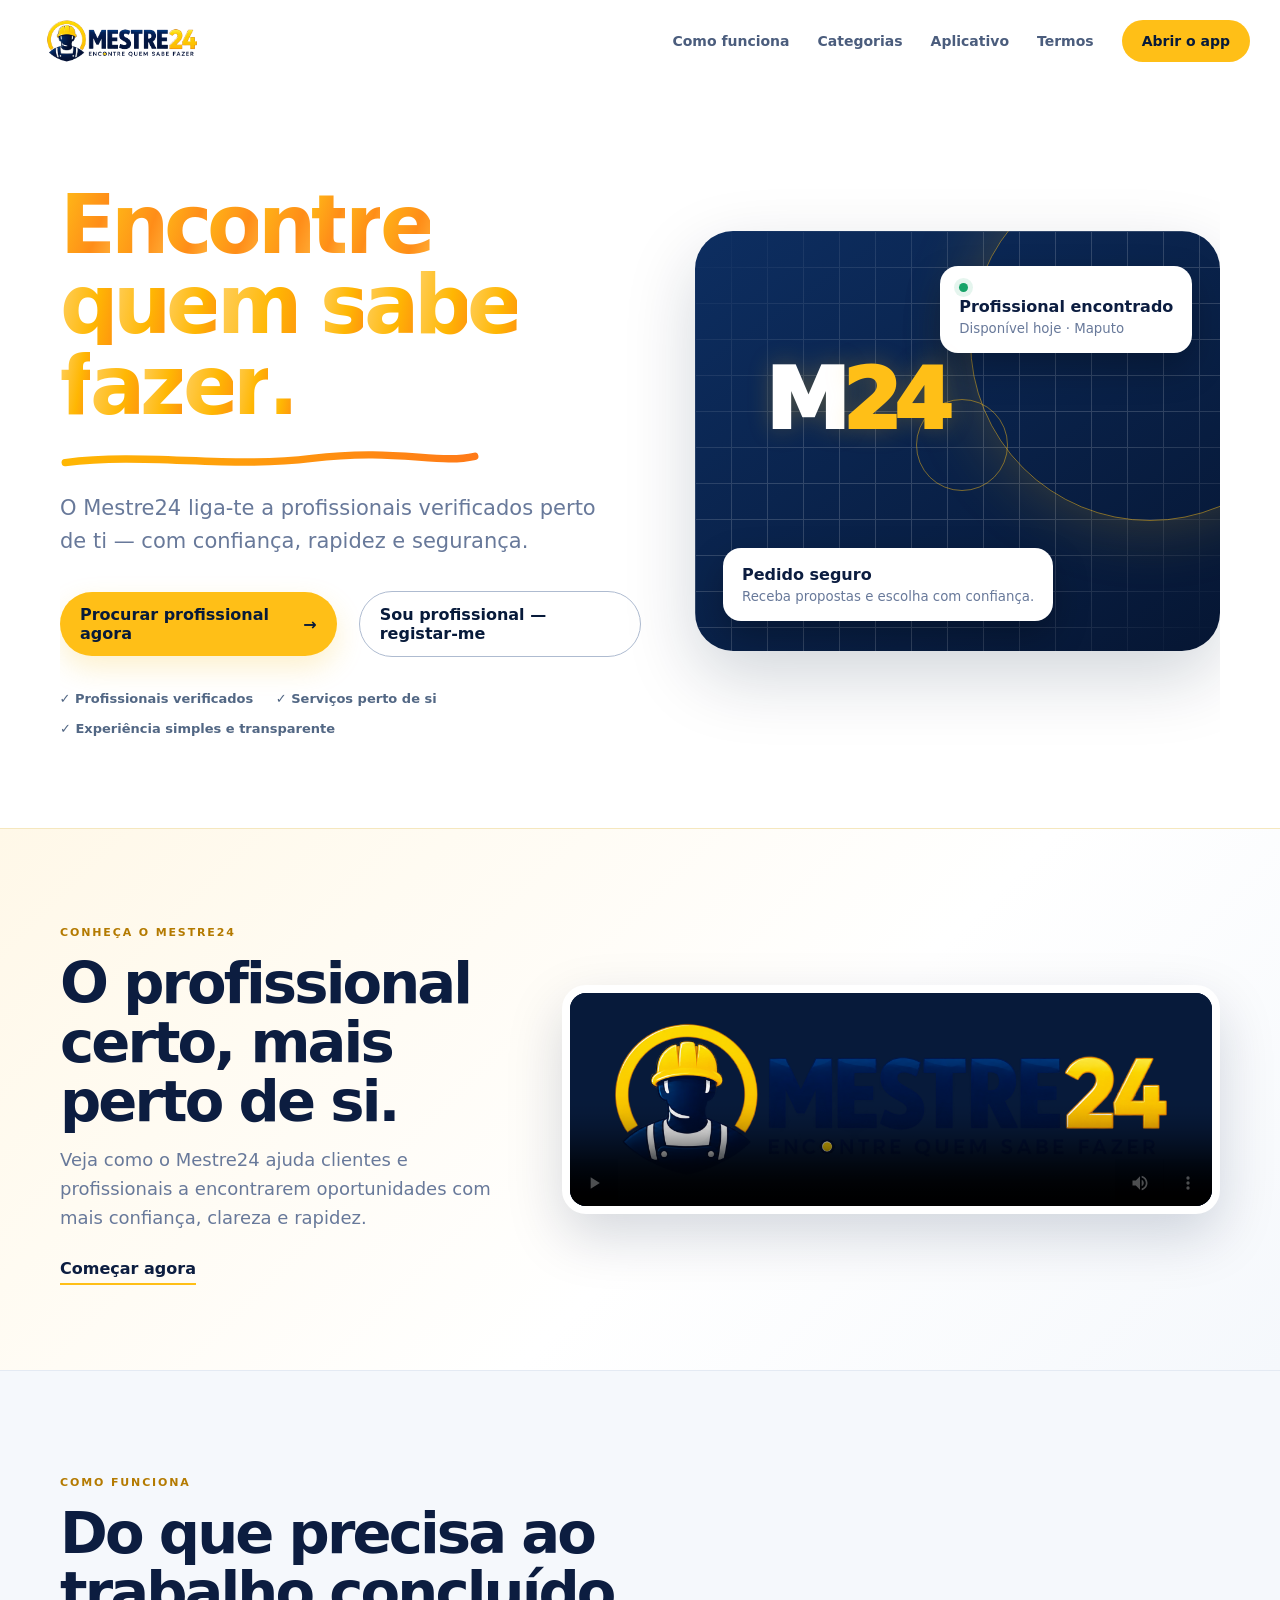
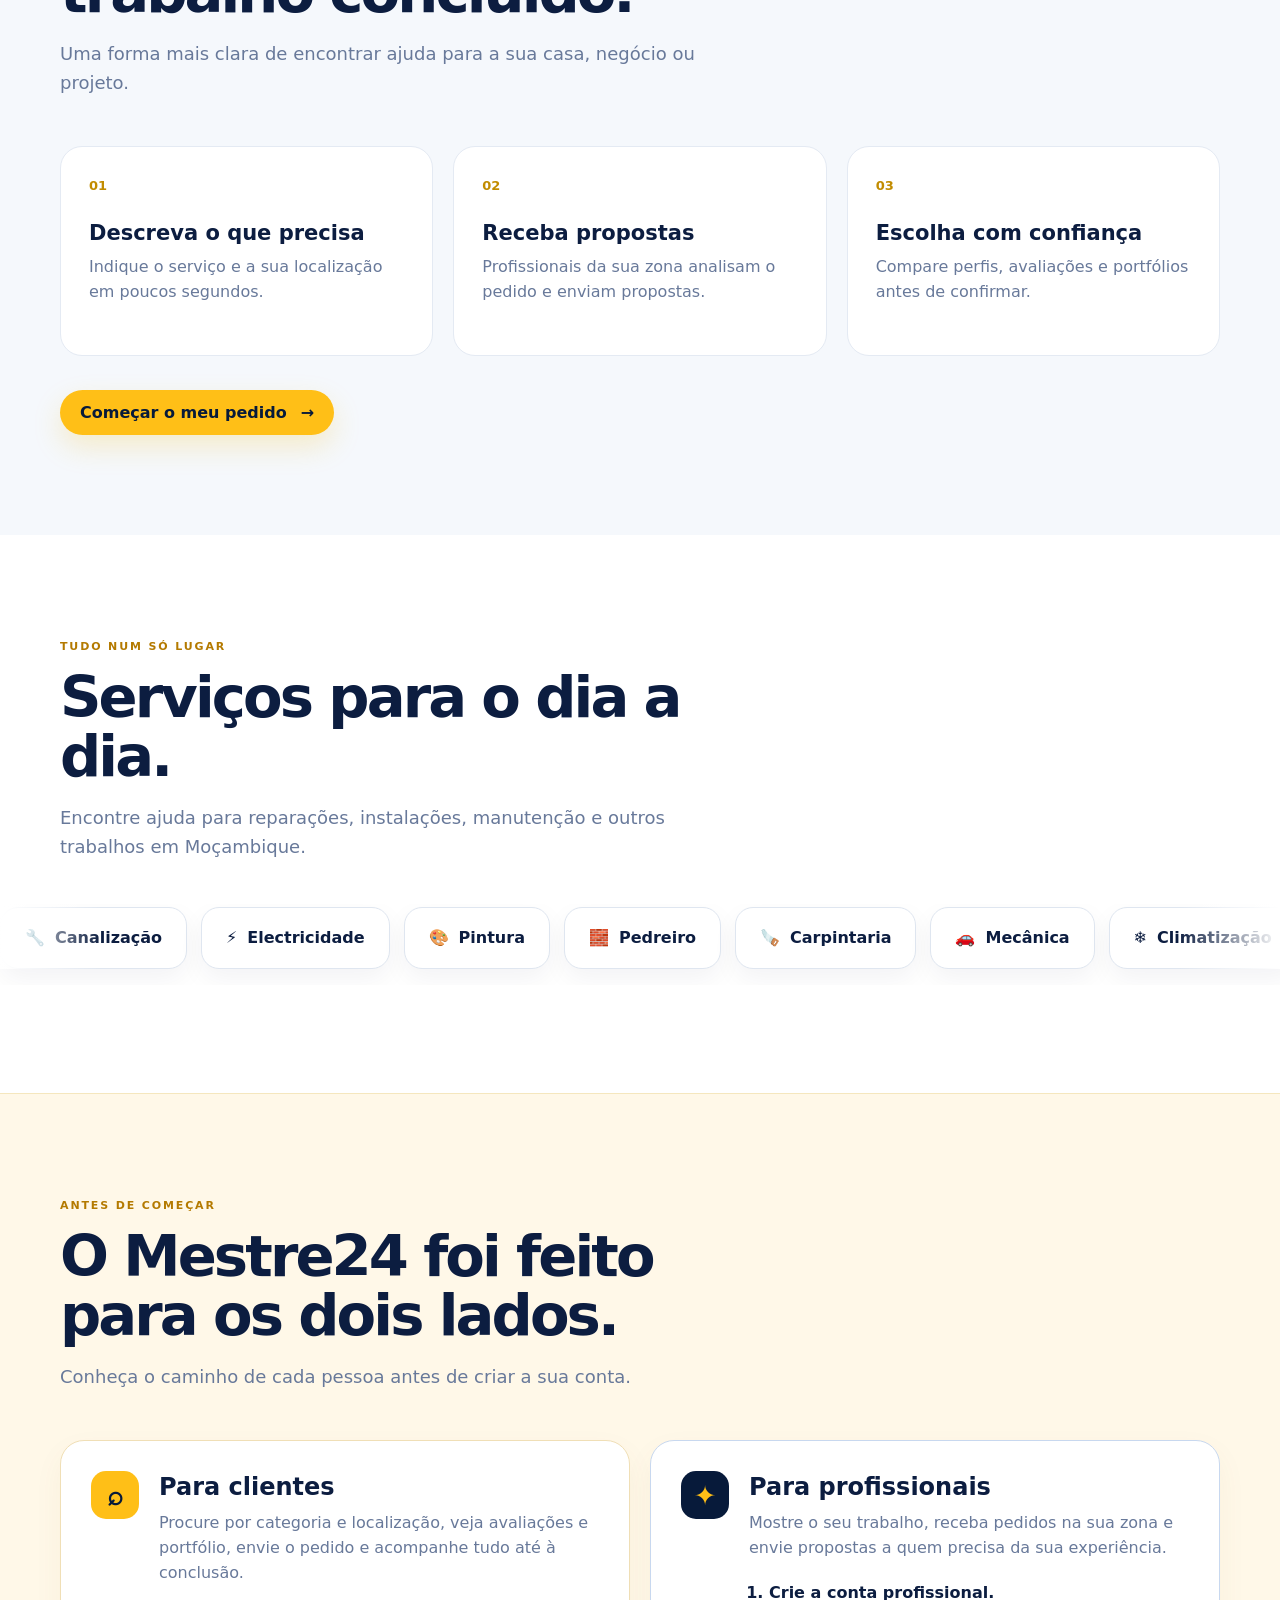
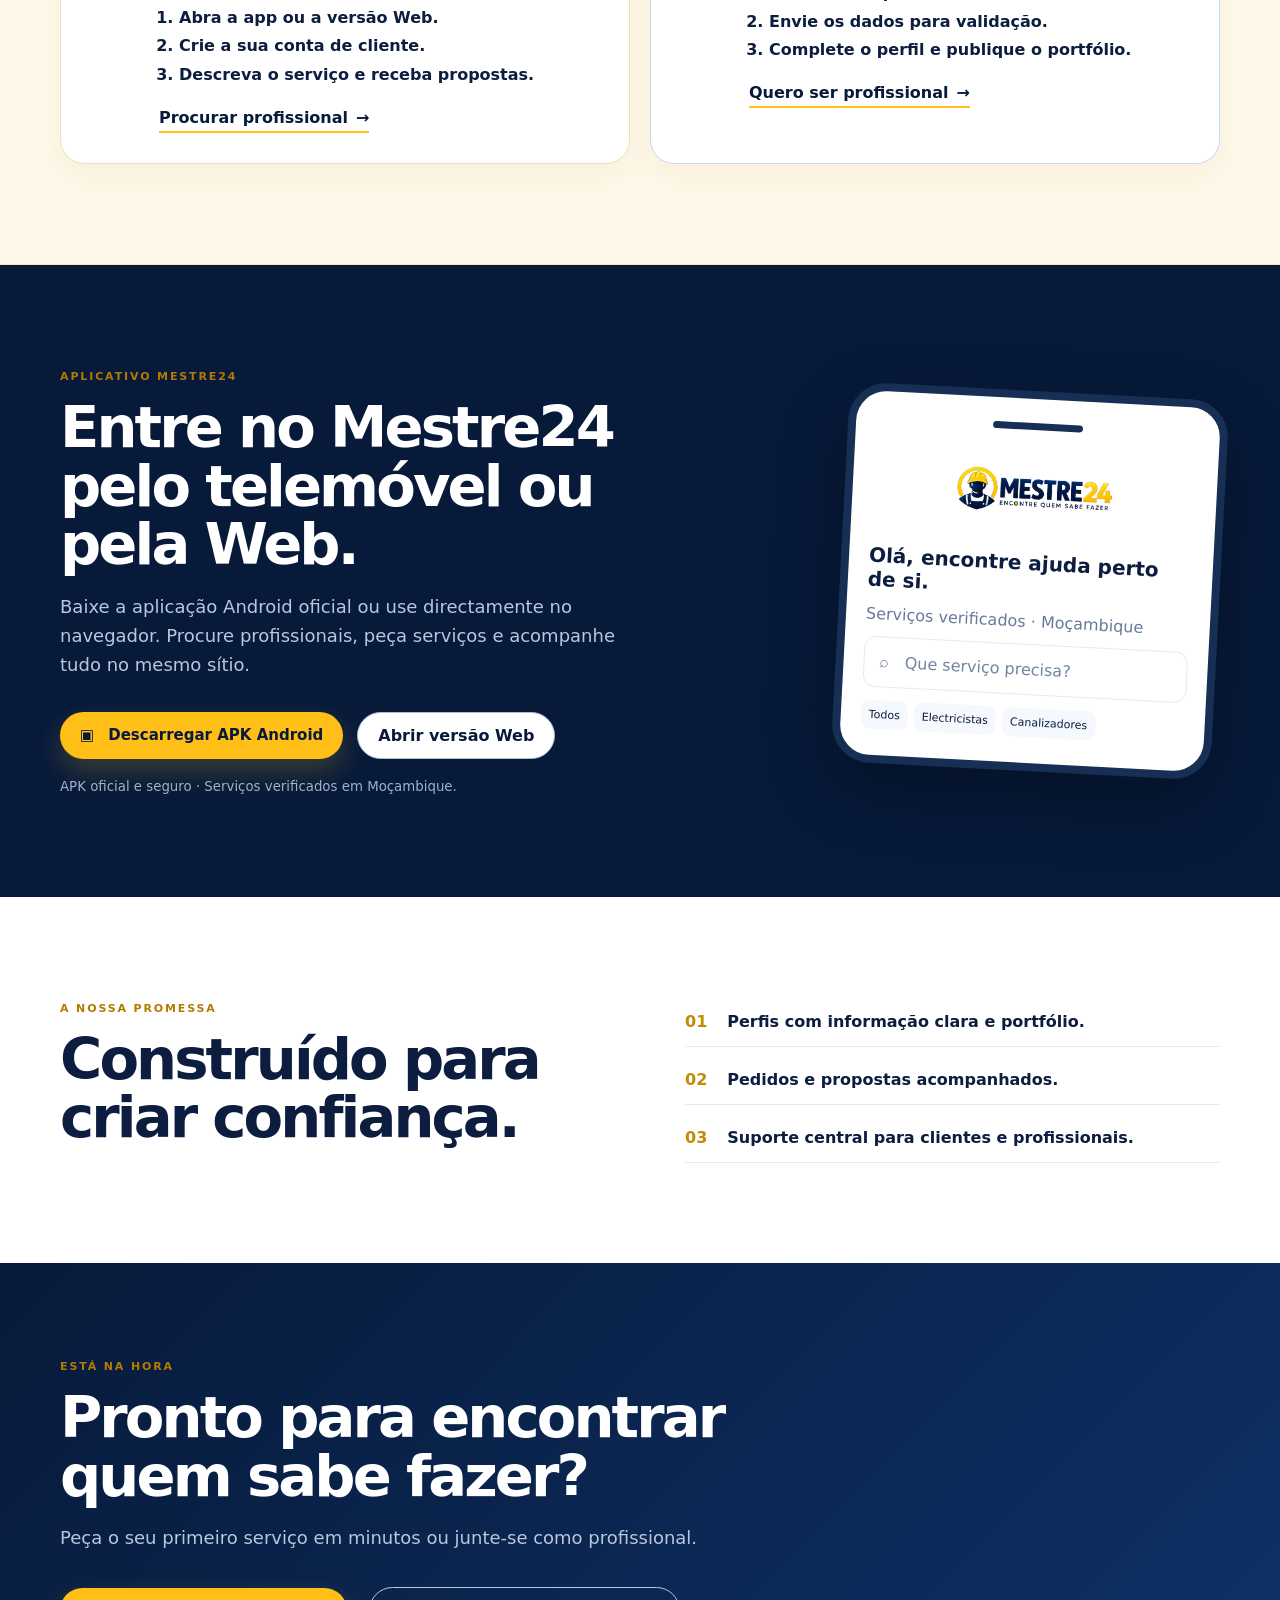
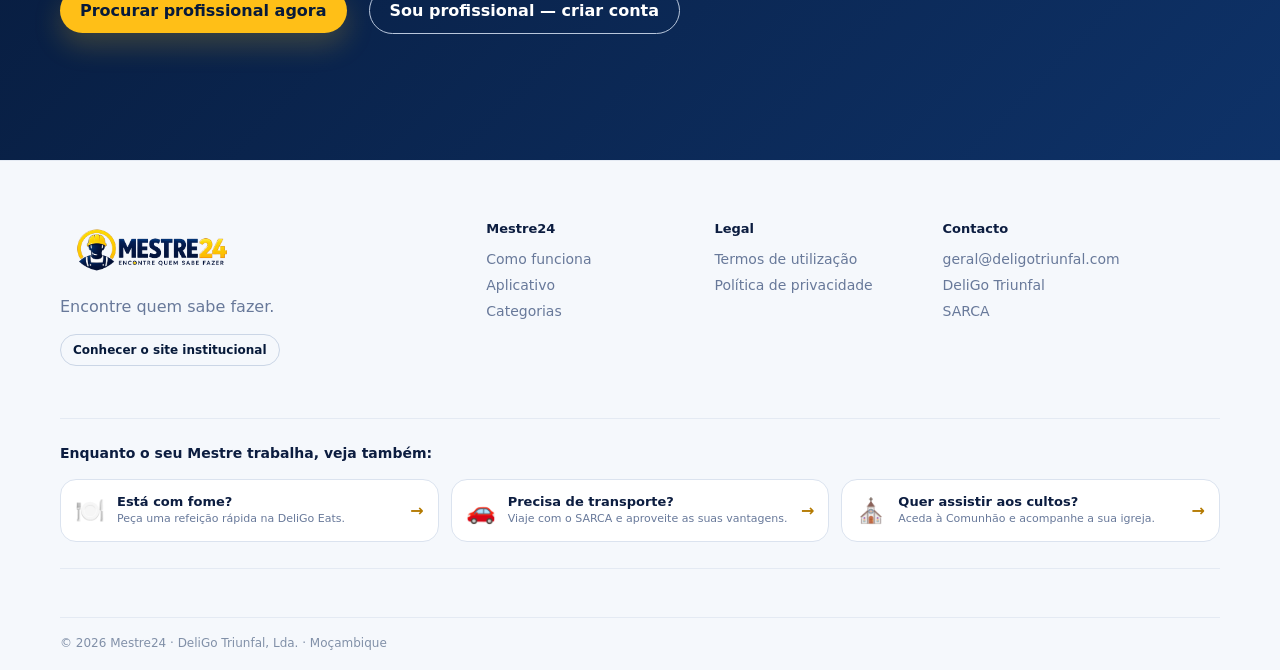
==== commit 843d7366: "Melhorar faixa de servicos e limpar fundo do hero" ====
--- a/index.html
+++ b/index.html
@@ -22,8 +22,6 @@
 
     <main>
       <section class="hero section-shell hero-animated">
-        <div class="m24-workers" aria-hidden="true" id="workers"></div>
-        <div class="hero-ambient" aria-hidden="true"><span class="ambient-tool tool-one">🔧</span><span class="ambient-tool tool-two">⚡</span><span class="ambient-tool tool-three">🛠️</span><span class="ambient-dot dot-one"></span><span class="ambient-dot dot-two"></span></div>
         <div class="hero-copy hero-content"><span class="eyebrow eyebrow-anim hero-reveal">MOÇAMBIQUE · SERVIÇOS LOCAIS</span><h1 class="hero-title hero-reveal" data-letters data-go-now>Encontre <span class="hl">quem sabe fazer.</span></h1><svg class="brush" viewBox="0 0 400 20" aria-hidden="true"><defs><linearGradient id="brushGrad" x1="0" x2="1"><stop offset="0" stop-color="#ffb703"/><stop offset="1" stop-color="#ff7a18"/></linearGradient></defs><path d="M5 12 C80 2, 160 18, 240 8 S360 14, 395 6"/></svg><p class="hero-lead hero-reveal">O Mestre24 liga-te a profissionais verificados perto de ti — com confiança, rapidez e segurança.</p><div class="hero-actions hero-reveal"><a class="button button-gold" href="app2/?mode=client-signup">Procurar profissional agora <span>→</span></a><a class="button button-outline" href="app2/?mode=professional-signup">Sou profissional — registar-me</a></div><div class="hero-proof hero-reveal"><span>✓ Profissionais verificados</span><span>✓ Serviços perto de si</span><span>✓ Experiência simples e transparente</span></div></div>
         <div class="hero-card hero-content"><div class="hero-grid-lines" aria-hidden="true"></div><div class="orb"></div><div class="hero-pulse"></div><div class="mini-card top"><span class="status-dot"></span><strong>Profissional encontrado</strong><small>Disponível hoje · Maputo</small></div><div class="worker-mark">M<span>24</span></div><div class="mini-card bottom"><strong>Pedido seguro</strong><small>Receba propostas e escolha com confiança.</small></div></div>
       </section>
@@ -32,7 +30,7 @@
 
       <section id="como-funciona" class="light-section"><div class="section-shell"><div class="section-heading"><span class="eyebrow">COMO FUNCIONA</span><h2>Do que precisa ao trabalho concluído.</h2><p>Uma forma mais clara de encontrar ajuda para a sua casa, negócio ou projeto.</p></div><div class="steps"><article><b>01</b><h3>Descreva o que precisa</h3><p>Indique o serviço e a sua localização em poucos segundos.</p></article><article><b>02</b><h3>Receba propostas</h3><p>Profissionais da sua zona analisam o pedido e enviam propostas.</p></article><article><b>03</b><h3>Escolha com confiança</h3><p>Compare perfis, avaliações e portfólios antes de confirmar.</p></article></div><a class="button button-gold section-cta" href="app2/?mode=client-signup">Começar o meu pedido <span>→</span></a></div></section>
 
-      <section id="categorias" class="section-shell categories"><div class="section-heading"><span class="eyebrow">TUDO NUM SÓ LUGAR</span><h2>Serviços para o dia a dia.</h2><p>Encontre ajuda para reparações, instalações, manutenção e outros trabalhos em Moçambique.</p></div><div class="category-grid"><span class="category-chip">🔧 Canalização</span><span class="category-chip">⚡ Electricidade</span><span class="category-chip">🎨 Pintura</span><span class="category-chip">🧱 Pedreiro</span><span class="category-chip">🪚 Carpintaria</span><span class="category-chip">🚗 Mecânica</span><span class="category-chip">❄️ Climatização</span><span class="category-chip">✦ E muito mais</span></div></section>
+      <section id="categorias" class="categories"><div class="section-shell"><div class="section-heading"><span class="eyebrow">TUDO NUM SÓ LUGAR</span><h2>Serviços para o dia a dia.</h2><p>Encontre ajuda para reparações, instalações, manutenção e outros trabalhos em Moçambique.</p></div></div><div class="service-marquee" aria-label="Categorias de serviços"><div class="service-track"><div class="service-set"><span class="service-chip">🔧 <b>Canalização</b></span><span class="service-chip">⚡ <b>Electricidade</b></span><span class="service-chip">🎨 <b>Pintura</b></span><span class="service-chip">🧱 <b>Pedreiro</b></span><span class="service-chip">🪚 <b>Carpintaria</b></span><span class="service-chip">🚗 <b>Mecânica</b></span><span class="service-chip">❄️ <b>Climatização</b></span><span class="service-chip">✦ <b>E muito mais</b></span></div><div class="service-set" aria-hidden="true"><span class="service-chip">🔧 <b>Canalização</b></span><span class="service-chip">⚡ <b>Electricidade</b></span><span class="service-chip">🎨 <b>Pintura</b></span><span class="service-chip">🧱 <b>Pedreiro</b></span><span class="service-chip">🪚 <b>Carpintaria</b></span><span class="service-chip">🚗 <b>Mecânica</b></span><span class="service-chip">❄️ <b>Climatização</b></span><span class="service-chip">✦ <b>E muito mais</b></span></div></div></div></section>
 
       <section class="audience-section"><div class="section-shell"><div class="section-heading"><span class="eyebrow">ANTES DE COMEÇAR</span><h2>O Mestre24 foi feito para os dois lados.</h2><p>Conheça o caminho de cada pessoa antes de criar a sua conta.</p></div><div class="audience-grid"><article class="audience-card"><div class="audience-icon">⌕</div><div><h3>Para clientes</h3><p>Procure por categoria e localização, veja avaliações e portfólio, envie o pedido e acompanhe tudo até à conclusão.</p><ol><li>Abra a app ou a versão Web.</li><li>Crie a sua conta de cliente.</li><li>Descreva o serviço e receba propostas.</li></ol><a class="card-link" href="app2/?mode=client-signup">Procurar profissional <span>→</span></a></div></article><article class="audience-card professional"><div class="audience-icon">✦</div><div><h3>Para profissionais</h3><p>Mostre o seu trabalho, receba pedidos na sua zona e envie propostas a quem precisa da sua experiência.</p><ol><li>Crie a conta profissional.</li><li>Envie os dados para validação.</li><li>Complete o perfil e publique o portfólio.</li></ol><a class="card-link" href="app2/?mode=professional-signup">Quero ser profissional <span>→</span></a></div></article></div></div></section>
 
--- a/styles.css
+++ b/styles.css
@@ -5,3 +5,18 @@
 @media(max-width:760px){.audience-section{padding:70px 0}.audience-grid{grid-template-columns:1fr;margin-top:32px}.audience-card{padding:22px;gap:14px}.audience-card h3{font-size:21px}}
 .vinheta-section{background:linear-gradient(135deg,#fff8e8 0%,#fff 58%,#f5f8fc 100%);padding:92px 0;border-top:1px solid #f5e7be;border-bottom:1px solid var(--line)}.vinheta-grid{display:grid;grid-template-columns:.8fr 1.2fr;gap:64px;align-items:center}.vinheta-copy h2{font-size:clamp(34px,4.5vw,58px);line-height:1.02;letter-spacing:-.05em;margin:15px 0}.vinheta-copy p{color:var(--muted);font-size:18px;line-height:1.6;max-width:450px;margin:0 0 26px}.vinheta-frame{background:var(--navy);border:8px solid #fff;border-radius:24px;overflow:hidden;box-shadow:0 22px 55px #071a3a2b}.vinheta-frame video{display:block;width:100%;height:auto;max-height:430px;object-fit:cover;background:#071a3a}.vinheta-frame video p{color:#fff;padding:22px;line-height:1.5}.vinheta-frame video a{color:var(--gold);font-weight:800}.section-cta{margin-top:34px}.card-link{display:inline-flex;gap:8px;align-items:center;margin-top:18px;color:var(--navy);font-weight:850;border-bottom:2px solid var(--gold);padding-bottom:4px}.download-button{font-size:15px}.final-cta{background:linear-gradient(135deg,#071a3a,#0e3268);color:#fff;padding:92px 0}.final-cta h2{font-size:clamp(34px,4.5vw,58px);line-height:1.02;letter-spacing:-.05em;max-width:700px;margin:15px 0}.final-cta p{color:#b9c7dc;font-size:18px;line-height:1.6}.final-cta .button-outline{background:transparent;border-color:#b9c7dc;color:#fff}@media(max-width:760px){.vinheta-section{padding:70px 0}.vinheta-grid{grid-template-columns:1fr;gap:32px}.vinheta-frame{border-width:5px;border-radius:18px}.vinheta-frame video{max-height:none}.final-cta{padding:70px 0}.final-cta .hero-actions{gap:14px}.final-cta .button{width:100%;justify-content:center}.card-link{margin-top:14px}}
 @media(max-width:760px){.partner-links{margin-top:38px}.partner-grid{grid-template-columns:1fr}.partner-grid a{padding:13px}}
+
+/* Faixa contínua de serviços: ocupa toda a largura sem elementos decorativos no fundo. */
+.categories{padding:100px 0 108px;overflow:hidden}
+.service-marquee{width:100%;margin-top:42px;overflow:hidden;position:relative;padding:3px 0 16px}
+.service-marquee::before,.service-marquee::after{content:"";position:absolute;z-index:1;top:0;bottom:16px;width:clamp(24px,8vw,150px);pointer-events:none}
+.service-marquee::before{left:0;background:linear-gradient(90deg,#fff,transparent)}
+.service-marquee::after{right:0;background:linear-gradient(270deg,#fff,transparent)}
+.service-track{display:flex;width:max-content;animation:serviceMarquee 32s linear infinite}
+.service-set{display:flex;gap:14px;padding-right:14px}
+.service-chip{display:inline-flex;align-items:center;gap:10px;min-height:62px;padding:0 24px;border:1px solid #dfe6f0;border-radius:18px;background:#fff;color:var(--ink);font-size:16px;white-space:nowrap;box-shadow:0 10px 26px #071a3a0d;transition:transform .2s ease,border-color .2s ease,box-shadow .2s ease}
+.service-chip:hover{transform:translateY(-3px);border-color:var(--gold);box-shadow:0 14px 30px #071a3a16}
+.service-chip:first-letter{font-size:22px}
+@keyframes serviceMarquee{from{transform:translateX(0)}to{transform:translateX(-50%)}}
+@media(max-width:760px){.categories{padding:70px 0}.service-marquee{margin-top:32px}.service-chip{min-height:54px;padding:0 18px;font-size:14px;border-radius:15px}.service-track{animation-duration:27s}}
+@media(prefers-reduced-motion:reduce){.service-track{animation:none}.service-marquee{overflow-x:auto}}
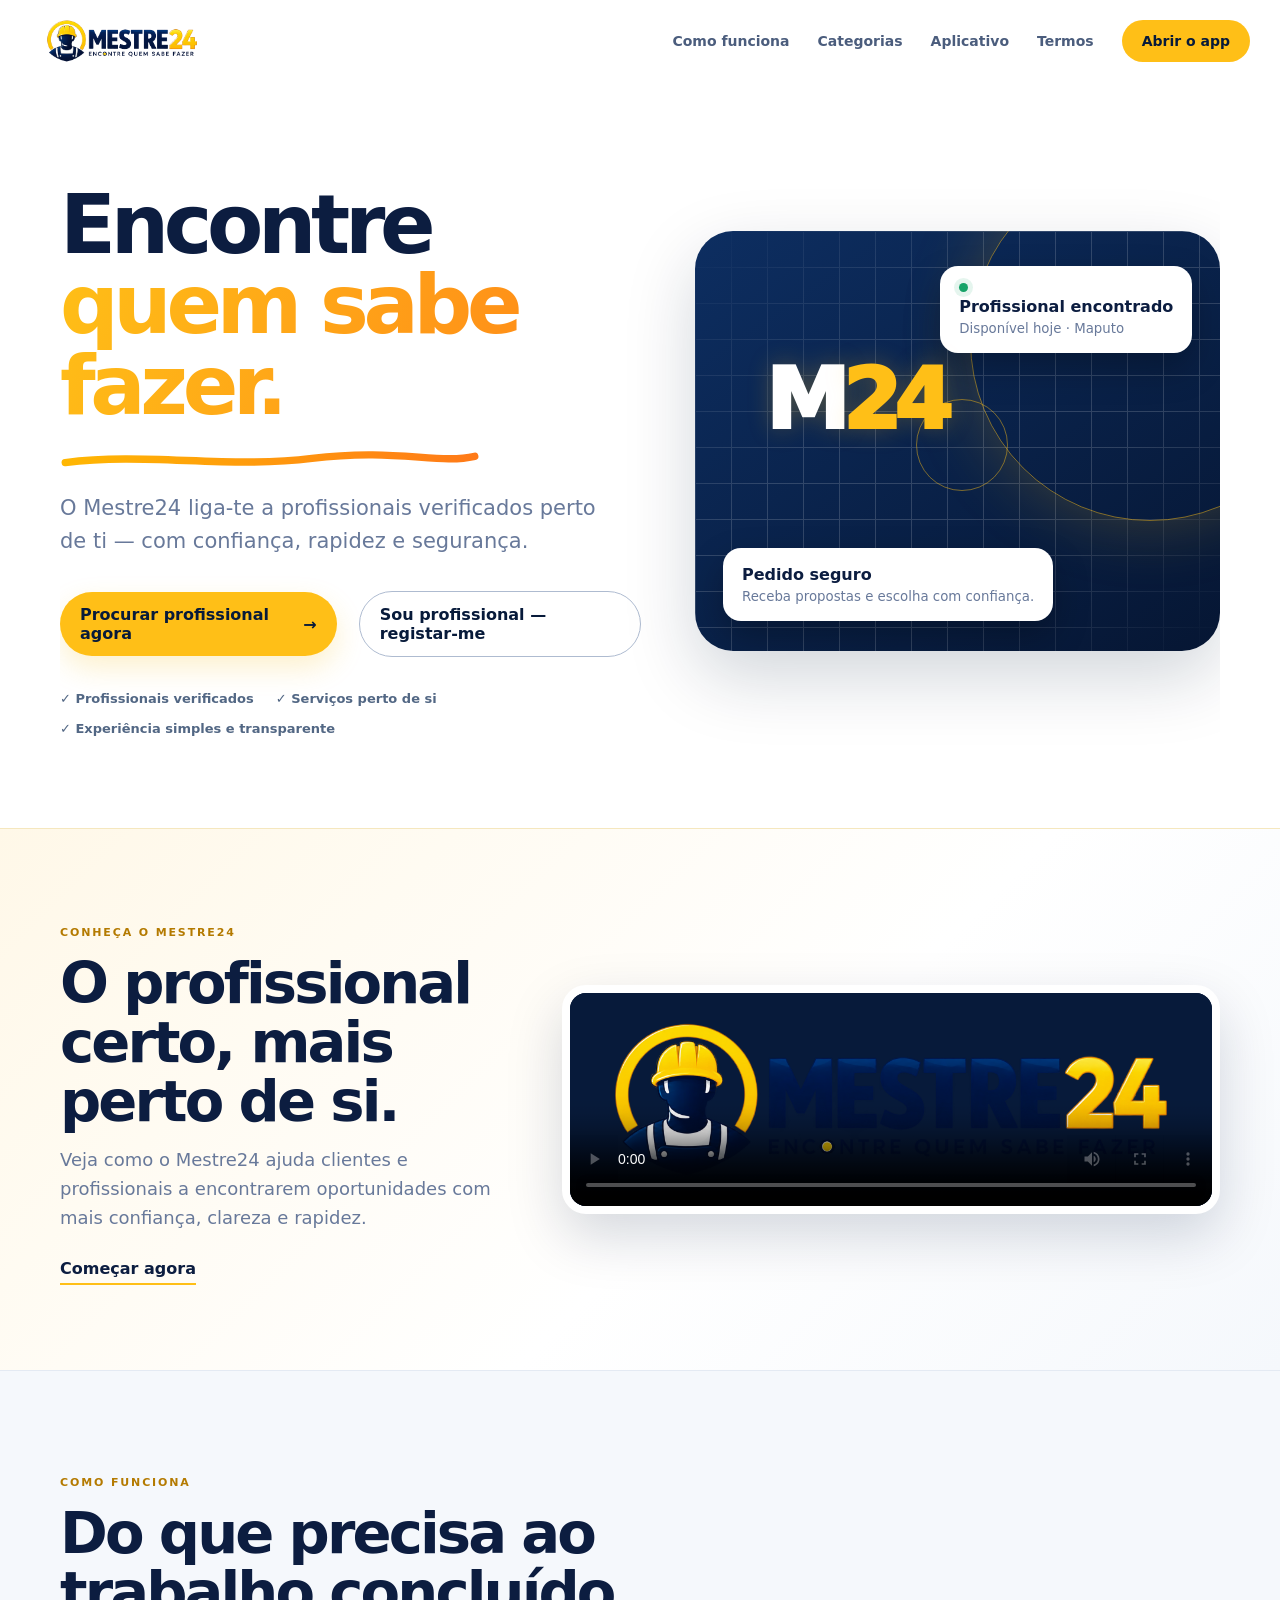
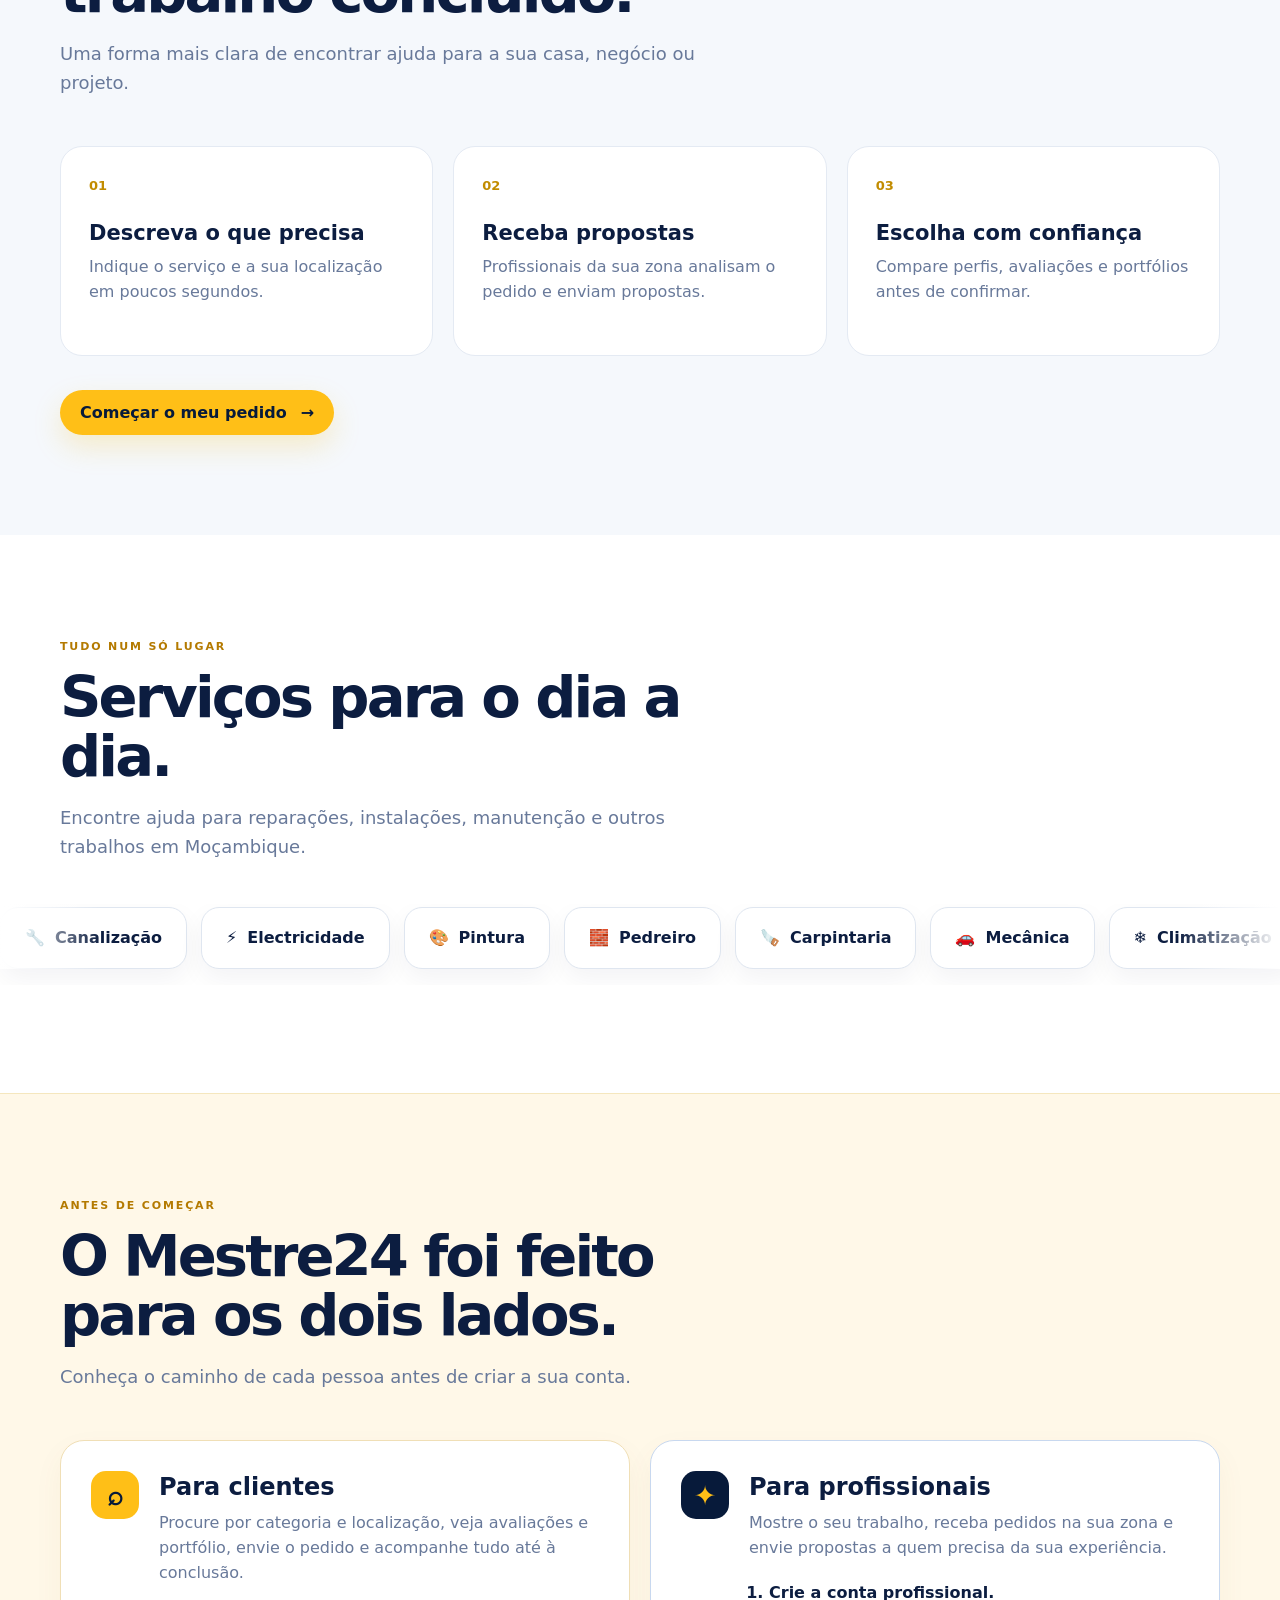
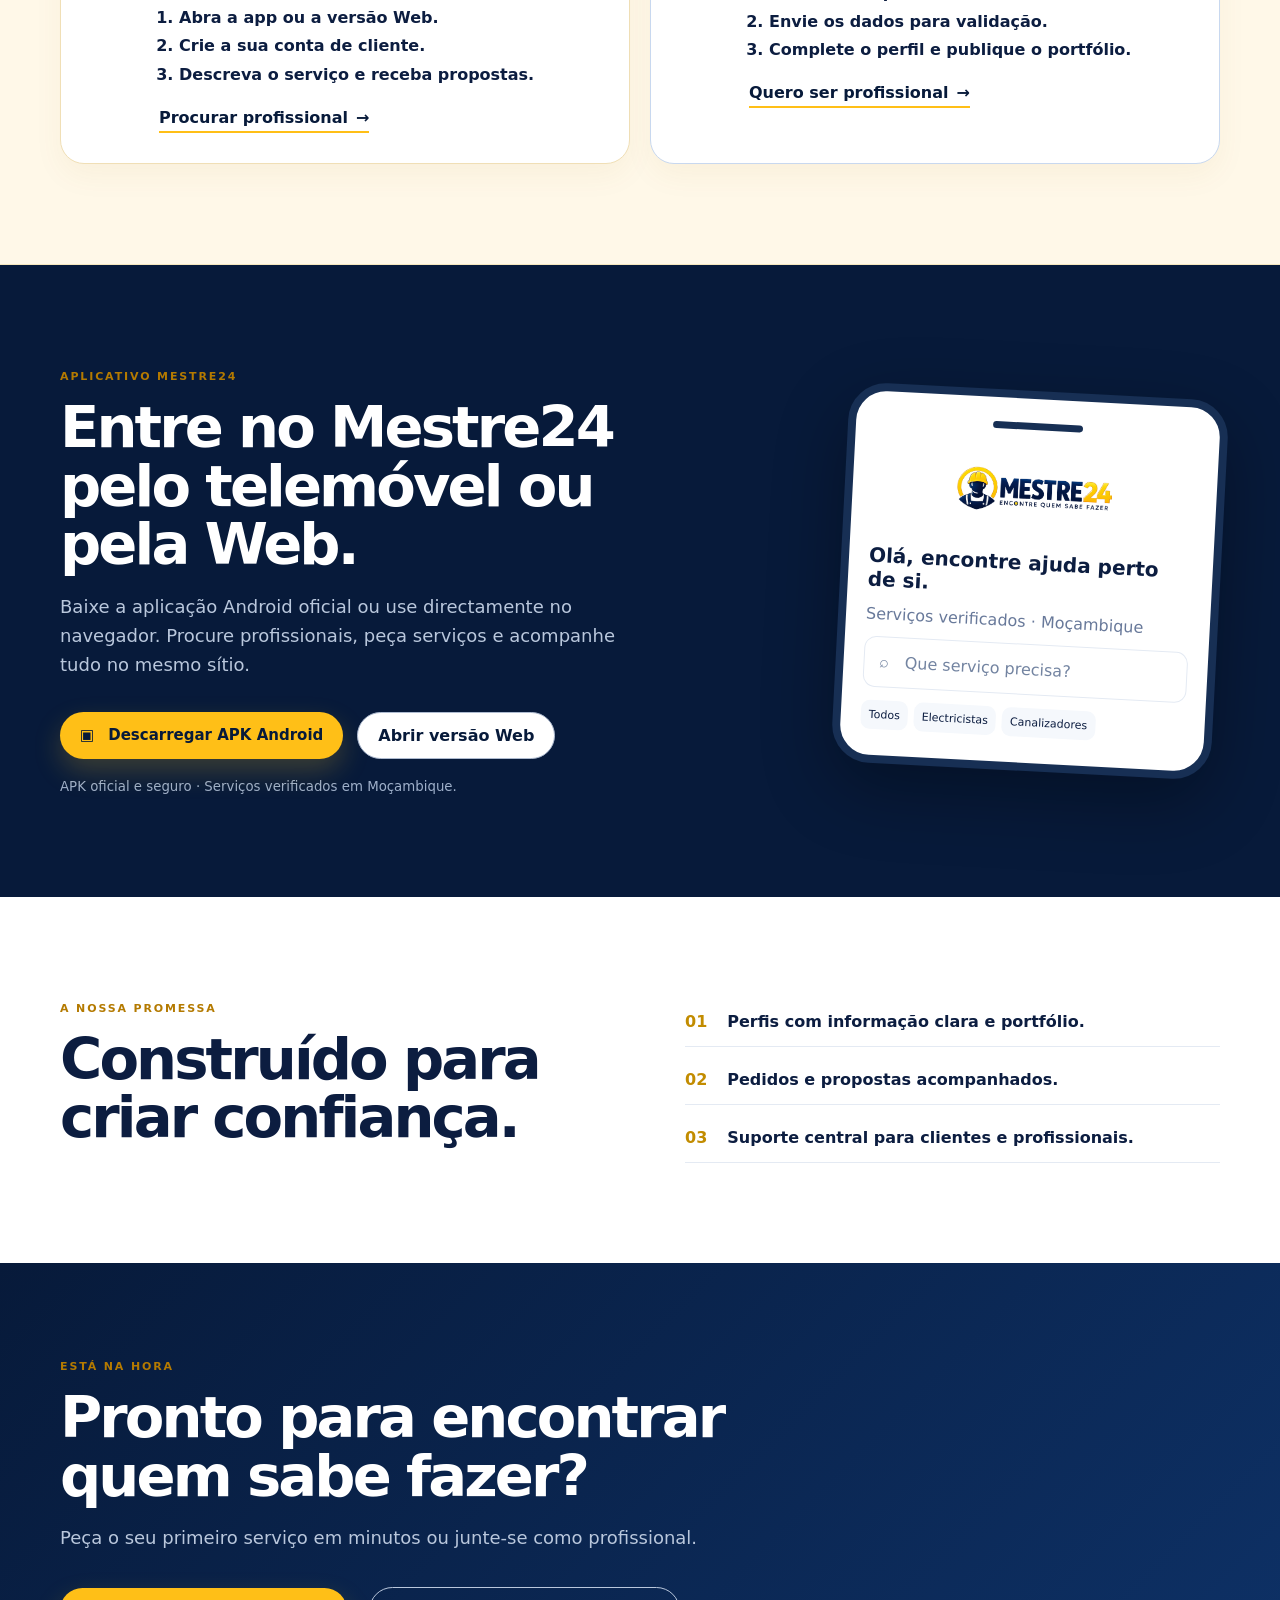
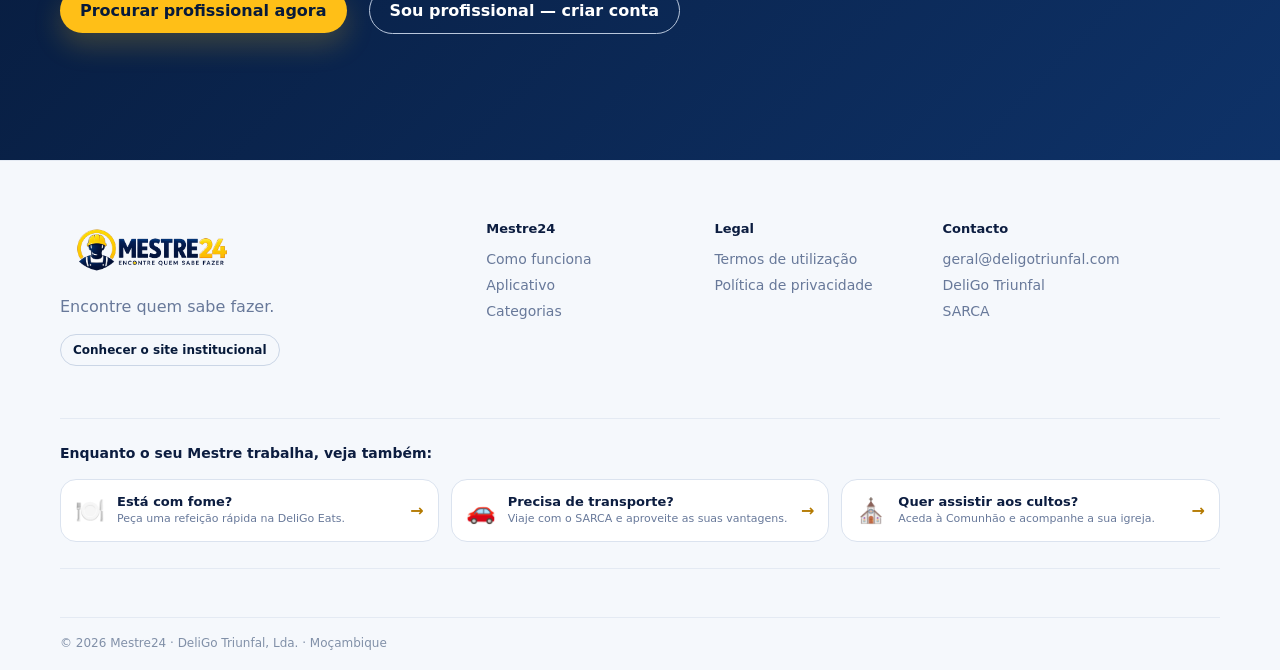
==== commit 1cd09be4: "Remover artefacto do titulo do hero" ====
--- a/index.html
+++ b/index.html
@@ -22,7 +22,7 @@
 
     <main>
       <section class="hero section-shell hero-animated">
-        <div class="hero-copy hero-content"><span class="eyebrow eyebrow-anim hero-reveal">MOÇAMBIQUE · SERVIÇOS LOCAIS</span><h1 class="hero-title hero-reveal" data-letters data-go-now>Encontre <span class="hl">quem sabe fazer.</span></h1><svg class="brush" viewBox="0 0 400 20" aria-hidden="true"><defs><linearGradient id="brushGrad" x1="0" x2="1"><stop offset="0" stop-color="#ffb703"/><stop offset="1" stop-color="#ff7a18"/></linearGradient></defs><path d="M5 12 C80 2, 160 18, 240 8 S360 14, 395 6"/></svg><p class="hero-lead hero-reveal">O Mestre24 liga-te a profissionais verificados perto de ti — com confiança, rapidez e segurança.</p><div class="hero-actions hero-reveal"><a class="button button-gold" href="app2/?mode=client-signup">Procurar profissional agora <span>→</span></a><a class="button button-outline" href="app2/?mode=professional-signup">Sou profissional — registar-me</a></div><div class="hero-proof hero-reveal"><span>✓ Profissionais verificados</span><span>✓ Serviços perto de si</span><span>✓ Experiência simples e transparente</span></div></div>
+        <div class="hero-copy hero-content"><span class="eyebrow eyebrow-anim hero-reveal">MOÇAMBIQUE · SERVIÇOS LOCAIS</span><h1 class="hero-title hero-reveal">Encontre <span class="hl">quem sabe fazer.</span></h1><svg class="brush" viewBox="0 0 400 20" aria-hidden="true"><defs><linearGradient id="brushGrad" x1="0" x2="1"><stop offset="0" stop-color="#ffb703"/><stop offset="1" stop-color="#ff7a18"/></linearGradient></defs><path d="M5 12 C80 2, 160 18, 240 8 S360 14, 395 6"/></svg><p class="hero-lead hero-reveal">O Mestre24 liga-te a profissionais verificados perto de ti — com confiança, rapidez e segurança.</p><div class="hero-actions hero-reveal"><a class="button button-gold" href="app2/?mode=client-signup">Procurar profissional agora <span>→</span></a><a class="button button-outline" href="app2/?mode=professional-signup">Sou profissional — registar-me</a></div><div class="hero-proof hero-reveal"><span>✓ Profissionais verificados</span><span>✓ Serviços perto de si</span><span>✓ Experiência simples e transparente</span></div></div>
         <div class="hero-card hero-content"><div class="hero-grid-lines" aria-hidden="true"></div><div class="orb"></div><div class="hero-pulse"></div><div class="mini-card top"><span class="status-dot"></span><strong>Profissional encontrado</strong><small>Disponível hoje · Maputo</small></div><div class="worker-mark">M<span>24</span></div><div class="mini-card bottom"><strong>Pedido seguro</strong><small>Receba propostas e escolha com confiança.</small></div></div>
       </section>
 
@@ -40,6 +40,5 @@
     </main>
     <footer><div class="section-shell footer-grid"><div><a class="brand" href="index.html"><img src="assets/logo-mestre24.png" alt="Mestre24" /></a><p>Encontre quem sabe fazer.</p><a class="institutional-link" href="https://www.deligotriunfal.site" target="_blank" rel="noreferrer">Conhecer o site institucional</a></div><div><strong>Mestre24</strong><a href="#como-funciona">Como funciona</a><a href="#app">Aplicativo</a><a href="#categorias">Categorias</a></div><div><strong>Legal</strong><a href="termos.html">Termos de utilização</a><a href="privacidade.html">Política de privacidade</a></div><div><strong>Contacto</strong><a href="mailto:geral@deligotriunfal.com">geral@deligotriunfal.com</a><a href="https://www.deligotriunfal.site" target="_blank" rel="noreferrer">DeliGo Triunfal</a><a href="https://www.sarca.com" target="_blank" rel="noreferrer">SARCA</a></div></div><div class="section-shell partner-links"><p><strong>Enquanto o seu Mestre trabalha, veja também:</strong></p><div class="partner-grid"><a href="https://www.deligoeats.com" target="_blank" rel="noreferrer"><span>🍽️</span><span><b>Está com fome?</b><small>Peça uma refeição rápida na DeliGo Eats.</small></span><em>→</em></a><a href="https://www.sarca.com" target="_blank" rel="noreferrer"><span>🚗</span><span><b>Precisa de transporte?</b><small>Viaje com o SARCA e aproveite as suas vantagens.</small></span><em>→</em></a><a href="https://www.comunhao.com" target="_blank" rel="noreferrer"><span>⛪</span><span><b>Quer assistir aos cultos?</b><small>Aceda à Comunhão e acompanhe a sua igreja.</small></span><em>→</em></a></div></div><div class="section-shell copyright">© 2026 Mestre24 · DeliGo Triunfal, Lda. · Moçambique</div></footer>
     <script src="script.js"></script>
-    <script src="hero-animations.js"></script>
   </body>
 </html>
--- a/styles.css
+++ b/styles.css
@@ -20,3 +20,13 @@
 @keyframes serviceMarquee{from{transform:translateX(0)}to{transform:translateX(-50%)}}
 @media(max-width:760px){.categories{padding:70px 0}.service-marquee{margin-top:32px}.service-chip{min-height:54px;padding:0 18px;font-size:14px;border-radius:15px}.service-track{animation-duration:27s}}
 @media(prefers-reduced-motion:reduce){.service-track{animation:none}.service-marquee{overflow-x:auto}}
+
+/* Interações de clique e hero limpo. */
+.hero-copy::before,.hero-copy::after{content:none!important;display:none!important}
+.button,.nav-cta,.card-link,.text-link,.service-chip,.steps article,.audience-card,.partner-grid a{position:relative;overflow:hidden;transform-origin:center;transition:transform .18s ease,box-shadow .18s ease}
+.button:active,.nav-cta:active,.card-link:active,.text-link:active,.service-chip:active,.steps article:active,.audience-card:active,.partner-grid a:active{transform:scale(.98)}
+.click-pulse{animation:clickPulse .42s ease-out both}
+.click-ripple{position:absolute;pointer-events:none;border-radius:50%;background:rgba(255,255,255,.46);transform:scale(0);animation:clickRipple .52s ease-out forwards}
+@keyframes clickPulse{0%{filter:brightness(1)}45%{filter:brightness(1.1)}100%{filter:brightness(1)}}
+@keyframes clickRipple{to{opacity:0;transform:scale(1)}}
+@media(prefers-reduced-motion:reduce){.click-pulse{animation:none}.click-ripple{display:none}.button,.nav-cta,.card-link,.text-link,.service-chip,.steps article,.audience-card,.partner-grid a{transition:none}}
